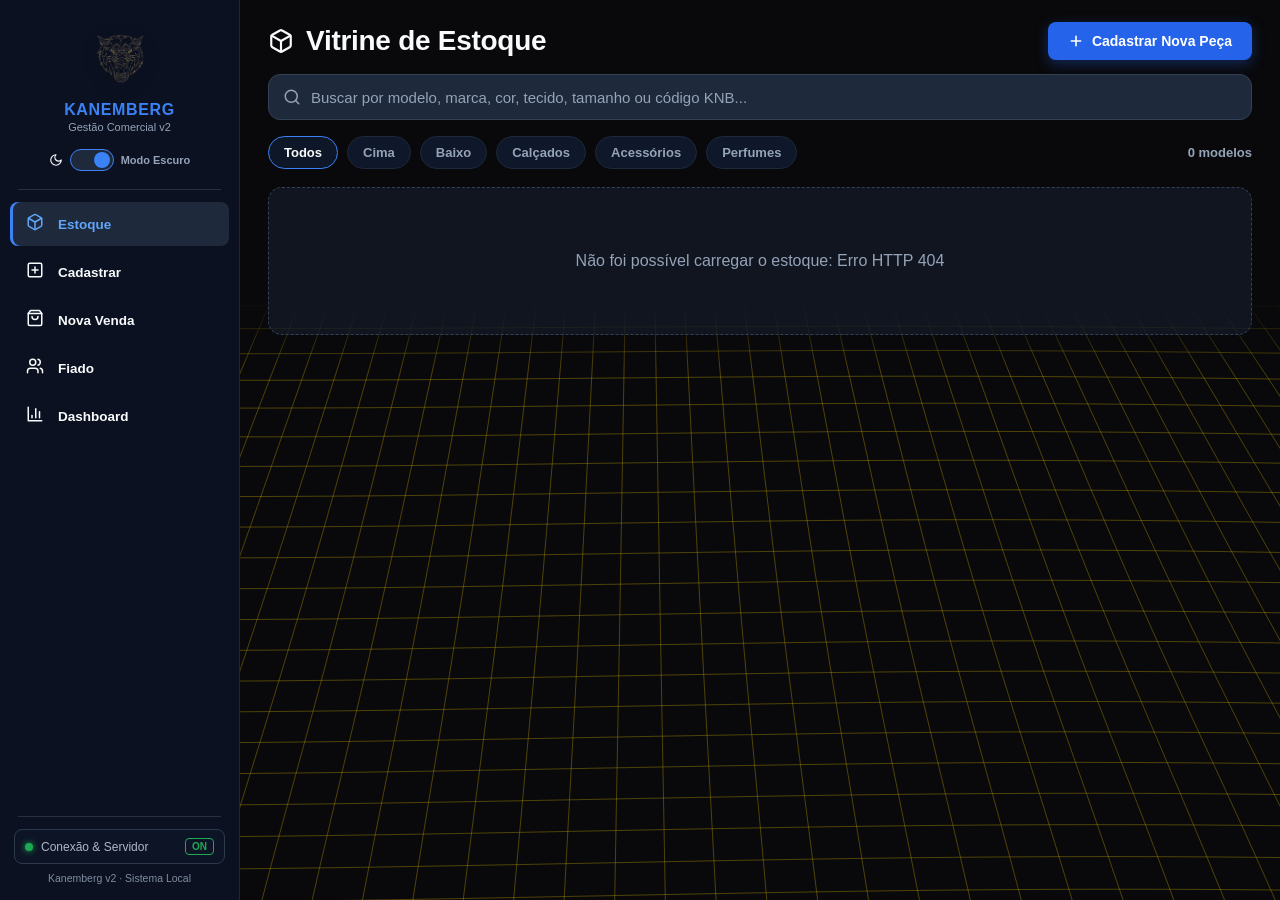
==== static_sistema/sistema.html @ 334105d4 "chore: checkpoint completo sistema desktop Kanemberg v2 (Silk UI + 5 abas + QR Code + Estorno)" ====
<!DOCTYPE html>
<html lang="pt-BR" data-theme="dark">
<head>
  <meta charset="UTF-8" />
  <meta name="viewport" content="width=device-width, initial-scale=1.0" />
  <title>Kanemberg — Sistema de Gestão v2</title>
  <link rel="icon" type="image/png" href="/logo_kanemberg.png" />
  <link rel="stylesheet" href="/static_sistema/sistema.css?v=12" />
</head>
<body>
  <!-- Background Hairline Isométrico em HTML5 Canvas -->
  <canvas id="kanemberg-hairline-canvas" aria-hidden="true"></canvas>

  <!-- Layout Widescreen: Sidebar Fixa (240px) + Área Principal Elástica -->
  <div class="sistema-layout">
    <!-- ===================================================================
         SIDEBAR FIXA À ESQUERDA
         =================================================================== -->
    <aside class="sidebar">
      <div class="sidebar-topo">
        <div class="logo-container">
          <img
            id="sidebar-logo-img"
            class="logo-img"
            src="/logo_kanemberg.png"
            alt="Kanemberg Multimarcas"
            onerror="this.classList.add('hidden'); document.getElementById('sidebar-logo-fallback').classList.remove('hidden');"
          />
          <span
            id="sidebar-logo-fallback"
            class="logo-fallback hidden"
            style="font-size: 24px; font-weight: 900; letter-spacing: 0.08em; color: #3b82f6;"
          >KNB</span>
        </div>
        <h1 class="brand-title">KANEMBERG</h1>
        <p class="brand-subtitle">Gestão Comercial v2</p>

        <div class="theme-switch-row">
          <svg width="14" height="14" viewBox="0 0 24 24" fill="none" stroke="currentColor" stroke-width="2" stroke-linecap="round" stroke-linejoin="round" aria-hidden="true">
            <path d="M12 3a6 6 0 0 0 9 9 9 9 0 1 1-9-9Z" />
          </svg>
          <label class="switch-control" for="toggle-modo-escuro" title="Alternar tema escuro/claro">
            <input type="checkbox" id="toggle-modo-escuro" checked />
            <span class="switch-slider"></span>
          </label>
          <span id="label-modo-tema" class="theme-label">Modo Escuro</span>
        </div>
      </div>

      <div class="sidebar-divider"></div>

      <nav class="sidebar-nav" aria-label="Menu Principal">
        <button type="button" class="nav-item ativo" data-view="estoque">
          <span class="nav-emoji" aria-hidden="true">
            <svg width="18" height="18" viewBox="0 0 24 24" fill="none" stroke="currentColor" stroke-width="2" stroke-linecap="round" stroke-linejoin="round">
              <path d="M21 8a2 2 0 0 0-1-1.73l-7-4a2 2 0 0 0-2 0l-7 4A2 2 0 0 0 3 8v8a2 2 0 0 0 1 1.73l7 4a2 2 0 0 0 2 0l7-4A2 2 0 0 0 21 16Z" />
              <path d="m3.3 7 8.7 5 8.7-5" />
              <path d="M12 22V12" />
            </svg>
          </span>
          <span class="nav-text">Estoque</span>
        </button>

        <button type="button" class="nav-item" data-view="cadastro">
          <span class="nav-emoji" aria-hidden="true">
            <svg width="18" height="18" viewBox="0 0 24 24" fill="none" stroke="currentColor" stroke-width="2" stroke-linecap="round" stroke-linejoin="round">
              <rect width="18" height="18" x="3" y="3" rx="2" />
              <path d="M8 12h8" />
              <path d="M12 8v8" />
            </svg>
          </span>
          <span class="nav-text">Cadastrar</span>
        </button>

        <button type="button" class="nav-item" data-view="venda">
          <span class="nav-emoji" aria-hidden="true">
            <svg width="18" height="18" viewBox="0 0 24 24" fill="none" stroke="currentColor" stroke-width="2" stroke-linecap="round" stroke-linejoin="round">
              <path d="M6 2 3 6v14a2 2 0 0 0 2 2h14a2 2 0 0 0 2-2V6l-3-4Z" />
              <path d="M3 6h18" />
              <path d="M16 10a4 4 0 0 1-8 0" />
            </svg>
          </span>
          <span class="nav-text">Nova Venda</span>
          <span id="badge-fila-venda" class="nav-badge hidden">0</span>
        </button>

        <button type="button" class="nav-item" data-view="fiado">
          <span class="nav-emoji" aria-hidden="true">
            <svg width="18" height="18" viewBox="0 0 24 24" fill="none" stroke="currentColor" stroke-width="2" stroke-linecap="round" stroke-linejoin="round">
              <path d="M16 21v-2a4 4 0 0 0-4-4H6a4 4 0 0 0-4 4v2" />
              <circle cx="9" cy="7" r="4" />
              <path d="M22 21v-2a4 4 0 0 0-3-3.87" />
              <path d="M16 3.13a4 4 0 0 1 0 7.75" />
            </svg>
          </span>
          <span class="nav-text">Fiado</span>
        </button>

        <button type="button" class="nav-item" data-view="dashboard">
          <span class="nav-emoji" aria-hidden="true">
            <svg width="18" height="18" viewBox="0 0 24 24" fill="none" stroke="currentColor" stroke-width="2" stroke-linecap="round" stroke-linejoin="round">
              <path d="M3 3v18h18" />
              <path d="M18 17V9" />
              <path d="M13 17V5" />
              <path d="M8 17v-3" />
            </svg>
          </span>
          <span class="nav-text">Dashboard</span>
        </button>
      </nav>

      <div class="sidebar-divider"></div>

      <footer class="sidebar-footer">
        <button type="button" id="btn-conexao-servidor" class="btn-conexao-servidor">
          <span id="conexao-dot" class="conexao-dot on" aria-hidden="true"></span>
          <span class="conexao-texto">Conexão &amp; Servidor</span>
          <span id="conexao-badge" class="conexao-badge on">ON</span>
        </button>
        <div>Kanemberg v2 · Sistema Local</div>
      </footer>
    </aside>

    <!-- ===================================================================
         ÁREA PRINCIPAL DE CONTEÚDO (5 VIEWS SPA)
         =================================================================== -->
    <main id="main-scroll-area" class="main-area">
      <!-- =================================================================
           VIEW 1: VITRINE DE ESTOQUE (#view-estoque)
           ================================================================= -->
      <section id="view-estoque" class="sistema-view ativa">
        <header class="vitrine-header">
          <div class="vitrine-titulo-wrap">
            <svg width="26" height="26" viewBox="0 0 24 24" fill="none" stroke="currentColor" stroke-width="2" stroke-linecap="round" stroke-linejoin="round" aria-hidden="true">
              <path d="M21 8a2 2 0 0 0-1-1.73l-7-4a2 2 0 0 0-2 0l-7 4A2 2 0 0 0 3 8v8a2 2 0 0 0 1 1.73l7 4a2 2 0 0 0 2 0l7-4A2 2 0 0 0 21 16Z" />
              <path d="m3.3 7 8.7 5 8.7-5" />
              <path d="M12 22V12" />
            </svg>
            <h1 class="vitrine-titulo">Vitrine de Estoque</h1>
          </div>

          <button type="button" id="btn-ir-cadastro-topo" class="btn-cadastrar-peca">
            <svg width="16" height="16" viewBox="0 0 24 24" fill="none" stroke="currentColor" stroke-width="2.4" stroke-linecap="round" stroke-linejoin="round" aria-hidden="true">
              <path d="M5 12h14" />
              <path d="M12 5v14" />
            </svg>
            <span>Cadastrar Nova Peça</span>
          </button>
        </header>

        <div class="vitrine-search-bar">
          <span class="search-icon" aria-hidden="true">
            <svg width="18" height="18" viewBox="0 0 24 24" fill="none" stroke="currentColor" stroke-width="2" stroke-linecap="round" stroke-linejoin="round">
              <circle cx="11" cy="11" r="8" />
              <path d="m21 21-4.3-4.3" />
            </svg>
          </span>
          <input
            type="search"
            id="input-busca-vitrine"
            placeholder="Buscar por modelo, marca, cor, tecido, tamanho ou código KNB..."
            autocomplete="off"
          />
          <button type="button" id="btn-limpar-busca" class="btn-clear-search hidden" title="Limpar busca" aria-label="Limpar busca">&times;</button>
        </div>

        <div class="vitrine-toolbar-grupos">
          <div id="barra-grupos" class="grupos-pills">
            <button type="button" class="pill-grupo ativo" data-grupo="todos">Todos</button>
            <button type="button" class="pill-grupo" data-grupo="cima">Cima</button>
            <button type="button" class="pill-grupo" data-grupo="baixo">Baixo</button>
            <button type="button" class="pill-grupo" data-grupo="calcados">Calçados</button>
            <button type="button" class="pill-grupo" data-grupo="acessorios">Acessórios</button>
            <button type="button" class="pill-grupo" data-grupo="perfumaria">Perfumes</button>
          </div>
          <span id="contador-modelos" class="contador-modelos">0 modelos</span>
        </div>

        <div id="grid-vitrine" class="grid-vitrine"></div>
      </section>

      <!-- =================================================================
           VIEW 2: CADASTRAR — CADASTRO CAMALEÃO v6.0 (#view-cadastro)
           ================================================================= -->
      <section id="view-cadastro" class="sistema-view hidden">
        <header class="vitrine-header">
          <div>
            <div class="vitrine-titulo-wrap">
              <svg width="26" height="26" viewBox="0 0 24 24" fill="none" stroke="currentColor" stroke-width="2" stroke-linecap="round" stroke-linejoin="round" aria-hidden="true">
                <rect width="18" height="18" x="3" y="3" rx="2" />
                <path d="M8 12h8" />
                <path d="M12 8v8" />
              </svg>
              <h1 class="vitrine-titulo">Cadastrar Produto</h1>
            </div>
            <p class="camaleao-subtitulo-header">
              Formulário adaptativo por Grande Grupo com cálculo de margem ao vivo e geração de códigos QR exclusivos
            </p>
          </div>

          <div class="camaleao-header-actions">
            <button type="button" id="btn-resetar-camaleao" class="btn-secundario-sistema">
              Limpar Formulário
            </button>
            <button type="button" class="btn-secundario-sistema" data-ir-view="estoque">
              Voltar ao Estoque
            </button>
          </div>
        </header>

        <!-- Banner de confirmação pós-salvamento -->
        <div id="banner-sucesso-cadastro" class="banner-sucesso-cadastro hidden">
          <div class="banner-sucesso-info">
            <svg width="24" height="24" viewBox="0 0 24 24" fill="none" stroke="#4ade80" stroke-width="2.2" stroke-linecap="round" stroke-linejoin="round" aria-hidden="true">
              <path d="M22 11.08V12a10 10 0 1 1-5.93-9.14" />
              <path d="m9 11 3 3L22 4" />
            </svg>
            <div>
              <strong id="titulo-sucesso-cadastro">Produto cadastrado com sucesso!</strong>
              <p id="detalhe-sucesso-cadastro"></p>
            </div>
          </div>
          <div class="banner-sucesso-acoes">
            <button type="button" id="btn-sucesso-ver-vitrine" class="btn-ver-na-vitrine">
              Ver na Vitrine
            </button>
            <button type="button" id="btn-fechar-banner-sucesso" class="btn-fechar-banner" title="Fechar">&times;</button>
          </div>
        </div>

        <!-- Etapa 1: Seletor dos 5 Grandes Grupos -->
        <div class="camaleao-grupos-box">
          <div class="camaleao-grupos-label-row">
            <span class="camaleao-step-badge">ETAPA 1</span>
            <h2>Selecione o Grande Grupo do Produto</h2>
          </div>

          <div id="seletor-grupos-camaleao" class="camaleao-grupos-grid">
            <button type="button" class="card-grupo-camaleao" data-camaleao-grupo="cima" style="--cor-camaleao: #3b82f6;">
              <svg width="24" height="24" viewBox="0 0 24 24" fill="none" stroke="currentColor" stroke-width="1.9" stroke-linecap="round" stroke-linejoin="round" aria-hidden="true">
                <path d="M20.38 3.46 16 2a4 4 0 0 1-8 0L3.62 3.46a2 2 0 0 0-1.34 2.23l.58 3.47a1 1 0 0 0 .99.84H6v10c0 1.1.9 2 2 2h8a2 2 0 0 0 2-2V10h2.15a1 1 0 0 0 .99-.84l.58-3.47a2 2 0 0 0-1.34-2.23Z" />
              </svg>
              <div class="cg-textos">
                <strong>Parte de Cima</strong>
                <small>Camisetas, camisas, polos, casacos</small>
              </div>
              <span class="cg-indicador"></span>
            </button>

            <button type="button" class="card-grupo-camaleao" data-camaleao-grupo="baixo" style="--cor-camaleao: #3b82f6;">
              <svg width="24" height="24" viewBox="0 0 24 24" fill="none" stroke="currentColor" stroke-width="1.9" stroke-linecap="round" stroke-linejoin="round" aria-hidden="true">
                <path d="M6 3h12l1 18h-5l-2-10-2 10H5L6 3Z" />
              </svg>
              <div class="cg-textos">
                <strong>Parte de Baixo / Praia</strong>
                <small>Calças, bermudas, shorts, sungas</small>
              </div>
              <span class="cg-indicador"></span>
            </button>

            <button type="button" class="card-grupo-camaleao" data-camaleao-grupo="calcados" style="--cor-camaleao: #3b82f6;">
              <svg width="24" height="24" viewBox="0 0 24 24" fill="none" stroke="currentColor" stroke-width="1.9" stroke-linecap="round" stroke-linejoin="round" aria-hidden="true">
                <path d="M3 16v2a2 2 0 0 0 2 2h14a2 2 0 0 0 2-2v-2c0-2-2-3-5-4l-4-5H8L5 12c-1.5.7-2 2-2 4Z" />
              </svg>
              <div class="cg-textos">
                <strong>Calçados / Meias</strong>
                <small>Chinelos, tênis, meias, sandálias</small>
              </div>
              <span class="cg-indicador"></span>
            </button>

            <button type="button" class="card-grupo-camaleao" data-camaleao-grupo="acessorios" style="--cor-camaleao: #3b82f6;">
              <svg width="24" height="24" viewBox="0 0 24 24" fill="none" stroke="currentColor" stroke-width="1.9" stroke-linecap="round" stroke-linejoin="round" aria-hidden="true">
                <circle cx="12" cy="12" r="6" />
                <polyline points="12 10 12 12 13 13" />
                <path d="m16.13 7.66-.81-4.05a2 2 0 0 0-2-1.61h-2.68a2 2 0 0 0-2 1.61l-.78 4.05" />
                <path d="m7.88 16.36.8 4a2 2 0 0 0 2 1.61h2.72a2 2 0 0 0 2-1.61l.81-4.05" />
              </svg>
              <div class="cg-textos">
                <strong>Acessórios</strong>
                <small>Bonés, óculos, relógios, cintos</small>
              </div>
              <span class="cg-indicador"></span>
            </button>

            <button type="button" class="card-grupo-camaleao" data-camaleao-grupo="perfumaria" style="--cor-camaleao: #3b82f6;">
              <svg width="24" height="24" viewBox="0 0 24 24" fill="none" stroke="currentColor" stroke-width="1.9" stroke-linecap="round" stroke-linejoin="round" aria-hidden="true">
                <path d="M9 3h6v3H9z" />
                <path d="M10 6h4v2h-4z" />
                <rect x="6" y="8" width="12" height="13" rx="3" />
                <path d="M10 14h4" />
              </svg>
              <div class="cg-textos">
                <strong>Perfumaria</strong>
                <small>Perfumes árabes, importados e nacionais</small>
              </div>
              <span class="cg-indicador"></span>
            </button>
          </div>
        </div>

        <!-- Estado inicial ocultando o formulário até selecionar o Grande Grupo -->
        <div id="banner-aguardando-grupo" class="camaleao-aguardando-card">
          <div style="margin-bottom: 12px; color: #64748b;">
            <svg width="42" height="42" viewBox="0 0 24 24" fill="none" stroke="currentColor" stroke-width="1.6" stroke-linecap="round" stroke-linejoin="round" aria-hidden="true">
              <path d="m12 3-1.9 5.8a2 2 0 0 1-1.3 1.3L3 12l5.8 1.9a2 2 0 0 1 1.3 1.3L12 21l1.9-5.8a2 2 0 0 1 1.3-1.3L21 12l-5.8-1.9a2 2 0 0 1-1.3-1.3Z" />
            </svg>
          </div>
          <h3>Selecione um Grande Grupo acima para iniciar</h3>
          <p>
            Os campos de tipo de peça, marcas sugeridas, corte, tecido, paleta de cores e grade de numeração se ajustam automaticamente à categoria escolhida.
          </p>
        </div>

        <!-- Formulário Camaleão Principal -->
        <form id="form-camaleao-container" class="form-camaleao-wrapper hidden" autocomplete="off">
          <div class="camaleao-top-banner">
            <div class="camaleao-top-left">
              <span id="camaleao-badge-ativo">CATEGORIA</span>
              <span id="camaleao-regra-ativa" class="camaleao-regra-hint">Preencha os atributos da peça abaixo</span>
            </div>
            <div class="camaleao-preview-pill">
              <small>Prévia do Modelo:</small>
              <strong id="camaleao-preview-modelo">Selecione o tipo de peça</strong>
            </div>
          </div>

          <div class="camaleao-grid-2col">
            <!-- Coluna Esquerda: Identificação, Marca, Corte e Tecido -->
            <div class="camaleao-coluna">
              <!-- 1. Tipo de Peça & Complemento -->
              <div class="camaleao-card-secao">
                <div class="camaleao-secao-header">
                  <span class="camaleao-secao-titulo">1. Tipo de Peça &amp; Identificação</span>
                  <span class="camaleao-tag-info">Obrigatório</span>
                </div>
                <div id="chips-tipo-peca" class="camaleao-chips-grid"></div>
                <div class="camaleao-field-complemento">
                  <label id="label-detalhe-modelo" for="input-detalhe-modelo">Complemento do Modelo / Linha (opcional)</label>
                  <input
                    type="text"
                    id="input-detalhe-modelo"
                    placeholder="Ex: Básica Pima, Gola Polo Clássica, Sauvage..."
                  />
                </div>
              </div>

              <!-- 2. Marca -->
              <div id="bloco-camaleao-marca" class="camaleao-card-secao">
                <div class="camaleao-secao-header">
                  <span class="camaleao-secao-titulo">2. Marca</span>
                  <span id="marca-selecionada-label" class="camaleao-valor-atual">Sem Marca</span>
                </div>
                <div id="chips-marca" class="camaleao-chips-grid"></div>
                <div id="box-outra-marca" class="camaleao-outro-input-row hidden">
                  <input type="text" id="input-outra-marca" placeholder="Digite o nome da nova marca..." />
                  <button type="button" id="btn-confirmar-outra-marca" class="btn-confirmar-outro">Adicionar</button>
                </div>
              </div>

              <!-- 3. Corte / Caimento / Estilo -->
              <div id="bloco-camaleao-corte" class="camaleao-card-secao">
                <div class="camaleao-secao-header">
                  <span id="label-camaleao-corte" class="camaleao-secao-titulo">3. Corte / Caimento</span>
                  <span id="corte-selecionado-label" class="camaleao-valor-atual">N/A</span>
                </div>
                <div id="chips-corte" class="camaleao-chips-grid"></div>
                <div id="box-outro-corte" class="camaleao-outro-input-row hidden">
                  <input type="text" id="input-outro-corte" placeholder="Digite o novo corte / estilo..." />
                  <button type="button" id="btn-confirmar-outro-corte" class="btn-confirmar-outro">Adicionar</button>
                </div>
              </div>

              <!-- 4. Tecido / Material -->
              <div id="bloco-camaleao-tecido" class="camaleao-card-secao">
                <div class="camaleao-secao-header">
                  <span id="label-camaleao-tecido" class="camaleao-secao-titulo">4. Tecido / Material</span>
                  <span id="tecido-selecionado-label" class="camaleao-valor-atual">N/A</span>
                </div>
                <div id="chips-tecido" class="camaleao-chips-grid"></div>
                <div id="box-outro-tecido" class="camaleao-outro-input-row hidden">
                  <input type="text" id="input-outro-tecido" placeholder="Digite o novo tecido / material..." />
                  <button type="button" id="btn-confirmar-outro-tecido" class="btn-confirmar-outro">Adicionar</button>
                </div>
              </div>
            </div>

            <!-- Coluna Direita: Precificação, Cores, Grade e Salvamento -->
            <div class="camaleao-coluna">
              <!-- 5. Precificação & Lucro ao Vivo -->
              <div class="camaleao-card-secao">
                <div class="camaleao-secao-header">
                  <span class="camaleao-secao-titulo">5. Precificação &amp; Margem ao Vivo</span>
                  <span id="vivo-status-badge" class="badge-margem-status neutro">Informe os preços</span>
                </div>

                <div class="camaleao-precos-grid">
                  <label class="form-field">
                    <span>Preço de Custo (R$)</span>
                    <input type="number" id="camaleao-preco-custo" step="0.01" min="0" placeholder="0,00" />
                  </label>
                  <label class="form-field">
                    <span>Preço de Venda (R$) *</span>
                    <input type="number" id="camaleao-preco-venda" step="0.01" min="0.01" placeholder="0,00" required />
                  </label>
                </div>

                <div id="card-lucro-vivo" class="card-lucro-vivo">
                  <div class="lucro-vivo-item">
                    <small>Lucro / Peça</small>
                    <strong id="vivo-lucro-rs">R$ 0,00</strong>
                  </div>
                  <div class="lucro-vivo-sep"></div>
                  <div class="lucro-vivo-item">
                    <small>Margem Líquida</small>
                    <strong id="vivo-margem-pct">0,0%</strong>
                  </div>
                  <div class="lucro-vivo-sep"></div>
                  <div class="lucro-vivo-item">
                    <small>Markup</small>
                    <strong id="vivo-markup-pct">0%</strong>
                  </div>
                </div>
              </div>

              <!-- 6. Cores Disponíveis -->
              <div id="bloco-camaleao-cores" class="camaleao-card-secao">
                <div class="camaleao-secao-header">
                  <span class="camaleao-secao-titulo">6. Cores Disponíveis</span>
                  <div class="camaleao-header-inline-btns">
                    <span id="resumo-cores-selecionadas" class="camaleao-valor-atual">Padrão</span>
                    <button type="button" id="btn-limpar-cores-camaleao" class="btn-mini-acao perigo hidden">Limpar</button>
                  </div>
                </div>

                <div id="aviso-cor-perfumaria" class="camaleao-lock-banner dourado hidden">
                  <svg width="20" height="20" viewBox="0 0 24 24" fill="none" stroke="currentColor" stroke-width="2" stroke-linecap="round" stroke-linejoin="round" aria-hidden="true">
                    <rect width="18" height="11" x="3" y="11" rx="2" ry="2" />
                    <path d="M7 11V7a5 5 0 0 1 10 0v4" />
                  </svg>
                  <div>
                    <strong>Perfumaria — Classificação por Volume</strong>
                    <p>Fragrâncias são controladas diretamente por mililitros (ml), sem variação de cor de tecido.</p>
                  </div>
                </div>

                <div id="conteudo-paleta-cores">
                  <p class="camaleao-instrucao-curta">Selecione as cores presentes no lote (opcional):</p>
                  <div id="paleta-cores-camaleao" class="paleta-cores-grid"></div>
                  <div class="camaleao-nova-cor-bar">
                    <input type="color" id="input-nova-cor-hex" value="#3b82f6" title="Selecionar cor" />
                    <input type="text" id="input-nova-cor-nome" placeholder="Nova cor personalizada..." />
                    <button type="button" id="btn-add-nova-cor-camaleao" class="btn-mini-acao">+ Adicionar Cor</button>
                  </div>
                </div>
              </div>

              <!-- 7. Grade de Tamanhos & Quantidades -->
              <div id="bloco-camaleao-grade" class="camaleao-card-secao">
                <div class="camaleao-secao-header">
                  <span id="label-camaleao-grade" class="camaleao-secao-titulo">7. Grade de Tamanhos &amp; Quantidades</span>
                  <div class="camaleao-header-inline-btns">
                    <button type="button" id="btn-grade-mais-um" class="btn-mini-acao">+1 em Todos</button>
                    <button type="button" id="btn-grade-zerar" class="btn-mini-acao perigo">Zerar</button>
                  </div>
                </div>

                <div id="aviso-tamanho-unico" class="camaleao-lock-banner carmesim hidden">
                  <svg width="20" height="20" viewBox="0 0 24 24" fill="none" stroke="currentColor" stroke-width="2" stroke-linecap="round" stroke-linejoin="round" aria-hidden="true">
                    <path d="M12 2H2v10l9.29 9.29c.94.94 2.48.94 3.42 0l6.58-6.58c.94-.94.94-2.48 0-3.42L12 2Z" />
                    <path d="M7 7h.01" />
                  </svg>
                  <div>
                    <strong>Tamanho ÚNICO Automático</strong>
                    <p>Informe abaixo a quantidade total de peças disponíveis em estoque.</p>
                  </div>
                </div>

                <div id="grid-tamanhos-camaleao" class="grid-tamanhos-camaleao"></div>
              </div>

              <!-- 8. Resumo Pré-Salvamento e Botão Principal -->
              <div class="camaleao-card-secao camaleao-resumo-final-card">
                <div class="resumo-pre-salvamento-grid">
                  <div class="resumo-pre-item">
                    <small>Tamanhos Ativos</small>
                    <strong id="resumo-qtd-tamanhos">0</strong>
                  </div>
                  <div class="resumo-pre-item destaque">
                    <small>Total de Peças</small>
                    <strong id="resumo-total-pecas">0 un.</strong>
                  </div>
                  <div class="resumo-pre-item">
                    <small>Custo do Lote</small>
                    <strong id="resumo-custo-total">R$ 0,00</strong>
                  </div>
                  <div class="resumo-pre-item destaque">
                    <small>Valor Potencial</small>
                    <strong id="resumo-venda-total">R$ 0,00</strong>
                  </div>
                </div>

                <div class="camaleao-nota-qrcode">
                  <svg width="16" height="16" viewBox="0 0 24 24" fill="none" stroke="currentColor" stroke-width="2" stroke-linecap="round" stroke-linejoin="round" aria-hidden="true">
                    <rect width="5" height="5" x="3" y="3" rx="1" />
                    <rect width="5" height="5" x="16" y="3" rx="1" />
                    <rect width="5" height="5" x="3" y="16" rx="1" />
                    <path d="M21 16h-3a2 2 0 0 0-2 2v3" />
                    <path d="M21 21v.01" />
                    <path d="M12 7v3a2 2 0 0 1-2 2H7" />
                  </svg>
                  <span>Códigos exclusivos <code>KNB...</code> gerados automaticamente para cada tamanho com estoque.</span>
                </div>

                <button type="submit" id="btn-salvar-camaleao" class="btn-salvar-camaleao">
                  <svg width="18" height="18" viewBox="0 0 24 24" fill="none" stroke="currentColor" stroke-width="2.4" stroke-linecap="round" stroke-linejoin="round" aria-hidden="true">
                    <path d="M20 6 9 17l-5-5" />
                  </svg>
                  <span>Salvar Produto no Estoque</span>
                </button>
              </div>
            </div>
          </div>
        </form>
      </section>

      <!-- =================================================================
           VIEW 3: NOVA VENDA — PDV DE BALCÃO WIDESCREEN (#view-venda)
           ================================================================= -->
      <section id="view-venda" class="sistema-view hidden">
        <header class="vitrine-header pdv-header-bar">
          <div>
            <div class="vitrine-titulo-wrap">
              <svg width="26" height="26" viewBox="0 0 24 24" fill="none" stroke="currentColor" stroke-width="2" stroke-linecap="round" stroke-linejoin="round" aria-hidden="true">
                <path d="M6 2 3 6v14a2 2 0 0 0 2 2h14a2 2 0 0 0 2-2V6l-3-4Z" />
                <path d="M3 6h18" />
                <path d="M16 10a4 4 0 0 1-8 0" />
              </svg>
              <h1 class="vitrine-titulo">PDV — Nova Venda</h1>
            </div>
            <p class="camaleao-subtitulo-header">
              Atalhos de balcão: <kbd>F2</kbd> foca no leitor QR / busca · <kbd>F12</kbd> finaliza a venda
            </p>
          </div>

          <div class="pdv-header-kpis">
            <div class="pdv-mini-kpi">
              <small>Vendido Hoje</small>
              <strong id="pdv-kpi-vendas-hoje">R$ 0,00</strong>
            </div>
            <div class="pdv-mini-kpi">
              <small>Saídas Hoje</small>
              <strong id="pdv-kpi-pecas-hoje">0 vendas</strong>
            </div>
            <button type="button" id="btn-abrir-historico-vendas" class="btn-secundario-sistema btn-historico-vendas">
              <svg width="15" height="15" viewBox="0 0 24 24" fill="none" stroke="currentColor" stroke-width="2" stroke-linecap="round" stroke-linejoin="round" aria-hidden="true">
                <path d="M3 12a9 9 0 1 0 9-9 9.75 9.75 0 0 0-6.74 2.74L3 8" />
                <path d="M3 3v5h5" />
                <path d="M12 7v5l4 2" />
              </svg>
              <span>Histórico / Estorno</span>
            </button>
          </div>
        </header>

        <div class="pdv-widescreen-grid">
          <!-- Coluna Esquerda (60%): Leitor QR USB, Busca e Catálogo Rápido -->
          <div class="pdv-col-catalogo">
            <div class="pdv-bipe-search-box">
              <div class="pdv-bipe-input-wrap">
                <span class="pdv-bipe-icon" aria-hidden="true">
                  <svg width="18" height="18" viewBox="0 0 24 24" fill="none" stroke="currentColor" stroke-width="2" stroke-linecap="round" stroke-linejoin="round">
                    <path d="M3 7V5a2 2 0 0 1 2-2h2" />
                    <path d="M17 3h2a2 2 0 0 1 2 2v2" />
                    <path d="M21 17v2a2 2 0 0 1-2 2h-2" />
                    <path d="M7 21H5a2 2 0 0 1-2-2v-2" />
                    <path d="M7 12h10" />
                  </svg>
                </span>
                <input
                  type="search"
                  id="input-bipe-pdv"
                  placeholder="Bipe o código QR (KNB...) ou busque por modelo, marca ou tamanho..."
                  autocomplete="off"
                />
                <span class="pdv-kbd-hint">F2</span>
                <button type="button" id="btn-limpar-busca-pdv" class="btn-clear-search hidden" style="position: absolute; right: 8px;" title="Limpar">&times;</button>
              </div>
              <button type="button" id="btn-bipar-manual-pdv" class="btn-bipar-action">Adicionar</button>
            </div>

            <div class="pdv-toolbar-grupos">
              <div id="pdv-barra-grupos" class="grupos-pills pdv-grupos-pills">
                <button type="button" class="pill-grupo ativo" data-pdv-grupo="todos">Todos</button>
                <button type="button" class="pill-grupo" data-pdv-grupo="cima">Cima</button>
                <button type="button" class="pill-grupo" data-pdv-grupo="baixo">Baixo</button>
                <button type="button" class="pill-grupo" data-pdv-grupo="calcados">Calçados</button>
                <button type="button" class="pill-grupo" data-pdv-grupo="acessorios">Acessórios</button>
                <button type="button" class="pill-grupo" data-pdv-grupo="perfumaria">Perfumes</button>
              </div>
              <span id="pdv-contador-catalogo" class="pdv-contador-catalogo">0 disponíveis</span>
            </div>

            <div id="grid-catalogo-pdv" class="grid-catalogo-pdv"></div>
          </div>

          <!-- Coluna Direita (40%): Cupom / Carrinho, Desconto e Pagamento -->
          <div class="pdv-col-carrinho">
            <div class="pdv-cart-header">
              <div class="pdv-cart-title-row">
                <svg width="18" height="18" viewBox="0 0 24 24" fill="none" stroke="currentColor" stroke-width="2" stroke-linecap="round" stroke-linejoin="round" aria-hidden="true">
                  <circle cx="8" cy="21" r="1" />
                  <circle cx="19" cy="21" r="1" />
                  <path d="M2.05 2.05h2l2.66 12.42a2 2 0 0 0 2 1.58h9.78a2 2 0 0 0 1.95-1.57l1.65-7.43H5.12" />
                </svg>
                <h2>Cupom Atual</h2>
                <span id="pdv-badge-qtd-carrinho" class="pdv-cart-badge">0 itens</span>
              </div>
              <button type="button" id="btn-pdv-limpar-carrinho" class="btn-limpar-carrinho-pdv">Limpar</button>
            </div>

            <div id="lista-itens-carrinho-pdv" class="pdv-cart-items-scroll">
              <div class="pdv-cart-vazio">
                <strong>Cupom vazio</strong>
                <p>Bipe uma etiqueta <code>KNB...</code> ou clique em um tamanho disponível no catálogo ao lado.</p>
              </div>
            </div>

            <div class="pdv-checkout-panel">
              <div class="pdv-resumo-linhas">
                <div class="pdv-linha-valor">
                  <span>Subtotal Bruto</span>
                  <strong id="pdv-subtotal-bruto">R$ 0,00</strong>
                </div>
              </div>

              <div class="pdv-desconto-box">
                <div class="pdv-desconto-top">
                  <span class="pdv-desconto-label">Desconto</span>
                  <div class="pdv-desconto-atalhos">
                    <button type="button" class="btn-desc-rapido" data-desc-pct="5">5%</button>
                    <button type="button" class="btn-desc-rapido" data-desc-pct="10">10%</button>
                    <button type="button" class="btn-desc-rapido" data-desc-pct="15">15%</button>
                    <button type="button" class="btn-desc-rapido" data-desc-pct="0">Zerar</button>
                  </div>
                </div>
                <div class="pdv-desconto-input-row">
                  <div class="pdv-toggle-tipo-desc">
                    <button type="button" id="btn-desc-modo-rs" class="btn-modo-desc ativo">R$</button>
                    <button type="button" id="btn-desc-modo-pct" class="btn-modo-desc">%</button>
                  </div>
                  <input type="number" id="input-pdv-desconto" step="0.01" min="0" value="0" />
                  <span id="pdv-resumo-desconto" class="pdv-resumo-desconto-tag">- R$ 0,00</span>
                </div>
              </div>

              <div class="pdv-total-final-row">
                <div class="pdv-total-labels">
                  <span>TOTAL LÍQUIDO</span>
                  <small id="pdv-total-subinfo">0 peças no cupom</small>
                </div>
                <strong id="pdv-total-liquido" class="pdv-total-neon">R$ 0,00</strong>
              </div>

              <div class="pdv-pagamento-section">
                <span class="pdv-section-mini-title">Forma de Pagamento</span>
                <div id="pdv-seletor-pagamento" class="pdv-pgto-grid">
                  <button type="button" class="btn-pgto-pdv ativo" data-pgto="PIX">PIX</button>
                  <button type="button" class="btn-pgto-pdv" data-pgto="CARTAO">Cartão</button>
                  <button type="button" class="btn-pgto-pdv" data-pgto="DINHEIRO">Dinheiro</button>
                  <button type="button" class="btn-pgto-pdv" data-pgto="FIADO">Fiado</button>
                </div>

                <!-- Painel Condicional: DINHEIRO -->
                <div id="painel-pgto-dinheiro" class="pdv-painel-condicional hidden">
                  <div class="pdv-dinheiro-grid">
                    <label class="pdv-cond-field">
                      <span>Valor Recebido (R$)</span>
                      <input type="number" id="input-pdv-valor-recebido" step="0.01" min="0" placeholder="0,00" />
                    </label>
                    <div class="pdv-troco-display">
                      <small>Troco</small>
                      <strong id="pdv-valor-troco">R$ 0,00</strong>
                    </div>
                  </div>
                  <div class="pdv-cedulas-rapidas">
                    <button type="button" class="btn-cedula-rapida" data-cedula="EXATO">Exato</button>
                    <button type="button" class="btn-cedula-rapida" data-cedula="50">R$ 50</button>
                    <button type="button" class="btn-cedula-rapida" data-cedula="100">R$ 100</button>
                    <button type="button" class="btn-cedula-rapida" data-cedula="200">R$ 200</button>
                  </div>
                </div>

                <!-- Painel Condicional: FIADO -->
                <div id="painel-pgto-fiado" class="pdv-painel-condicional fiado hidden">
                  <div class="pdv-fiado-header-row">
                    <span>Venda na Conta Fiado</span>
                    <button type="button" id="btn-abrir-modal-cliente-rapido" class="btn-novo-cliente-rapido">+ Novo Cliente</button>
                  </div>
                  <div class="pdv-fiado-controls-grid">
                    <div class="pdv-fiado-select-wrap">
                      <input type="search" id="input-busca-cliente-pdv" placeholder="Filtrar cliente..." autocomplete="off" />
                      <select id="select-cliente-fiado-pdv">
                        <option value="">Selecione o cliente...</option>
                      </select>
                    </div>
                    <label class="pdv-cond-field">
                      <span>Vencimento</span>
                      <input type="date" id="input-data-vencimento-pdv" />
                    </label>
                  </div>
                  <div id="card-info-cliente-pdv" class="pdv-cliente-status-bar hidden">
                    <div>
                      <small>Dívida Atual</small>
                      <strong id="pdv-cli-saldo">R$ 0,00</strong>
                    </div>
                    <div>
                      <small>Limite</small>
                      <strong id="pdv-cli-limite">R$ 0,00</strong>
                    </div>
                    <div>
                      <small>Disponível</small>
                      <strong id="pdv-cli-disponivel">R$ 0,00</strong>
                    </div>
                  </div>
                </div>
              </div>

              <button type="button" id="btn-pdv-finalizar-venda" class="btn-finalizar-venda-pdv" disabled>
                <span>Finalizar Venda</span>
                <kbd>F12</kbd>
              </button>
            </div>
          </div>
        </div>
      </section>

      <!-- =================================================================
           VIEW 4: GESTÃO DE FIADO & CRÉDITO (#view-fiado)
           ================================================================= -->
      <section id="view-fiado" class="sistema-view hidden">
        <header class="vitrine-header">
          <div>
            <div class="vitrine-titulo-wrap">
              <svg width="26" height="26" viewBox="0 0 24 24" fill="none" stroke="currentColor" stroke-width="2" stroke-linecap="round" stroke-linejoin="round" aria-hidden="true">
                <path d="M16 21v-2a4 4 0 0 0-4-4H6a4 4 0 0 0-4 4v2" />
                <circle cx="9" cy="7" r="4" />
                <path d="M22 21v-2a4 4 0 0 0-3-3.87" />
                <path d="M16 3.13a4 4 0 0 1 0 7.75" />
              </svg>
              <h1 class="vitrine-titulo">Gestão de Fiado &amp; Crédito</h1>
            </div>
            <p class="camaleao-subtitulo-header">
              Controle de limites, vencimentos, abatimentos parciais e extrato detalhado por cliente
            </p>
          </div>

          <button type="button" id="fi-btn-novo-cliente" class="btn-cadastrar-peca">
            <svg width="16" height="16" viewBox="0 0 24 24" fill="none" stroke="currentColor" stroke-width="2.4" stroke-linecap="round" stroke-linejoin="round" aria-hidden="true">
              <path d="M5 12h14" />
              <path d="M12 5v14" />
            </svg>
            <span>Novo Cliente</span>
          </button>
        </header>

        <div class="fi-kpis-grid">
          <div class="fi-kpi fi-kpi-amarelo">
            <small>Total a Receber</small>
            <strong id="fi-kpi-receber">R$ 0,00</strong>
          </div>
          <div class="fi-kpi">
            <small>Clientes com Saldo</small>
            <strong id="fi-kpi-devedores">0</strong>
          </div>
          <div class="fi-kpi fi-kpi-vermelho">
            <small>Limites Estourados</small>
            <strong id="fi-kpi-estourados">0</strong>
          </div>
          <div class="fi-kpi fi-kpi-verde">
            <small>Recebido Hoje</small>
            <strong id="fi-kpi-recebido">R$ 0,00</strong>
          </div>
        </div>

        <div class="fi-layout-colunas">
          <!-- Coluna Esquerda: Lista de Clientes -->
          <div class="fi-col-lista">
            <div class="fi-busca-wrap vitrine-search-bar">
              <span class="search-icon" aria-hidden="true">
                <svg width="16" height="16" viewBox="0 0 24 24" fill="none" stroke="currentColor" stroke-width="2" stroke-linecap="round" stroke-linejoin="round">
                  <circle cx="11" cy="11" r="8" />
                  <path d="m21 21-4.3-4.3" />
                </svg>
              </span>
              <input
                type="search"
                id="fi-busca"
                placeholder="Buscar cliente por nome ou telefone..."
                autocomplete="off"
              />
              <button type="button" id="fi-btn-limpar-busca" class="btn-clear-search hidden" title="Limpar">&times;</button>
            </div>

            <div id="fi-pills" class="fi-pills">
              <button type="button" class="fi-pill ativo" data-fi-filtro="todos">Todos</button>
              <button type="button" class="fi-pill" data-fi-filtro="divida">Com Dívida</button>
              <button type="button" class="fi-pill" data-fi-filtro="estourado">Estourados</button>
              <button type="button" class="fi-pill" data-fi-filtro="quitado">Em Dia</button>
            </div>

            <div id="fi-lista" class="fi-lista"></div>
          </div>

          <!-- Coluna Direita: Ficha Completa e Extrato -->
          <div class="fi-col-ficha">
            <div id="fi-ficha-vazia" class="fi-ficha-vazia">
              <svg width="42" height="42" viewBox="0 0 24 24" fill="none" stroke="currentColor" stroke-width="1.6" stroke-linecap="round" stroke-linejoin="round" aria-hidden="true">
                <rect width="18" height="14" x="3" y="5" rx="2" />
                <line x1="3" x2="21" y1="10" y2="10" />
              </svg>
              <strong>Selecione um cliente na lista</strong>
              <p>Clique em um cliente à esquerda para consultar limite disponível, registrar pagamento ou copiar o resumo para WhatsApp.</p>
            </div>

            <div id="fi-ficha" class="fi-ficha hidden">
              <div class="fi-ficha-topo">
                <div class="fi-ficha-id">
                  <h2 id="fi-nome">—</h2>
                  <p id="fi-tel">—</p>
                  <p id="fi-info-extra" class="fi-info-extra"></p>
                </div>
                <button type="button" id="fi-btn-editar" class="btn-secundario-sistema btn-sm">Editar Cliente</button>
              </div>

              <div class="fi-saldos">
                <div class="fi-saldo-box">
                  <small>Saldo Devedor</small>
                  <strong id="fi-saldo">R$ 0,00</strong>
                </div>
                <div class="fi-saldo-box">
                  <small>Limite Disponível</small>
                  <strong id="fi-disponivel">R$ 0,00</strong>
                </div>
                <div class="fi-saldo-box">
                  <small>Limite Total</small>
                  <strong id="fi-limite-total">R$ 0,00</strong>
                </div>
              </div>

              <div class="fi-barra">
                <div id="fi-barra-fill" class="fi-barra-fill"></div>
              </div>

              <div class="fi-acoes">
                <button type="button" id="fi-btn-receber" class="fi-btn-acao verde">Receber Pagamento</button>
                <button type="button" id="fi-btn-debito" class="fi-btn-acao laranja">Lançar Débito Avulso</button>
                <button type="button" id="fi-btn-whats" class="fi-btn-acao azul">Copiar Resumo WhatsApp</button>
              </div>

              <h3 class="fi-extrato-titulo">Extrato de Movimentações</h3>
              <div id="fi-extrato" class="fi-extrato"></div>
            </div>
          </div>
        </div>
      </section>

      <!-- =================================================================
           VIEW 5: DASHBOARD EXECUTIVO & SAÚDE DAS MARGENS (#view-dashboard)
           ================================================================= -->
      <section id="view-dashboard" class="sistema-view hidden">
        <header class="dash-header">
          <div>
            <div class="vitrine-titulo-wrap">
              <svg width="26" height="26" viewBox="0 0 24 24" fill="none" stroke="currentColor" stroke-width="2" stroke-linecap="round" stroke-linejoin="round" aria-hidden="true">
                <path d="M3 3v18h18" />
                <path d="M18 17V9" />
                <path d="M13 17V5" />
                <path d="M8 17v-3" />
              </svg>
              <h1 class="vitrine-titulo">Dashboard Executivo</h1>
            </div>
            <p class="dash-subtitulo">
              Indicadores consolidados de faturamento, entrada em caixa, lucro bruto realizado e giro de estoque
            </p>
          </div>

          <div class="dash-header-direita">
            <div class="dash-relogio-card">
              <strong id="dash-relogio-hora">--:--:--</strong>
              <small id="dash-relogio-data">--</small>
            </div>
            <button type="button" id="dash-btn-atualizar" class="btn-secundario-sistema">
              Atualizar
            </button>
          </div>
        </header>

        <div class="dash-toolbar-filtros">
          <div class="dash-filtro-bloco">
            <span class="dash-filtro-label">Período</span>
            <div id="dash-pills-periodo" class="dash-pills-row">
              <button type="button" class="dash-pill" data-dash-periodo="hoje">Hoje</button>
              <button type="button" class="dash-pill" data-dash-periodo="7d">7 Dias</button>
              <button type="button" class="dash-pill ativo" data-dash-periodo="30d">30 Dias</button>
              <button type="button" class="dash-pill" data-dash-periodo="mes">Este Mês</button>
              <button type="button" class="dash-pill" data-dash-periodo="tudo">Tudo</button>
            </div>
          </div>

          <div class="dash-filtro-divisor"></div>

          <div class="dash-filtro-bloco">
            <span class="dash-filtro-label">Grupo</span>
            <div id="dash-pills-grupo" class="dash-pills-row">
              <button type="button" class="pill-grupo ativo" data-dash-grupo="todos">Todos</button>
              <button type="button" class="pill-grupo" data-dash-grupo="cima">Cima</button>
              <button type="button" class="pill-grupo" data-dash-grupo="baixo">Baixo</button>
              <button type="button" class="pill-grupo" data-dash-grupo="calcados">Calçados</button>
              <button type="button" class="pill-grupo" data-dash-grupo="acessorios">Acessórios</button>
              <button type="button" class="pill-grupo" data-dash-grupo="perfumaria">Perfumes</button>
            </div>
          </div>
        </div>

        <div class="dash-kpis-grid">
          <div class="dash-kpi-card kpi-verde">
            <div class="dash-kpi-topo">
              <small>Faturamento Bruto</small>
              <span class="dash-kpi-dot verde"></span>
            </div>
            <strong id="dash-kpi-faturamento">R$ 0,00</strong>
            <span id="dash-kpi-faturamento-sub" class="dash-kpi-sub">0 vendas no período</span>
          </div>

          <div class="dash-kpi-card kpi-ciano">
            <div class="dash-kpi-topo">
              <small>Entrada Real em Caixa</small>
              <span class="dash-kpi-dot ciano"></span>
            </div>
            <strong id="dash-kpi-caixa">R$ 0,00</strong>
            <span id="dash-kpi-caixa-sub" class="dash-kpi-sub">À vista + recebimentos fiado</span>
          </div>

          <div class="dash-kpi-card kpi-azul">
            <div class="dash-kpi-topo">
              <small>Lucro Bruto Realizado</small>
              <span id="dash-kpi-margem-badge" class="dash-kpi-badge-inline">0%</span>
            </div>
            <strong id="dash-kpi-lucro">R$ 0,00</strong>
            <span id="dash-kpi-lucro-sub" class="dash-kpi-sub">Descontando custo das peças</span>
          </div>

          <div class="dash-kpi-card kpi-ambar">
            <div class="dash-kpi-topo">
              <small>Patrimônio em Estoque</small>
              <span class="dash-kpi-dot ambar"></span>
            </div>
            <strong id="dash-kpi-patrimonio">R$ 0,00</strong>
            <span id="dash-kpi-patrimonio-sub" class="dash-kpi-sub">0 peças ativas</span>
          </div>
        </div>

        <div class="dash-main-split">
          <aside class="dash-visoes-menu">
            <div class="dash-visoes-header">VISÕES ANALÍTICAS</div>

            <button type="button" class="dash-visao-btn ativo" data-dash-visao="LINHA">
              <span class="dash-visao-barra"></span>
              <div class="dash-visao-texto">
                <strong>Evolução Diária</strong>
                <small>Faturamento &amp; Pagamentos</small>
              </div>
            </button>

            <button type="button" class="dash-visao-btn" data-dash-visao="MARGENS">
              <span class="dash-visao-barra"></span>
              <div class="dash-visao-texto">
                <strong>Saúde das Margens</strong>
                <small>Simulador &amp; Reajuste</small>
              </div>
              <span id="dash-badge-criticas" class="dash-visao-badge vermelho hidden">0</span>
            </button>

            <button type="button" class="dash-visao-btn" data-dash-visao="ROSCA">
              <span class="dash-visao-barra"></span>
              <div class="dash-visao-texto">
                <strong>Mix por Grupo</strong>
                <small>Participação na Receita</small>
              </div>
            </button>

            <button type="button" class="dash-visao-btn" data-dash-visao="MARCA">
              <span class="dash-visao-barra"></span>
              <div class="dash-visao-texto">
                <strong>Ranking de Marcas</strong>
                <small>Receita &amp; Lucro Real</small>
              </div>
            </button>

            <button type="button" class="dash-visao-btn" data-dash-visao="TIPO">
              <span class="dash-visao-barra"></span>
              <div class="dash-visao-texto">
                <strong>Top Tipos de Peça</strong>
                <small>Volume &amp; Giro</small>
              </div>
            </button>

            <button type="button" class="dash-visao-btn" data-dash-visao="ATRIBUTOS">
              <span class="dash-visao-barra"></span>
              <div class="dash-visao-texto">
                <strong>Tamanhos &amp; Cores</strong>
                <small>Preferência de Compra</small>
              </div>
            </button>

            <button type="button" class="dash-visao-btn" data-dash-visao="ALERTAS">
              <span class="dash-visao-barra"></span>
              <div class="dash-visao-texto">
                <strong>Alertas de Estoque</strong>
                <small>Reposição &amp; Encalhados</small>
              </div>
              <span id="dash-badge-alertas" class="dash-visao-badge laranja hidden">0</span>
            </button>
          </aside>

          <div class="dash-stage-panel dash-stage-card">
            <div class="dash-stage-header">
              <div>
                <h2 id="dash-stage-titulo">Evolução de Vendas</h2>
                <p id="dash-stage-subtitulo">Desempenho consolidado no período selecionado</p>
              </div>
              <div id="dash-stage-controles"></div>
            </div>
            <div id="dash-stage-body" class="dash-stage-body"></div>
          </div>
        </div>
      </section>
    </main>
  </div>

  <!-- =====================================================================
       MODAIS DO SISTEMA DESKTOP (12 MODAIS)
       ===================================================================== -->

  <!-- 1. MODAL EDITAR PRODUTO (#modal-editar) -->
  <div id="modal-editar" class="modal-backdrop hidden">
    <div class="modal-window modal-lg">
      <div class="modal-header">
        <div class="modal-title-group">
          <span id="modal-editar-badge">CATEGORIA</span>
          <h2>Editar Produto e Grade</h2>
        </div>
        <button type="button" class="modal-close-btn" data-fechar-modal="modal-editar" aria-label="Fechar">&times;</button>
      </div>

      <form id="form-editar-produto" autocomplete="off">
        <input type="hidden" id="edit-produto-id" />
        <div class="modal-body">
          <div class="form-grid-2">
            <label class="form-field">
              <span>Modelo / Nome da Peça *</span>
              <input type="text" id="edit-modelo-nome" required />
            </label>
            <label class="form-field">
              <span>Marca</span>
              <input type="text" id="edit-marca" placeholder="Sem Marca" />
            </label>
          </div>

          <div class="form-grid-2">
            <label class="form-field">
              <span>Corte / Estilo</span>
              <input type="text" id="edit-corte" placeholder="N/A" />
            </label>
            <label class="form-field">
              <span>Tecido / Material</span>
              <input type="text" id="edit-tecido" placeholder="N/A" />
            </label>
          </div>

          <div class="preco-bar-box">
            <div class="form-grid-3">
              <label class="form-field">
                <span>Preço de Custo (R$)</span>
                <input type="number" id="edit-preco-custo" step="0.01" min="0" />
              </label>
              <label class="form-field">
                <span>Preço de Venda (R$) *</span>
                <input type="number" id="edit-preco-venda" step="0.01" min="0.01" required />
              </label>
              <div class="margem-live-box">
                <small>Margem Estimada</small>
                <strong id="edit-resumo-margem">R$ 0,00 (0%)</strong>
              </div>
            </div>
          </div>

          <div class="cores-editor-box">
            <div class="section-sub-header">
              <span>Cores do Modelo</span>
            </div>
            <div id="edit-lista-cores" class="chips-cores-wrap"></div>
            <div class="add-cor-row">
              <input type="color" id="edit-nova-cor-hex" value="#3b82f6" />
              <input type="text" id="edit-nova-cor-nome" placeholder="Adicionar cor (ex: Preto, Marinho)..." />
              <button type="button" id="btn-add-cor-edit" class="btn-secundario-sistema btn-sm">+ Adicionar</button>
            </div>
          </div>

          <div class="grade-editor-box">
            <div class="section-sub-header">
              <span>Grade de Tamanhos e Estoque</span>
              <button type="button" id="btn-add-tamanho-edit" class="btn-secundario-sistema btn-sm">+ Novo Tamanho</button>
            </div>
            <div class="tabela-variacoes-header">
              <span>Tamanho</span>
              <span>Estoque</span>
              <span>Custo (R$)</span>
              <span>Venda (R$)</span>
              <span>Código QR</span>
              <span></span>
            </div>
            <div id="edit-lista-variacoes" class="lista-variacoes-editor"></div>
          </div>
        </div>

        <div class="modal-footer">
          <button type="button" class="btn-secundario-sistema" data-fechar-modal="modal-editar">Cancelar</button>
          <button type="submit" id="btn-salvar-edicao" class="btn-salvar-sistema">Salvar Alterações</button>
        </div>
      </form>
    </div>
  </div>

  <!-- 2. MODAL EXCLUIR PRODUTO (#modal-excluir) -->
  <div id="modal-excluir" class="modal-backdrop hidden">
    <div class="modal-window modal-sm">
      <div class="modal-header">
        <h2>Confirmar Exclusão</h2>
        <button type="button" class="modal-close-btn" data-fechar-modal="modal-excluir" aria-label="Fechar">&times;</button>
      </div>
      <div class="modal-body modal-confirm-body">
        <div style="color: #ef4444; margin-bottom: 4px;">
          <svg width="38" height="38" viewBox="0 0 24 24" fill="none" stroke="currentColor" stroke-width="2" stroke-linecap="round" stroke-linejoin="round" aria-hidden="true">
            <path d="M3 6h18" />
            <path d="M19 6v14c0 1-1 2-2 2H7c-1 0-2-1-2-2V6" />
            <path d="M8 6V4c0-1 1-2 2-2h4c1 0 2 1 2 2v2" />
          </svg>
        </div>
        <p class="confirm-main-text">
          Deseja excluir permanentemente <strong id="excluir-nome-produto">este produto</strong>?
        </p>
        <p id="excluir-resumo-estoque" class="confirm-sub-text"></p>
      </div>
      <div class="modal-footer">
        <button type="button" class="btn-secundario-sistema" data-fechar-modal="modal-excluir">Cancelar</button>
        <button type="button" id="btn-confirmar-exclusao" class="btn-perigo-sistema">Excluir Produto</button>
      </div>
    </div>
  </div>

  <!-- 3. MODAL DETALHES & SIMULADOR DE MARGEM (#modal-detalhes) -->
  <div id="modal-detalhes" class="modal-backdrop hidden">
    <div class="modal-window modal-md">
      <div class="modal-header">
        <div class="modal-title-group">
          <span id="detalhes-badge-grupo">CATEGORIA</span>
          <h2>Detalhes Financeiros e Códigos QR</h2>
        </div>
        <button type="button" class="modal-close-btn" data-fechar-modal="modal-detalhes" aria-label="Fechar">&times;</button>
      </div>
      <div class="modal-body">
        <p id="detalhes-subtitulo" class="detalhes-subtitulo"></p>

        <div class="detalhes-kpis-grid">
          <div class="detalhe-kpi">
            <small>Custo Unitário</small>
            <strong id="det-custo">R$ 0,00</strong>
          </div>
          <div class="detalhe-kpi">
            <small>Preço de Venda</small>
            <strong id="det-venda" class="txt-verde">R$ 0,00</strong>
          </div>
          <div class="detalhe-kpi">
            <small>Lucro / Peça</small>
            <strong id="det-lucro-un" class="txt-azul">R$ 0,00</strong>
          </div>
          <div class="detalhe-kpi">
            <small>Margem Líquida</small>
            <strong id="det-margem">0%</strong>
          </div>
        </div>

        <div class="calc-simulador-box">
          <h3>Simulador Rápido de Desconto no Balcão</h3>
          <div class="form-grid-3">
            <label class="form-field">
              <span>Preço Simulado (R$)</span>
              <input type="number" id="sim-preco-venda" step="0.01" min="0" />
            </label>
            <label class="form-field">
              <span>Desconto (%)</span>
              <input type="number" id="sim-desconto" step="1" min="0" max="90" value="0" />
            </label>
            <div class="margem-live-box">
              <small>Lucro Após Desconto</small>
              <strong id="sim-resultado-lucro">R$ 0,00</strong>
            </div>
          </div>
        </div>

        <div class="detalhes-grade-wrap">
          <h3>Variações e Códigos QR (KNB)</h3>
          <div id="detalhes-lista-variacoes" class="detalhes-lista-variacoes"></div>
        </div>
      </div>
      <div class="modal-footer">
        <button type="button" class="btn-secundario-sistema" data-fechar-modal="modal-detalhes">Fechar</button>
        <button type="button" id="btn-detalhes-abrir-editar" class="btn-salvar-sistema">Editar Produto</button>
      </div>
    </div>
  </div>

  <!-- 4. MODAL VENDER RÁPIDO — ESCOLHER TAMANHO (#modal-vender) -->
  <div id="modal-vender" class="modal-backdrop hidden">
    <div class="modal-window modal-sm">
      <div class="modal-header">
        <h2>Selecionar Tamanho para Venda</h2>
        <button type="button" class="modal-close-btn" data-fechar-modal="modal-vender" aria-label="Fechar">&times;</button>
      </div>
      <div class="modal-body">
        <p id="vender-nome-produto" class="vender-subtitulo"></p>
        <div id="vender-opcoes-tamanhos" class="vender-opcoes-grid"></div>
      </div>
      <div class="modal-footer">
        <button type="button" class="btn-secundario-sistema" data-fechar-modal="modal-vender">Cancelar</button>
      </div>
    </div>
  </div>

  <!-- 5. MODAL GERADOR DE ETIQUETAS QR CODE (#modal-qrcode) -->
  <div id="modal-qrcode" class="modal-backdrop hidden">
    <div class="modal-window qr-modal-window">
      <div class="modal-header">
        <div>
          <div class="modal-title-group">
            <span id="qr-modal-badge">ETIQUETAS QR</span>
            <h2>Gerador de Etiquetas QR Code</h2>
          </div>
          <p id="qr-modal-subtitulo" class="qr-modal-subtitulo"></p>
        </div>
        <button type="button" class="modal-close-btn" data-fechar-modal="modal-qrcode" aria-label="Fechar">&times;</button>
      </div>

      <div class="modal-body qr-modal-body">
        <div class="qr-layout-colunas">
          <div class="qr-col-config">
            <div class="qr-config-card">
              <div class="qr-control-group">
                <span class="qr-field-label">Orientação da Etiqueta</span>
                <div id="qr-segmented-orientacao" class="qr-segmented-control">
                  <button type="button" class="qr-seg-btn ativo" data-qr-orientacao="vertical">
                    <svg width="14" height="14" viewBox="0 0 24 24" fill="none" stroke="currentColor" stroke-width="2" stroke-linecap="round" stroke-linejoin="round" aria-hidden="true">
                      <rect x="6" y="3" width="12" height="18" rx="2" />
                    </svg>
                    <span>Vertical (Tag)</span>
                  </button>
                  <button type="button" class="qr-seg-btn" data-qr-orientacao="horizontal">
                    <svg width="14" height="14" viewBox="0 0 24 24" fill="none" stroke="currentColor" stroke-width="2" stroke-linecap="round" stroke-linejoin="round" aria-hidden="true">
                      <rect x="3" y="6" width="18" height="12" rx="2" />
                    </svg>
                    <span>Horizontal (Caixa)</span>
                  </button>
                </div>
              </div>

              <div class="qr-control-group">
                <label class="qr-field-label" for="qr-select-formato">Formato de Papel / Impressora</label>
                <select id="qr-select-formato" class="qr-select-formato">
                  <option value="a4_3col">Folha A4 — 3 Colunas (Padrão)</option>
                  <option value="a4_4col">Folha A4 — 4 Colunas Compactas</option>
                  <option value="termica_1col">Rolo Térmico — 1 Coluna (50x30mm)</option>
                  <option value="termica_2col">Rolo Térmico — 2 Colunas (Dupla)</option>
                </select>
              </div>
            </div>

            <div class="qr-config-card qr-grade-card">
              <div class="qr-grade-topo">
                <span class="qr-field-label">Quantidade por Tamanho</span>
                <div class="qr-atalhos-lote">
                  <button type="button" id="qr-btn-igualar-estoque" class="qr-btn-ghost">Igualar Estoque</button>
                  <button type="button" id="qr-btn-um-cada" class="qr-btn-ghost">1 de Cada</button>
                  <button type="button" id="qr-btn-zerar-tudo" class="qr-btn-ghost qr-btn-ghost-danger">Zerar</button>
                </div>
              </div>
              <div id="qr-lista-tamanhos" class="qr-lista-tamanhos"></div>
            </div>
          </div>

          <div class="qr-col-preview">
            <div class="qr-preview-topo">
              <span class="qr-preview-titulo">
                <svg width="15" height="15" viewBox="0 0 24 24" fill="none" stroke="currentColor" stroke-width="2" stroke-linecap="round" stroke-linejoin="round" aria-hidden="true">
                  <path d="M2 12s3-7 10-7 10 7 10 7-3 7-10 7-10-7-10-7Z" />
                  <circle cx="12" cy="12" r="3" />
                </svg>
                <span>Pré-Visualização de Impressão</span>
              </span>
              <span id="qr-preview-info-papel">Folha A4 · 3 Colunas</span>
            </div>
            <div id="qr-preview-palco" class="qr-preview-palco orientacao-vertical formato-a4_3col"></div>
          </div>
        </div>
      </div>

      <div class="modal-footer qr-modal-footer">
        <div class="qr-footer-resumo">
          <strong id="qr-contador-total">0 etiquetas selecionadas</strong>
          <small>Impressão em alto contraste P&amp;B otimizada para leitura instantânea</small>
        </div>
        <div class="qr-footer-acoes">
          <button type="button" class="btn-secundario-sistema" data-fechar-modal="modal-qrcode">Fechar</button>
          <button type="button" id="qr-btn-imprimir-agora" class="btn-salvar-sistema qr-btn-print">
            <svg width="16" height="16" viewBox="0 0 24 24" fill="none" stroke="currentColor" stroke-width="2" stroke-linecap="round" stroke-linejoin="round" aria-hidden="true">
              <polyline points="6 9 6 2 18 2 18 9" />
              <path d="M6 18H4a2 2 0 0 1-2-2v-5a2 2 0 0 1 2-2h16a2 2 0 0 1 2 2v5a2 2 0 0 1-2 2h-2" />
              <rect width="12" height="8" x="6" y="14" />
            </svg>
            <span>Imprimir Etiquetas</span>
          </button>
        </div>
      </div>
    </div>
  </div>

  <!-- 6. MODAL CLIENTE RÁPIDO NO PDV (#modal-cliente-rapido) -->
  <div id="modal-cliente-rapido" class="modal-backdrop hidden">
    <div class="modal-window modal-sm">
      <div class="modal-header">
        <h2>Novo Cliente Fiado</h2>
        <button type="button" class="modal-close-btn" data-fechar-modal="modal-cliente-rapido" aria-label="Fechar">&times;</button>
      </div>
      <form id="form-cliente-rapido" autocomplete="off">
        <div class="modal-body">
          <label class="form-field">
            <span>Nome Completo *</span>
            <input type="text" id="rapido-cli-nome" placeholder="Ex: João Silva" required />
          </label>
          <label class="form-field">
            <span>Telefone / WhatsApp</span>
            <input type="text" id="rapido-cli-telefone" placeholder="(00) 90000-0000" />
          </label>
          <div class="form-grid-2">
            <label class="form-field">
              <span>Limite de Crédito (R$)</span>
              <input type="number" id="rapido-cli-limite" step="10" min="0" value="300" />
            </label>
            <label class="form-field">
              <span>Dia de Vencimento</span>
              <input type="number" id="rapido-cli-dia" min="1" max="31" value="10" />
            </label>
          </div>
        </div>
        <div class="modal-footer">
          <button type="button" class="btn-secundario-sistema" data-fechar-modal="modal-cliente-rapido">Cancelar</button>
          <button type="submit" id="btn-salvar-cliente-rapido" class="btn-salvar-sistema">Cadastrar e Selecionar</button>
        </div>
      </form>
    </div>
  </div>

  <!-- 7. MODAL RECIBO RESUMIDO DA VENDA (#modal-recibo-venda) -->
  <div id="modal-recibo-venda" class="modal-backdrop hidden">
    <div class="modal-window modal-sm">
      <div class="modal-header">
        <div class="modal-title-group">
          <svg width="20" height="20" viewBox="0 0 24 24" fill="none" stroke="#22c55e" stroke-width="2.4" stroke-linecap="round" stroke-linejoin="round" aria-hidden="true">
            <path d="M22 11.08V12a10 10 0 1 1-5.93-9.14" />
            <path d="m9 11 3 3L22 4" />
          </svg>
          <h2>Venda Concluída</h2>
        </div>
        <button type="button" class="modal-close-btn" data-fechar-modal="modal-recibo-venda" aria-label="Fechar">&times;</button>
      </div>
      <div class="modal-body">
        <div class="recibo-cupom-card">
          <div class="recibo-topo">
            <strong>KANEMBERG MULTIMARCAS</strong>
            <small id="recibo-data-hora">--</small>
          </div>
          <div class="recibo-divisor"></div>
          <ul id="recibo-lista-itens" class="recibo-lista-itens"></ul>
          <div class="recibo-divisor"></div>
          <div class="recibo-totais">
            <div class="recibo-linha">
              <span>Subtotal</span>
              <strong id="recibo-subtotal">R$ 0,00</strong>
            </div>
            <div id="recibo-linha-desconto" class="recibo-linha hidden">
              <span>Desconto</span>
              <strong id="recibo-desconto">- R$ 0,00</strong>
            </div>
            <div class="recibo-linha total">
              <span>Total Pago</span>
              <strong id="recibo-total-final">R$ 0,00</strong>
            </div>
            <div class="recibo-linha">
              <span>Pagamento</span>
              <strong id="recibo-forma-pgto">PIX</strong>
            </div>
            <div id="recibo-linha-extra" class="recibo-linha hidden">
              <span id="recibo-extra-label">Info</span>
              <strong id="recibo-extra-valor">—</strong>
            </div>
          </div>
        </div>
      </div>
      <div class="modal-footer">
        <button type="button" id="btn-recibo-nova-venda" class="btn-salvar-sistema" style="width: 100%;">
          Iniciar Próxima Venda
        </button>
      </div>
    </div>
  </div>

  <!-- 8. MODAL HISTÓRICO & ESTORNO DE VENDAS RECENTES (#modal-historico-vendas) -->
  <div id="modal-historico-vendas" class="modal-backdrop hidden">
    <div class="modal-window modal-md">
      <div class="modal-header">
        <div class="modal-title-group">
          <svg width="18" height="18" viewBox="0 0 24 24" fill="none" stroke="currentColor" stroke-width="2" stroke-linecap="round" stroke-linejoin="round" aria-hidden="true">
            <path d="M3 12a9 9 0 1 0 9-9 9.75 9.75 0 0 0-6.74 2.74L3 8" />
            <path d="M3 3v5h5" />
            <path d="M12 7v5l4 2" />
          </svg>
          <h2>Histórico &amp; Estorno de Vendas Recentes</h2>
        </div>
        <button type="button" class="modal-close-btn" data-fechar-modal="modal-historico-vendas" aria-label="Fechar">&times;</button>
      </div>
      <div class="modal-body">
        <p style="font-size: 12.5px; color: var(--fg-muted);">
          Exibindo as últimas 15 vendas registradas. Ao estornar uma venda, as peças retornam automaticamente ao estoque e o lançamento de fiado (se houver) é revertido.
        </p>
        <div id="lista-historico-vendas" class="hv-lista">
          <p class="hv-vazio">Carregando vendas recentes...</p>
        </div>
      </div>
      <div class="modal-footer">
        <button type="button" class="btn-secundario-sistema" data-fechar-modal="modal-historico-vendas">Fechar</button>
      </div>
    </div>
  </div>

  <!-- 9. MODAL CLIENTE FIADO — NOVO / EDITAR (#modal-fiado-cliente) -->
  <div id="modal-fiado-cliente" class="modal-backdrop hidden">
    <div class="modal-window modal-sm">
      <div class="modal-header">
        <h2 id="fi-cli-titulo">Novo Cliente</h2>
        <button type="button" class="modal-close-btn" data-fechar-modal="modal-fiado-cliente" aria-label="Fechar">&times;</button>
      </div>
      <form id="fi-form-cliente" autocomplete="off">
        <input type="hidden" id="fi-cli-id" />
        <div class="modal-body">
          <label class="form-field">
            <span>Nome Completo *</span>
            <input type="text" id="fi-cli-nome" required placeholder="Nome do cliente" />
          </label>
          <label class="form-field">
            <span>Telefone / WhatsApp</span>
            <input type="text" id="fi-cli-telefone" placeholder="(00) 90000-0000" />
          </label>
          <div class="form-grid-2">
            <label class="form-field">
              <span>Limite de Crédito (R$)</span>
              <input type="number" id="fi-cli-limite" step="10" min="0" value="300" />
            </label>
            <label class="form-field">
              <span>Dia de Vencimento</span>
              <input type="number" id="fi-cli-dia" min="1" max="31" value="10" />
            </label>
          </div>
        </div>
        <div class="modal-footer">
          <button type="button" class="btn-secundario-sistema" data-fechar-modal="modal-fiado-cliente">Cancelar</button>
          <button type="submit" id="fi-btn-salvar-cliente" class="btn-salvar-sistema">Salvar Cliente</button>
        </div>
      </form>
    </div>
  </div>

  <!-- 10. MODAL RECEBER PAGAMENTO FIADO (#modal-fiado-pagamento) -->
  <div id="modal-fiado-pagamento" class="modal-backdrop hidden">
    <div class="modal-window modal-sm">
      <div class="modal-header">
        <h2>Receber Pagamento Fiado</h2>
        <button type="button" class="modal-close-btn" data-fechar-modal="modal-fiado-pagamento" aria-label="Fechar">&times;</button>
      </div>
      <form id="fi-form-pagamento" autocomplete="off">
        <div class="modal-body">
          <p id="fi-pgto-resumo" class="fi-modal-resumo"></p>

          <label class="form-field">
            <span>Valor do Abatimento (R$) *</span>
            <input type="number" id="fi-pgto-valor" step="0.01" min="0.01" required />
          </label>

          <div class="fi-atalhos-valor">
            <button type="button" class="btn-secundario-sistema btn-sm" data-fi-pgto-atalho="metade">50% do Saldo</button>
            <button type="button" class="btn-secundario-sistema btn-sm" data-fi-pgto-atalho="total">Quitar Total</button>
          </div>

          <div class="form-field">
            <span>Meio de Recebimento</span>
            <div id="fi-pgto-formas" class="fi-formas">
              <button type="button" class="fi-forma ativo" data-fi-forma="PIX">PIX</button>
              <button type="button" class="fi-forma" data-fi-forma="DINHEIRO">Dinheiro</button>
              <button type="button" class="fi-forma" data-fi-forma="CARTAO">Cartão</button>
            </div>
          </div>

          <label class="form-field">
            <span>Observação (opcional)</span>
            <input type="text" id="fi-pgto-obs" placeholder="Ex: Comprovante enviado..." />
          </label>
        </div>
        <div class="modal-footer">
          <button type="button" class="btn-secundario-sistema" data-fechar-modal="modal-fiado-pagamento">Cancelar</button>
          <button type="submit" id="fi-btn-confirmar-pgto" class="btn-salvar-sistema">Confirmar Recebimento</button>
        </div>
      </form>
    </div>
  </div>

  <!-- 11. MODAL LANÇAR DÉBITO AVULSO FIADO (#modal-fiado-debito) -->
  <div id="modal-fiado-debito" class="modal-backdrop hidden">
    <div class="modal-window modal-sm">
      <div class="modal-header">
        <h2>Lançar Débito Avulso</h2>
        <button type="button" class="modal-close-btn" data-fechar-modal="modal-fiado-debito" aria-label="Fechar">&times;</button>
      </div>
      <form id="fi-form-debito" autocomplete="off">
        <div class="modal-body">
          <p id="fi-deb-resumo" class="fi-modal-resumo"></p>

          <label class="form-field">
            <span>Valor do Débito (R$) *</span>
            <input type="number" id="fi-deb-valor" step="0.01" min="0.01" required placeholder="0,00" />
          </label>

          <label class="form-field">
            <span>Descrição do Lançamento *</span>
            <input type="text" id="fi-deb-desc" required placeholder="Ex: Ajuste / Peça sob encomenda" />
          </label>

          <label class="form-field">
            <span>Data de Vencimento</span>
            <input type="date" id="fi-deb-venc" />
          </label>
        </div>
        <div class="modal-footer">
          <button type="button" class="btn-secundario-sistema" data-fechar-modal="modal-fiado-debito">Cancelar</button>
          <button type="submit" id="fi-btn-confirmar-deb" class="btn-salvar-sistema">Confirmar Débito</button>
        </div>
      </form>
    </div>
  </div>

  <!-- 12. MODAL CONEXÃO MOBILE (ON/OFF + QR WI-FI), BACKUP & SERVIDOR (#modal-conexao-servidor) -->
  <div id="modal-conexao-servidor" class="modal-backdrop hidden">
    <div class="modal-window modal-sm">
      <div class="modal-header">
        <div class="modal-title-group">
          <svg width="18" height="18" viewBox="0 0 24 24" fill="none" stroke="currentColor" stroke-width="2" stroke-linecap="round" stroke-linejoin="round" aria-hidden="true">
            <path d="M12 20h.01" />
            <path d="M2 8.82a15 15 0 0 1 20 0" />
            <path d="M5 12.859a10 10 0 0 1 14 0" />
            <path d="M8.5 16.429a5 5 0 0 1 7 0" />
          </svg>
          <h2>Conexão &amp; Servidor</h2>
        </div>
        <button type="button" class="modal-close-btn" data-fechar-modal="modal-conexao-servidor" aria-label="Fechar">&times;</button>
      </div>

      <div id="conexao-modal-conteudo" class="modal-body conexao-body">
        <div class="conexao-bloco">
          <div class="conexao-bloco-head">
            <h3>Acesso Mobile via Rede Wi-Fi</h3>
            <label class="switch-control" for="toggle-acesso-mobile" title="Ativar ou bloquear acesso de celulares na rede">
              <input type="checkbox" id="toggle-acesso-mobile" checked />
              <span class="switch-slider"></span>
            </label>
          </div>

          <div id="conexao-bloco-qr">
            <div class="conexao-qr-box">
              <img
                id="conexao-qr-img"
                src="/api/sistema/qrcode-acesso"
                width="168"
                height="168"
                alt="QR Code de Acesso ao App Mobile"
              />
            </div>
            <div class="conexao-link-row">
              <input type="text" id="conexao-url-mobile" readonly value="http://127.0.0.1:8000/" />
              <button type="button" id="btn-copiar-url-mobile" class="btn-secundario-sistema btn-sm">Copiar</button>
            </div>
            <p class="conexao-dica">
              Aponte a câmera do celular conectado ao mesmo Wi-Fi (<strong id="conexao-ip-porta">127.0.0.1:8000</strong>) para abrir o App Mobile.
            </p>
          </div>

          <p id="conexao-aviso-off" class="conexao-aviso hidden">
            Acesso externo desativado. Apenas este computador do caixa pode acessar o sistema no momento.
          </p>
        </div>

        <div class="conexao-bloco">
          <div class="conexao-bloco-head">
            <h3>Backup &amp; Desligamento Seguro</h3>
          </div>
          <p id="conexao-info-banco" class="conexao-dica" style="margin-top: 0;">
            Banco local: verificando status...
          </p>
          <div class="conexao-acoes">
            <button type="button" id="btn-baixar-backup" class="btn-salvar-sistema">
              Baixar Backup (.db)
            </button>
            <button type="button" id="btn-encerrar-servidor" class="btn-conexao-encerrar">
              Backup + Encerrar Servidor
            </button>
          </div>
        </div>
      </div>

      <div class="modal-footer">
        <button type="button" class="btn-secundario-sistema" data-fechar-modal="modal-conexao-servidor">Fechar</button>
      </div>
    </div>
  </div>

  <!-- Container de Notificações Toast -->
  <div id="toast-container" class="toast-container"></div>

  <!-- Área Isolada para Impressão Nativa de Etiquetas QR Code (@media print) -->
  <div id="area-impressao-qrcode" class="area-impressao-qrcode"></div>

  <!-- Scripts Modulares do Sistema Desktop (Cache-Busting v=12) -->
  <script src="/static_sistema/js/kanemberg-hairline.js?v=12"></script>
  <script src="/static_sistema/js/core.js?v=12"></script>
  <script src="/static_sistema/js/aba_estoque.js?v=12"></script>
  <script src="/static_sistema/js/aba_cadastro.js?v=12"></script>
  <script src="/static_sistema/js/aba_venda.js?v=12"></script>
  <script src="/static_sistema/js/aba_fiado.js?v=12"></script>
  <script src="/static_sistema/js/aba_dashboard.js?v=12"></script>
</body>
</html>
---- static_sistema/sistema.css ----
/* ==========================================================================
   sistema.css — Folha de Estilo Oficial do Sistema Desktop Kanemberg v2
   Reprodução fiel Widescreen acelerada por GPU (60fps)
   ========================================================================== */

:root,
html[data-theme="dark"] {
  --bg-sidebar: #0b1120;
  --bg-main: transparent;
  --bg-card: rgba(17, 24, 39, 0.75);
  --bg-card-inner: rgba(15, 23, 42, 0.75);
  --bg-input: #1e293b;
  --bg-hover: #1e293b;
  --bg-nav-active: #1e293b;
  --fg-primary: #f8fafc;
  --fg-secondary: #cbd5e1;
  --fg-muted: #94a3b8;
  --fg-subtle: #64748b;
  --border-color: #334155;
  --border-subtle: #243247;
  --accent-blue: #3b82f6;
  --accent-blue-vivid: #2563eb;
  --accent-green: #22c55e;
  --accent-red: #ef4444;
  --accent-amber: #f59e0b;
  --shadow-card: 0 8px 24px rgba(2, 6, 23, 0.42);
  --shadow-card-hover: 0 14px 32px rgba(2, 6, 23, 0.62);
}

html[data-theme="light"] {
  --bg-sidebar: #ffffff;
  --bg-main: #f0f2f8;
  --bg-card: #ffffff;
  --bg-card-inner: #f1f5f9;
  --bg-input: #ffffff;
  --bg-hover: #e2e8f0;
  --bg-nav-active: #1b365d;
  --fg-primary: #0f172a;
  --fg-secondary: #334155;
  --fg-muted: #64748b;
  --fg-subtle: #94a3b8;
  --border-color: #cbd5e1;
  --border-subtle: #e2e8f0;
  --accent-blue: #2563eb;
  --accent-blue-vivid: #2563eb;
  --accent-green: #16a34a;
  --accent-red: #dc2626;
  --accent-amber: #d97706;
  --shadow-card: 0 4px 16px rgba(15, 23, 42, 0.08);
  --shadow-card-hover: 0 10px 26px rgba(15, 23, 42, 0.14);
}

/* ==========================================================================
   Background Hairline Wireframe Isométrico (HTML5 Canvas Puro)
   ========================================================================== */
#kanemberg-hairline-canvas {
  position: fixed;
  inset: 0;
  width: 100vw;
  height: 100vh;
  z-index: 0;
  pointer-events: none;
  background-color: #09090b;
  display: block;
}

*,
*::before,
*::after {
  box-sizing: border-box;
  margin: 0;
  padding: 0;
}

html,
body {
  width: 100%;
  height: 100%;
  overflow: hidden;
  background-color: #09090b;
  color: var(--fg-primary);
  font-family: "Segoe UI", -apple-system, BlinkMacSystemFont, Roboto, Helvetica, Arial, sans-serif;
  -webkit-font-smoothing: antialiased;
  -moz-osx-font-smoothing: grayscale;
  user-select: none;
}

button,
input,
select,
textarea {
  font-family: inherit;
  color: inherit;
}

button {
  cursor: pointer;
  border: none;
  background: none;
}

.hidden {
  display: none !important;
}

/* ==========================================================================
   ESTRUTURA WIDESCREEN: SIDEBAR FIXA (240px) + ÁREA PRINCIPAL ELÁSTICA
   ========================================================================== */
.sistema-layout {
  position: relative;
  z-index: 1;
  background: transparent !important;
  display: grid;
  grid-template-columns: 240px 1fr;
  width: 100vw;
  height: 100vh;
  overflow: hidden;
}

/* ==========================================================================
   A. SIDEBAR FIXA À ESQUERDA (240px, #0b1120)
   ========================================================================== */
.sidebar {
  width: 240px;
  min-width: 240px;
  max-width: 240px;
  height: 100vh;
  background-color: var(--bg-sidebar);
  border-right: 1px solid rgba(51, 65, 85, 0.45);
  display: flex;
  flex-direction: column;
  padding: 20px 0 12px;
  z-index: 20;
}

.sidebar-topo {
  display: flex;
  flex-direction: column;
  align-items: center;
  padding: 0 16px 6px;
}

.logo-container {
  width: 74px;
  height: 74px;
  display: flex;
  align-items: center;
  justify-content: center;
  margin-bottom: 6px;
}

.logo-img {
  width: 70px;
  height: 70px;
  object-fit: contain;
  filter: drop-shadow(0 4px 10px rgba(0, 0, 0, 0.45));
}

.logo-fallback {
  font-size: 42px;
  line-height: 1;
}

.brand-title {
  font-size: 16px;
  font-weight: 800;
  letter-spacing: 0.04em;
  color: #3b82f6;
  text-align: center;
  line-height: 1.2;
}

.brand-subtitle {
  font-size: 11px;
  font-weight: 500;
  color: var(--fg-muted);
  text-align: center;
  margin-top: 2px;
}

/* Switch Modo Escuro */
.theme-switch-row {
  display: flex;
  align-items: center;
  justify-content: center;
  gap: 7px;
  width: 100%;
  margin-top: 12px;
  padding: 4px 4px;
}

.theme-icon {
  font-size: 13px;
  line-height: 1;
  opacity: 0.85;
}

.switch-control {
  position: relative;
  display: inline-block;
  width: 44px;
  height: 22px;
  cursor: pointer;
}

.switch-control input {
  opacity: 0;
  width: 0;
  height: 0;
}

.switch-slider {
  position: absolute;
  inset: 0;
  background-color: #1e293b;
  border: 1px solid #334155;
  border-radius: 999px;
  transition: background-color 0.2s ease, border-color 0.2s ease;
}

.switch-slider::before {
  content: "";
  position: absolute;
  width: 16px;
  height: 16px;
  left: 3px;
  top: 2px;
  border-radius: 50%;
  background-color: #94a3b8;
  transition: transform 0.2s cubic-bezier(0.4, 0, 0.2, 1), background-color 0.2s ease;
}

.switch-control input:checked + .switch-slider {
  background-color: #1e293b;
  border-color: #3b82f6;
}

.switch-control input:checked + .switch-slider::before {
  transform: translateX(20px);
  background-color: #3b82f6;
}

.switch-control:hover .switch-slider::before {
  background-color: #f5c842;
}

.theme-label {
  font-size: 11px;
  font-weight: 600;
  color: var(--fg-muted);
  white-space: nowrap;
}

.sidebar-divider {
  height: 1px;
  background-color: var(--border-color);
  margin: 8px 18px;
  opacity: 0.65;
}

/* Menu de Navegação Vertical (7 Itens) */
.sidebar-nav {
  flex: 1;
  display: flex;
  flex-direction: column;
  gap: 4px;
  padding: 4px 10px;
  overflow-y: auto;
}

.nav-item {
  display: flex;
  align-items: center;
  gap: 12px;
  width: 100%;
  height: 44px;
  padding: 0 14px;
  border-radius: 8px;
  font-size: 13.5px;
  font-weight: 700;
  color: var(--fg-primary);
  background-color: transparent;
  text-align: left;
  transition: background-color 0.16s ease, color 0.16s ease, transform 0.12s ease;
}

.nav-item:hover {
  background-color: var(--bg-hover);
}

.nav-item:active {
  transform: scale(0.985);
}

.nav-item.ativo {
  background-color: var(--bg-nav-active);
  color: #60a5fa;
  box-shadow: inset 3px 0 0 #3b82f6;
}

html[data-theme="light"] .nav-item.ativo {
  color: #ffffff;
}

.nav-emoji {
  font-size: 16px;
  width: 22px;
  text-align: center;
  flex-shrink: 0;
}

.nav-text {
  flex: 1;
  white-space: nowrap;
  overflow: hidden;
  text-overflow: ellipsis;
}

.nav-badge {
  background-color: #22c55e;
  color: #052e16;
  font-size: 11px;
  font-weight: 800;
  padding: 2px 7px;
  border-radius: 999px;
  line-height: 1.2;
}

.sidebar-footer {
  padding: 4px 14px 4px;
  font-size: 10.5px;
  color: var(--fg-muted);
  text-align: center;
  opacity: 0.85;
}

/* ==========================================================================
   B. ÁREA PRINCIPAL — CABEÇALHO E FILTROS DA VITRINE DE ESTOQUE
   ========================================================================== */
.main-area {
  position: relative;
  height: 100vh;
  overflow-y: auto;
  overflow-x: hidden;
  background: transparent !important;
  padding: 22px 28px 40px;
  scroll-behavior: smooth;
  will-change: scroll-position;
}

/* Scrollbar elegante estilo CustomTkinter */
.main-area::-webkit-scrollbar {
  width: 10px;
}

.main-area::-webkit-scrollbar-track {
  background: rgba(15, 23, 42, 0.4);
}

.main-area::-webkit-scrollbar-thumb {
  background: #3b82f6;
  border-radius: 999px;
  border: 2px solid var(--bg-main);
}

.main-area::-webkit-scrollbar-thumb:hover {
  background: #f59e0b;
}

.sistema-view {
  display: flex;
  flex-direction: column;
  gap: 14px;
  max-width: 1920px;
  margin: 0 auto;
}

/* Linha de Título */
.vitrine-header {
  display: flex;
  align-items: center;
  justify-content: space-between;
  gap: 16px;
  flex-wrap: wrap;
}

.vitrine-titulo-wrap {
  display: flex;
  align-items: center;
  gap: 12px;
}

.vitrine-icone {
  font-size: 28px;
  line-height: 1;
}

.vitrine-titulo {
  font-size: 28px;
  font-weight: 800;
  color: var(--fg-primary);
  letter-spacing: -0.01em;
}

.btn-cadastrar-peca {
  display: inline-flex;
  align-items: center;
  justify-content: center;
  gap: 8px;
  height: 38px;
  padding: 0 20px;
  background-color: #2563eb;
  color: #ffffff;
  font-size: 14px;
  font-weight: 700;
  border-radius: 8px;
  box-shadow: 0 4px 14px rgba(37, 99, 235, 0.35);
  transition: background-color 0.18s ease, transform 0.14s ease, box-shadow 0.18s ease;
}

.btn-cadastrar-peca:hover {
  background-color: #1d4ed8;
  transform: translateY(-1px);
  box-shadow: 0 6px 20px rgba(37, 99, 235, 0.5);
}

.btn-cadastrar-peca:active {
  transform: translateY(0) scale(0.98);
}

/* Barra de Busca */
.vitrine-search-bar {
  position: relative;
  display: flex;
  align-items: center;
  width: 100%;
  height: 46px;
  background-color: var(--bg-input);
  border: 1px solid var(--border-color);
  border-radius: 12px;
  padding: 0 14px;
  transition: border-color 0.18s ease, box-shadow 0.18s ease;
}

.vitrine-search-bar:focus-within {
  border-color: #3b82f6;
  box-shadow: 0 0 0 3px rgba(59, 130, 246, 0.18);
}

.search-icon {
  display: flex;
  align-items: center;
  justify-content: center;
  color: var(--fg-muted);
  margin-right: 10px;
  flex-shrink: 0;
}

.vitrine-search-bar input {
  flex: 1;
  height: 100%;
  background: transparent;
  border: none;
  outline: none;
  font-size: 15px;
  color: var(--fg-primary);
}

.vitrine-search-bar input::placeholder {
  color: var(--fg-muted);
}

.btn-clear-search {
  width: 26px;
  height: 26px;
  border-radius: 50%;
  display: inline-flex;
  align-items: center;
  justify-content: center;
  color: var(--fg-muted);
  font-size: 13px;
  transition: background-color 0.15s ease, color 0.15s ease;
}

.btn-clear-search:hover {
  background-color: rgba(148, 163, 184, 0.18);
  color: var(--fg-primary);
}

/* Barra dos 5 Grandes Grupos + Contador à Direita */
.vitrine-toolbar-grupos {
  display: flex;
  align-items: center;
  justify-content: space-between;
  gap: 16px;
  flex-wrap: wrap;
  padding-top: 2px;
}

.grupos-pills {
  display: flex;
  align-items: center;
  gap: 9px;
  flex-wrap: wrap;
}

.pill-grupo {
  --cor-pill: #2563eb;
  display: inline-flex;
  align-items: center;
  justify-content: center;
  gap: 6px;
  height: 33px;
  padding: 0 15px;
  border-radius: 999px;
  background-color: #1e293b;
  border: 1.5px solid var(--cor-pill);
  color: var(--cor-pill);
  font-size: 13px;
  font-weight: 700;
  transition: background-color 0.16s ease, color 0.16s ease, box-shadow 0.16s ease, transform 0.12s ease;
}

html[data-theme="light"] .pill-grupo {
  background-color: #ffffff;
}

.pill-grupo:hover {
  background-color: rgba(51, 65, 85, 0.75);
  transform: translateY(-1px);
  box-shadow: 0 0 12px color-mix(in srgb, var(--cor-pill) 35%, transparent);
}

.pill-grupo.ativo {
  background-color: var(--cor-pill);
  color: #ffffff;
  box-shadow: 0 0 16px color-mix(in srgb, var(--cor-pill) 45%, transparent);
}

/* Contraste escuro quando Cima (#00d2ff), Baixo (#4ade80) ou Perfumes (#ffd700) está ativo */
.pill-grupo[data-grupo="cima"].ativo,
.pill-grupo[data-grupo="baixo"].ativo,
.pill-grupo[data-grupo="perfumaria"].ativo {
  color: #0b1120;
}

.contador-modelos {
  font-size: 13px;
  font-weight: 600;
  color: var(--fg-muted);
  margin-left: auto;
  white-space: nowrap;
}

/* ==========================================================================
   C. GRID WIDESCREEN DE CARDS DE PRODUTOS
   ========================================================================== */
.grid-vitrine {
  display: grid;
  grid-template-columns: repeat(auto-fill, minmax(360px, 1fr));
  gap: 24px;
  padding-top: 4px;
  align-items: stretch;
}

.card-vitrine {
  --cor-grupo: #00d2ff;
  background-color: var(--bg-card);
  border: 2px solid var(--cor-grupo);
  border-radius: 14px;
  padding: 16px 18px 14px;
  display: flex;
  flex-direction: column;
  justify-content: space-between;
  box-shadow: var(--shadow-card);
  transition: transform 0.18s cubic-bezier(0.22, 1, 0.36, 1),
              box-shadow 0.18s ease,
              border-color 0.18s ease;
  will-change: transform;
  contain: layout;
}

.card-vitrine:hover {
  transform: translateY(-3px);
  box-shadow: var(--shadow-card-hover),
              0 0 18px color-mix(in srgb, var(--cor-grupo) 26%, transparent);
}

/* Topo do Card: Badge da Categoria à esquerda + Preço Verde Neon à direita */
.card-topo-row {
  display: flex;
  align-items: flex-start;
  justify-content: space-between;
  gap: 12px;
  margin-bottom: 6px;
}

.badge-categoria-card {
  --cor-grupo: #00d2ff;
  display: inline-flex;
  align-items: center;
  gap: 6px;
  padding: 3px 10px;
  border-radius: 999px;
  background-color: #0f172a;
  border: 1px solid var(--cor-grupo);
  color: var(--cor-grupo);
  font-size: 11px;
  font-weight: 700;
  line-height: 1.3;
  white-space: nowrap;
}

.card-preco-venda {
  font-size: 18px;
  font-weight: 800;
  color: #22c55e;
  white-space: nowrap;
  letter-spacing: -0.01em;
}

/* Corpo: Modelo + Marca e Corte | Tecido */
.card-corpo-info {
  margin-bottom: 10px;
}

.card-titulo-modelo {
  font-size: 17px;
  font-weight: 800;
  color: var(--fg-primary);
  line-height: 1.3;
  word-break: break-word;
}

.card-subtitulo-peca {
  font-size: 13px;
  font-weight: 500;
  color: var(--fg-muted);
  margin-top: 3px;
}

/* Linha de Status (Badge Quantidade Total) e Cores (Bolinhas) */
.card-status-cores-row {
  display: flex;
  align-items: center;
  justify-content: space-between;
  gap: 10px;
  margin-bottom: 12px;
}

.badge-qtd-estoque {
  display: inline-flex;
  align-items: center;
  padding: 3px 11px;
  border-radius: 999px;
  font-size: 12px;
  font-weight: 700;
  line-height: 1.35;
}

.badge-qtd-estoque.estoque-ok {
  background-color: #1e3a5f;
  color: #60a5fa;
}

.badge-qtd-estoque.estoque-baixo {
  background-color: #382814;
  color: #fbbf24;
}

.badge-qtd-estoque.estoque-esgotado {
  background-color: #3b1824;
  color: #f87171;
}

html[data-theme="light"] .badge-qtd-estoque.estoque-ok {
  background-color: #dbeafe;
  color: #2563eb;
}

html[data-theme="light"] .badge-qtd-estoque.estoque-baixo {
  background-color: #fef3c7;
  color: #d97706;
}

html[data-theme="light"] .badge-qtd-estoque.estoque-esgotado {
  background-color: #fee2e2;
  color: #dc2626;
}

.card-bolinhas-cores {
  display: flex;
  align-items: center;
  gap: 5px;
  flex-wrap: wrap;
  justify-content: flex-end;
}

.bolinha-cor-item {
  width: 16px;
  height: 16px;
  border-radius: 50%;
  border: 2px solid rgba(226, 232, 240, 0.85);
  box-shadow: 0 1px 4px rgba(0, 0, 0, 0.45);
  transition: transform 0.15s ease;
}

.bolinha-cor-item:hover {
  transform: scale(1.22);
}

/* Divisor interno do card */
.card-divisor {
  height: 1px;
  background-color: var(--border-color);
  opacity: 0.65;
  margin-bottom: 11px;
}

/* Grade de Tamanhos (Pills) */
.card-grade-tamanhos {
  display: flex;
  flex-wrap: wrap;
  gap: 7px;
  align-items: center;
  min-height: 36px;
  margin-bottom: 12px;
}

.pill-tamanho {
  display: inline-flex;
  align-items: center;
  gap: 4px;
  padding: 5px 11px;
  border-radius: 8px;
  background-color: var(--bg-card-inner);
  border: 1px solid var(--border-color);
  font-size: 13px;
  line-height: 1.2;
  transition: border-color 0.15s ease, background-color 0.15s ease, transform 0.12s ease;
}

.pill-tamanho.disponivel {
  cursor: pointer;
}

.pill-tamanho.disponivel:hover {
  border-color: #22c55e;
  background-color: rgba(34, 197, 94, 0.12);
  transform: translateY(-1px);
}

.pill-tamanho .tam-label {
  font-weight: 800;
  color: var(--fg-primary);
}

.pill-tamanho .tam-qtd {
  font-weight: 600;
  color: var(--fg-muted);
}

/* Tamanhos zerados (P x0) ficam riscados e opacos */
.pill-tamanho.zerado {
  opacity: 0.45;
  border-color: #1e293b;
  cursor: default;
}

.pill-tamanho.zerado .tam-label,
.pill-tamanho.zerado .tam-qtd {
  text-decoration: line-through;
  color: #64748b;
}

/* Rodapé do Card: Custo discreto à esquerda + 5 Botões de Ação à direita */
.card-rodape-row {
  display: flex;
  align-items: center;
  justify-content: space-between;
  gap: 10px;
  padding-top: 2px;
}

.card-custo-label {
  font-size: 12px;
  font-weight: 600;
  color: var(--fg-muted);
  white-space: nowrap;
}

.card-acoes-grupo {
  display: flex;
  align-items: center;
  gap: 6px;
}

.btn-card-acao {
  width: 36px;
  height: 34px;
  border-radius: 8px;
  display: inline-flex;
  align-items: center;
  justify-content: center;
  font-size: 15px;
  background-color: var(--bg-card-inner);
  border: 1px solid var(--border-color);
  color: var(--fg-primary);
  transition: background-color 0.15s ease, border-color 0.15s ease, transform 0.12s ease, color 0.15s ease;
}

.btn-card-acao:hover {
  transform: translateY(-1px);
}

.btn-card-acao:active {
  transform: scale(0.95);
}

/* 1. Botão verde com ícone de carrinho (Enviar para Nova Venda) */
.btn-card-acao.acao-vender {
  background-color: #143325;
  border-color: #1e4d38;
  color: #4ade80;
}

.btn-card-acao.acao-vender:hover {
  background-color: #22c55e;
  border-color: #22c55e;
  color: #052e16;
}

/* 2, 3, 4. Botões escuros (Detalhes/Calculadora, Impressora/QR, Lápis Editar) */
.btn-card-acao.acao-escura:hover {
  background-color: #3b82f6;
  border-color: #3b82f6;
  color: #ffffff;
}

/* 5. Botão vermelho escuro com lixeira (Excluir produto) */
.btn-card-acao.acao-excluir {
  background-color: #2d161d;
  border-color: #5c1d24;
  color: #f87171;
}

.btn-card-acao.acao-excluir:hover {
  background-color: #ef4444;
  border-color: #ef4444;
  color: #ffffff;
}

/* ==========================================================================
   ESTADOS VAZIOS & PLACEHOLDERS DAS DEMAIS ABAS
   ========================================================================== */
.estado-vazio {
  grid-column: 1 / -1;
  display: flex;
  flex-direction: column;
  align-items: center;
  justify-content: center;
  gap: 12px;
  padding: 64px 24px;
  background-color: rgba(22, 32, 50, 0.55);
  border: 1px dashed var(--border-color);
  border-radius: 14px;
  color: var(--fg-muted);
  text-align: center;
  font-size: 16px;
}

.spinner-sistema {
  width: 38px;
  height: 38px;
  border-radius: 50%;
  border: 3px solid rgba(59, 130, 246, 0.2);
  border-top-color: #3b82f6;
  animation: girarSpinner 0.75s linear infinite;
}

@keyframes girarSpinner {
  to {
    transform: rotate(360deg);
  }
}

.placeholder-card {
  background-color: var(--bg-card);
  border: 1px solid var(--border-color);
  border-radius: 14px;
  padding: 48px 32px;
  text-align: center;
  max-width: 720px;
  margin: 28px auto;
  box-shadow: var(--shadow-card);
}

.placeholder-icon {
  font-size: 48px;
  margin-bottom: 14px;
}

.placeholder-card h2 {
  font-size: 22px;
  font-weight: 800;
  color: var(--fg-primary);
  margin-bottom: 10px;
}

.placeholder-card p {
  font-size: 15px;
  color: var(--fg-muted);
  line-height: 1.55;
  margin-bottom: 24px;
}

.placeholder-actions {
  display: flex;
  justify-content: center;
  gap: 12px;
}

.preview-fila-venda {
  background-color: var(--bg-card-inner);
  border: 1px solid var(--border-color);
  border-radius: 10px;
  padding: 16px;
  margin-bottom: 20px;
  text-align: left;
}

.preview-fila-venda h3 {
  font-size: 14px;
  color: #4ade80;
  margin-bottom: 10px;
}

.lista-fila-venda {
  list-style: none;
  display: flex;
  flex-direction: column;
  gap: 6px;
  margin-bottom: 12px;
  font-size: 13.5px;
  color: var(--fg-primary);
}

.lista-fila-venda li {
  display: flex;
  justify-content: space-between;
  padding: 6px 10px;
  background-color: var(--bg-card);
  border-radius: 6px;
  border: 1px solid var(--border-subtle);
}

/* ==========================================================================
   MODAIS ELEGANTES (EDITAR, EXCLUIR, DETALHES/CALCULADORA, VENDER)
   ========================================================================== */
.modal-backdrop {
  position: fixed;
  inset: 0;
  z-index: 100;
  background-color: rgba(2, 6, 23, 0.76);
  backdrop-filter: blur(6px);
  display: flex;
  align-items: center;
  justify-content: center;
  padding: 20px;
  animation: fadeInModal 0.16s ease-out;
}

@keyframes fadeInModal {
  from {
    opacity: 0;
  }
  to {
    opacity: 1;
  }
}

.modal-window {
  background-color: var(--bg-card);
  border: 1px solid var(--border-color);
  border-radius: 16px;
  width: 100%;
  max-height: 90vh;
  display: flex;
  flex-direction: column;
  box-shadow: 0 24px 60px rgba(0, 0, 0, 0.65);
  overflow: hidden;
}

.modal-sm {
  max-width: 460px;
}

.modal-md {
  max-width: 680px;
}

.modal-lg {
  max-width: 820px;
}

.modal-header {
  display: flex;
  align-items: center;
  justify-content: space-between;
  gap: 12px;
  padding: 16px 22px;
  background-color: var(--bg-sidebar);
  border-bottom: 1px solid var(--border-color);
}

.modal-title-group {
  display: flex;
  align-items: center;
  gap: 10px;
  flex-wrap: wrap;
}

.modal-header h2 {
  font-size: 18px;
  font-weight: 800;
  color: var(--fg-primary);
}

.modal-close-btn {
  width: 32px;
  height: 32px;
  border-radius: 8px;
  display: inline-flex;
  align-items: center;
  justify-content: center;
  color: var(--fg-muted);
  font-size: 16px;
  transition: background-color 0.15s ease, color 0.15s ease;
}

.modal-close-btn:hover {
  background-color: rgba(239, 68, 68, 0.18);
  color: #f87171;
}

.modal-body {
  padding: 20px 22px;
  overflow-y: auto;
  display: flex;
  flex-direction: column;
  gap: 16px;
}

.modal-footer {
  display: flex;
  align-items: center;
  justify-content: flex-end;
  gap: 10px;
  padding: 14px 22px;
  background-color: var(--bg-sidebar);
  border-top: 1px solid var(--border-color);
}

/* Campos de formulário nos Modais */
.form-grid-2 {
  display: grid;
  grid-template-columns: 1fr 1fr;
  gap: 14px;
}

.form-grid-3 {
  display: grid;
  grid-template-columns: 1fr 1fr 1.2fr;
  gap: 14px;
  align-items: end;
}

.form-field {
  display: flex;
  flex-direction: column;
  gap: 6px;
}

.form-field span {
  font-size: 12.5px;
  font-weight: 700;
  color: var(--fg-secondary);
}

.form-field input,
.form-field select {
  height: 40px;
  padding: 0 12px;
  border-radius: 8px;
  background-color: var(--bg-card-inner);
  border: 1px solid var(--border-color);
  color: var(--fg-primary);
  font-size: 14px;
  outline: none;
  transition: border-color 0.15s ease;
}

.form-field input:focus,
.form-field select:focus {
  border-color: #3b82f6;
}

.preco-bar-box {
  background-color: rgba(15, 23, 42, 0.55);
  border: 1px solid var(--border-subtle);
  border-radius: 10px;
  padding: 12px 14px;
}

.margem-live-box {
  display: flex;
  flex-direction: column;
  justify-content: center;
  padding: 6px 12px;
  border-radius: 8px;
  background-color: var(--bg-card);
  border: 1px solid var(--border-color);
  min-height: 40px;
}

.margem-live-box small {
  font-size: 11px;
  color: var(--fg-muted);
}

.margem-live-box strong {
  font-size: 14px;
  color: #4ade80;
}

/* Editor de Cores */
.cores-editor-box,
.grade-editor-box {
  background-color: rgba(15, 23, 42, 0.45);
  border: 1px solid var(--border-subtle);
  border-radius: 10px;
  padding: 12px 14px;
  display: flex;
  flex-direction: column;
  gap: 10px;
}

.section-sub-header {
  display: flex;
  align-items: center;
  justify-content: space-between;
  font-size: 13px;
  font-weight: 700;
  color: var(--fg-secondary);
}

.chips-cores-wrap {
  display: flex;
  flex-wrap: wrap;
  gap: 8px;
  min-height: 28px;
}

.chip-cor-edit {
  display: inline-flex;
  align-items: center;
  gap: 7px;
  padding: 4px 10px;
  border-radius: 999px;
  background-color: var(--bg-card);
  border: 1px solid var(--border-color);
  font-size: 12.5px;
  font-weight: 600;
}

.chip-cor-edit .dot-cor {
  width: 13px;
  height: 13px;
  border-radius: 50%;
  border: 1px solid rgba(255, 255, 255, 0.7);
}

.chip-cor-edit button {
  color: var(--fg-muted);
  font-size: 12px;
  margin-left: 2px;
}

.chip-cor-edit button:hover {
  color: #ef4444;
}

.add-cor-row {
  display: flex;
  align-items: center;
  gap: 8px;
}

.add-cor-row input[type="color"] {
  width: 38px;
  height: 34px;
  border: 1px solid var(--border-color);
  border-radius: 6px;
  background: var(--bg-card);
  cursor: pointer;
  padding: 2px;
}

.add-cor-row input[type="text"] {
  flex: 1;
  height: 34px;
  padding: 0 10px;
  border-radius: 6px;
  background-color: var(--bg-card);
  border: 1px solid var(--border-color);
  font-size: 13px;
}

/* Editor de Variações (Tamanhos / Quantidades) */
.tabela-variacoes-header {
  display: grid;
  grid-template-columns: 90px 150px 110px 110px 1fr 36px;
  gap: 8px;
  font-size: 11.5px;
  font-weight: 700;
  color: var(--fg-muted);
  padding: 0 6px;
}

.lista-variacoes-editor {
  display: flex;
  flex-direction: column;
  gap: 8px;
  max-height: 230px;
  overflow-y: auto;
  padding-right: 4px;
}

.linha-variacao-edit {
  display: grid;
  grid-template-columns: 90px 150px 110px 110px 1fr 36px;
  gap: 8px;
  align-items: center;
  background-color: var(--bg-card);
  border: 1px solid var(--border-subtle);
  border-radius: 8px;
  padding: 6px;
}

.linha-variacao-edit input {
  width: 100%;
  height: 32px;
  padding: 0 8px;
  border-radius: 6px;
  background-color: var(--bg-card-inner);
  border: 1px solid var(--border-color);
  font-size: 13px;
  font-weight: 600;
}

.stepper-estoque {
  display: flex;
  align-items: center;
  gap: 4px;
}

.stepper-estoque button {
  width: 28px;
  height: 32px;
  border-radius: 6px;
  background-color: var(--bg-card-inner);
  border: 1px solid var(--border-color);
  font-weight: 800;
  font-size: 14px;
}

.stepper-estoque button:hover {
  background-color: #3b82f6;
  color: #ffffff;
}

.stepper-estoque input {
  text-align: center;
}

.cod-readonly {
  font-family: Consolas, monospace;
  font-size: 12px !important;
  color: var(--fg-muted);
}

/* Botões padrão de Modais */
.btn-secundario-sistema {
  display: inline-flex;
  align-items: center;
  justify-content: center;
  gap: 6px;
  height: 36px;
  padding: 0 14px;
  border-radius: 8px;
  background-color: #1e293b;
  border: 1px solid var(--border-color);
  color: var(--fg-primary);
  font-size: 13px;
  font-weight: 700;
  transition: background-color 0.15s ease;
}

.btn-secundario-sistema:hover {
  background-color: #334155;
}

.btn-sm {
  height: 32px;
  padding: 0 12px;
  font-size: 12px;
}

.btn-salvar-sistema {
  display: inline-flex;
  align-items: center;
  justify-content: center;
  gap: 6px;
  height: 38px;
  padding: 0 18px;
  border-radius: 8px;
  background-color: #2563eb;
  color: #ffffff;
  font-size: 13.5px;
  font-weight: 700;
  transition: background-color 0.15s ease;
}

.btn-salvar-sistema:hover {
  background-color: #1d4ed8;
}

.btn-perigo-sistema {
  display: inline-flex;
  align-items: center;
  justify-content: center;
  gap: 6px;
  height: 38px;
  padding: 0 18px;
  border-radius: 8px;
  background-color: #ef4444;
  color: #ffffff;
  font-size: 13.5px;
  font-weight: 700;
  transition: background-color 0.15s ease;
}

.btn-perigo-sistema:hover {
  background-color: #dc2626;
}

/* Modal Confirmar Exclusão */
.modal-confirm-body {
  text-align: center;
  padding: 26px 22px;
}

.confirm-danger-icon {
  font-size: 40px;
}

.confirm-main-text {
  font-size: 16px;
  color: var(--fg-primary);
  line-height: 1.45;
}

.confirm-sub-text {
  font-size: 13px;
  color: var(--fg-muted);
  line-height: 1.45;
}

/* Modal Detalhes & Calculadora */
.detalhes-subtitulo {
  font-size: 15px;
  font-weight: 700;
  color: var(--fg-secondary);
}

.detalhes-kpis-grid {
  display: grid;
  grid-template-columns: repeat(4, 1fr);
  gap: 10px;
}

.detalhe-kpi {
  background-color: var(--bg-card-inner);
  border: 1px solid var(--border-color);
  border-radius: 10px;
  padding: 10px 12px;
  display: flex;
  flex-direction: column;
  gap: 4px;
}

.detalhe-kpi small {
  font-size: 11px;
  color: var(--fg-muted);
}

.detalhe-kpi strong {
  font-size: 16px;
  font-weight: 800;
}

.txt-verde {
  color: #22c55e;
}

.txt-azul {
  color: #60a5fa;
}

.calc-simulador-box,
.detalhes-grade-wrap {
  background-color: rgba(15, 23, 42, 0.5);
  border: 1px solid var(--border-subtle);
  border-radius: 10px;
  padding: 12px 14px;
  display: flex;
  flex-direction: column;
  gap: 10px;
}

.calc-simulador-box h3,
.detalhes-grade-wrap h3 {
  font-size: 13px;
  font-weight: 700;
  color: var(--fg-secondary);
}

.detalhes-lista-variacoes {
  display: grid;
  grid-template-columns: repeat(auto-fill, minmax(180px, 1fr));
  gap: 8px;
}

.item-detalhe-var {
  background-color: var(--bg-card);
  border: 1px solid var(--border-color);
  border-radius: 8px;
  padding: 8px 10px;
  display: flex;
  align-items: center;
  justify-content: space-between;
  font-size: 12.5px;
}

.item-detalhe-var code {
  font-family: Consolas, monospace;
  color: #60a5fa;
  font-size: 11.5px;
}

/* Modal Vender Rápido */
.vender-subtitulo {
  font-size: 14px;
  color: var(--fg-secondary);
}

.vender-opcoes-grid {
  display: grid;
  grid-template-columns: repeat(auto-fill, minmax(110px, 1fr));
  gap: 10px;
}

.btn-opcao-tam-vender {
  display: flex;
  flex-direction: column;
  align-items: center;
  justify-content: center;
  gap: 4px;
  padding: 12px 10px;
  border-radius: 10px;
  background-color: var(--bg-card-inner);
  border: 1.5px solid var(--border-color);
  transition: all 0.15s ease;
}

.btn-opcao-tam-vender:hover {
  border-color: #22c55e;
  background-color: rgba(34, 197, 94, 0.15);
  transform: translateY(-2px);
}

.btn-opcao-tam-vender strong {
  font-size: 16px;
  color: var(--fg-primary);
}

.btn-opcao-tam-vender small {
  font-size: 12px;
  color: #4ade80;
}

/* ==========================================================================
   TOAST NOTIFICATIONS
   ========================================================================== */
.toast-container {
  position: fixed;
  right: 24px;
  bottom: 24px;
  z-index: 200;
  display: flex;
  flex-direction: column;
  gap: 10px;
  pointer-events: none;
}

.sistema-toast {
  pointer-events: auto;
  display: flex;
  align-items: center;
  gap: 10px;
  min-width: 280px;
  max-width: 440px;
  padding: 13px 18px;
  border-radius: 10px;
  background-color: #1e293b;
  border: 1px solid #334155;
  border-left: 4px solid #3b82f6;
  color: #f8fafc;
  font-size: 13.5px;
  font-weight: 700;
  box-shadow: 0 12px 28px rgba(0, 0, 0, 0.5);
  animation: slideInToast 0.2s cubic-bezier(0.22, 1, 0.36, 1);
}

.sistema-toast.sucesso {
  border-left-color: #22c55e;
}

.sistema-toast.erro {
  border-left-color: #ef4444;
}

.sistema-toast.aviso {
  border-left-color: #f59e0b;
}

@keyframes slideInToast {
  from {
    transform: translateY(16px);
    opacity: 0;
  }
  to {
    transform: translateY(0);
    opacity: 1;
  }
}

/* ==========================================================================
   ABA 2: CADASTRAR — CADASTRO CAMALEÃO v6.0 (REVELAÇÃO PROGRESSIVA)
   ========================================================================== */
.camaleao-subtitulo-header {
  font-size: 13px;
  color: var(--fg-muted);
  margin-top: 2px;
}

.camaleao-header-actions {
  display: flex;
  align-items: center;
  gap: 10px;
}

/* Banner de confirmação pós-salvamento */
.banner-sucesso-cadastro {
  display: flex;
  align-items: center;
  justify-content: space-between;
  gap: 16px;
  padding: 14px 20px;
  margin-bottom: 18px;
  border-radius: 12px;
  background: linear-gradient(90deg, rgba(20, 83, 45, 0.72) 0%, rgba(15, 23, 42, 0.92) 100%);
  border: 1.5px solid #22c55e;
  box-shadow: 0 10px 28px rgba(34, 197, 94, 0.18);
  animation: fadeInModal 0.2s ease-out;
}

.banner-sucesso-info {
  display: flex;
  align-items: center;
  gap: 12px;
}

.banner-sucesso-icone {
  font-size: 24px;
}

.banner-sucesso-info strong {
  display: block;
  font-size: 15px;
  font-weight: 800;
  color: #4ade80;
}

.banner-sucesso-info p {
  font-size: 12.5px;
  color: #cbd5e1;
  margin-top: 2px;
}

.banner-sucesso-acoes {
  display: flex;
  align-items: center;
  gap: 10px;
}

.btn-ver-na-vitrine {
  display: inline-flex;
  align-items: center;
  gap: 6px;
  padding: 9px 16px;
  border-radius: 8px;
  background-color: #22c55e;
  color: #052e16;
  font-size: 13px;
  font-weight: 800;
  transition: transform 0.12s ease, background-color 0.15s ease;
}

.btn-ver-na-vitrine:hover {
  background-color: #4ade80;
  transform: translateY(-1px);
}

.btn-fechar-banner {
  width: 30px;
  height: 30px;
  border-radius: 8px;
  color: var(--fg-muted);
  font-size: 14px;
}

.btn-fechar-banner:hover {
  background-color: rgba(255, 255, 255, 0.1);
  color: #ffffff;
}

/* Seletor dos 5 Grandes Grupos no Topo */
.camaleao-grupos-box {
  background: transparent !important;
  border: none !important;
  box-shadow: none !important;
  padding: 0;
  margin-bottom: 20px;
}

.camaleao-grupos-label-row {
  display: flex;
  align-items: center;
  gap: 10px;
  margin-bottom: 14px;
}

.camaleao-step-badge {
  display: inline-flex;
  align-items: center;
  padding: 3px 9px;
  border-radius: 6px;
  background-color: rgba(59, 130, 246, 0.2);
  border: 1px solid rgba(59, 130, 246, 0.45);
  color: #60a5fa;
  font-size: 11px;
  font-weight: 800;
  letter-spacing: 0.5px;
}

.camaleao-grupos-label-row h2 {
  font-size: 14.5px;
  font-weight: 700;
  color: var(--fg-secondary);
}

.camaleao-grupos-grid {
  display: grid;
  grid-template-columns: repeat(5, 1fr);
  gap: 12px;
}

@media (max-width: 1220px) {
  .camaleao-grupos-grid {
    grid-template-columns: repeat(auto-fit, minmax(200px, 1fr));
  }
}

.card-grupo-camaleao {
  position: relative;
  display: flex;
  align-items: center;
  gap: 12px;
  padding: 14px 14px;
  border-radius: 12px;
  background-color: var(--bg-card-inner);
  border: 1.5px solid color-mix(in srgb, var(--cor-camaleao) 45%, transparent);
  text-align: left;
  transition: transform 0.14s ease, border-color 0.16s ease, background-color 0.16s ease, box-shadow 0.16s ease;
  overflow: hidden;
}

.card-grupo-camaleao:hover {
  transform: translateY(-2px);
  border-color: var(--cor-camaleao);
  background-color: color-mix(in srgb, var(--cor-camaleao) 12%, var(--bg-card-inner));
  box-shadow: 0 6px 20px color-mix(in srgb, var(--cor-camaleao) 22%, transparent);
}

.card-grupo-camaleao.ativo {
  border-width: 2px;
  border-color: var(--cor-camaleao);
  background-color: color-mix(in srgb, var(--cor-camaleao) 18%, var(--bg-card-inner));
  box-shadow: 0 0 22px color-mix(in srgb, var(--cor-camaleao) 32%, transparent);
}

.cg-emoji {
  font-size: 28px;
  line-height: 1;
  flex-shrink: 0;
}

.cg-textos {
  display: flex;
  flex-direction: column;
  gap: 3px;
  min-width: 0;
}

.cg-textos strong {
  font-size: 14px;
  font-weight: 800;
  color: var(--fg-primary);
  white-space: nowrap;
  overflow: hidden;
  text-overflow: ellipsis;
}

.card-grupo-camaleao.ativo .cg-textos strong {
  color: var(--cor-camaleao);
}

.cg-textos small {
  font-size: 11.5px;
  color: var(--fg-muted);
  line-height: 1.25;
}

.cg-indicador {
  position: absolute;
  bottom: 0;
  left: 0;
  right: 0;
  height: 3px;
  background-color: var(--cor-camaleao);
  opacity: 0.35;
  transition: opacity 0.15s ease, height 0.15s ease;
}

.card-grupo-camaleao.ativo .cg-indicador {
  opacity: 1;
  height: 4px;
}

/* Card de Estado Inicial Oculto (Aguardando Seleção do Grande Grupo) */
.camaleao-aguardando-card {
  background-color: rgba(22, 32, 50, 0.55);
  border: 1.5px dashed var(--border-color);
  border-radius: 14px;
  padding: 52px 28px;
  text-align: center;
  max-width: 760px;
  margin: 24px auto;
}

.aguardando-icone {
  font-size: 46px;
  margin-bottom: 12px;
}

.camaleao-aguardando-card h3 {
  font-size: 19px;
  font-weight: 800;
  color: var(--fg-primary);
  margin-bottom: 8px;
}

.camaleao-aguardando-card p {
  font-size: 14.5px;
  color: var(--fg-muted);
  line-height: 1.55;
}

/* Container Principal do Formulário Camaleão (Wrapper transparente) */
#form-camaleao-container,
.form-camaleao-wrapper {
  background: transparent !important;
  border: none !important;
  box-shadow: none !important;
  padding: 0;
  animation: fadeInModal 0.18s ease-out;
}

.camaleao-top-banner {
  display: flex;
  align-items: center;
  justify-content: space-between;
  flex-wrap: wrap;
  gap: 12px;
  padding: 12px 16px;
  margin-bottom: 18px;
  border-radius: 11px;
  background-color: var(--bg-card-inner);
  border: 1px solid color-mix(in srgb, var(--cor-camaleao, #00d2ff) 40%, var(--border-color));
}

.camaleao-top-left {
  display: flex;
  align-items: center;
  gap: 12px;
  flex-wrap: wrap;
}

.camaleao-regra-hint {
  font-size: 13px;
  font-weight: 600;
  color: var(--fg-secondary);
}

.camaleao-preview-pill {
  display: inline-flex;
  align-items: center;
  gap: 8px;
  padding: 6px 12px;
  border-radius: 8px;
  background-color: var(--bg-card);
  border: 1px solid var(--border-color);
}

.camaleao-preview-pill small {
  font-size: 11.5px;
  color: var(--fg-muted);
}

.camaleao-preview-pill strong {
  font-size: 13.5px;
  font-weight: 800;
  color: var(--cor-camaleao, #00d2ff);
}

/* Grid Widescreen em 2 Colunas */
.camaleao-grid-2col {
  display: grid;
  grid-template-columns: 1fr 1.08fr;
  gap: 20px;
  align-items: start;
}

@media (max-width: 1080px) {
  .camaleao-grid-2col {
    grid-template-columns: 1fr;
  }
}

.camaleao-coluna {
  display: flex;
  flex-direction: column;
  gap: 16px;
}

.camaleao-card-secao {
  background-color: var(--bg-card-inner);
  border: 1px solid var(--border-color);
  border-radius: 12px;
  padding: 16px 18px;
  display: flex;
  flex-direction: column;
  gap: 12px;
}

.camaleao-secao-header {
  display: flex;
  align-items: center;
  justify-content: space-between;
  gap: 10px;
}

.camaleao-secao-titulo {
  font-size: 13.5px;
  font-weight: 800;
  color: var(--fg-primary);
  letter-spacing: 0.2px;
}

.camaleao-tag-info {
  font-size: 11px;
  font-weight: 700;
  padding: 2px 8px;
  border-radius: 999px;
  background-color: color-mix(in srgb, var(--cor-camaleao, #00d2ff) 16%, transparent);
  color: var(--cor-camaleao, #00d2ff);
  border: 1px solid color-mix(in srgb, var(--cor-camaleao, #00d2ff) 45%, transparent);
}

.camaleao-valor-atual {
  font-size: 12px;
  font-weight: 700;
  color: var(--cor-camaleao, #00d2ff);
}

.camaleao-header-inline-btns {
  display: flex;
  align-items: center;
  gap: 8px;
}

.btn-mini-acao {
  padding: 4px 10px;
  border-radius: 6px;
  background-color: var(--bg-card);
  border: 1px solid var(--border-color);
  color: var(--fg-secondary);
  font-size: 11.5px;
  font-weight: 700;
  transition: all 0.14s ease;
}

.btn-mini-acao:hover {
  border-color: var(--cor-camaleao, #3b82f6);
  color: var(--fg-primary);
}

.btn-mini-acao.perigo:hover {
  border-color: #ef4444;
  color: #f87171;
}

/* Chips Clicáveis (Tipo de Peça, Marca, Corte, Tecido) */
.camaleao-chips-grid {
  display: flex;
  flex-wrap: wrap;
  gap: 8px;
}

.chip-camaleao {
  display: inline-flex;
  align-items: center;
  justify-content: center;
  gap: 6px;
  padding: 7px 14px;
  border-radius: 8px;
  background-color: var(--bg-card);
  border: 1.5px solid var(--border-color);
  color: var(--fg-secondary);
  font-size: 13px;
  font-weight: 700;
  transition: all 0.14s ease;
}

.chip-camaleao:hover {
  border-color: var(--cor-camaleao, #00d2ff);
  color: var(--fg-primary);
  transform: translateY(-1px);
}

.chip-camaleao.ativo {
  background-color: color-mix(in srgb, var(--cor-camaleao, #00d2ff) 20%, var(--bg-card));
  border-color: var(--cor-camaleao, #00d2ff);
  color: #ffffff;
  box-shadow: 0 0 12px color-mix(in srgb, var(--cor-camaleao, #00d2ff) 28%, transparent);
}

[data-theme="light"] .chip-camaleao.ativo {
  color: #0f172a;
}

.chip-camaleao.chip-outro {
  border-style: dashed;
  color: #60a5fa;
}

.chip-camaleao.chip-outro.ativo {
  border-style: solid;
}

/* Campo de Complemento do Modelo e "+ Outra" */
.camaleao-field-complemento {
  display: flex;
  flex-direction: column;
  gap: 6px;
  margin-top: 2px;
}

.camaleao-field-complemento label {
  font-size: 12px;
  font-weight: 700;
  color: var(--fg-secondary);
}

.camaleao-field-complemento input {
  height: 40px;
  padding: 0 12px;
  border-radius: 8px;
  background-color: var(--bg-card);
  border: 1px solid var(--border-color);
  color: var(--fg-primary);
  font-size: 13.5px;
  outline: none;
  transition: border-color 0.15s ease;
}

.camaleao-field-complemento input:focus {
  border-color: var(--cor-camaleao, #00d2ff);
}

.camaleao-outro-input-row {
  display: flex;
  align-items: center;
  gap: 8px;
  margin-top: 4px;
}

.camaleao-outro-input-row input {
  flex: 1;
  height: 36px;
  padding: 0 12px;
  border-radius: 8px;
  background-color: var(--bg-card);
  border: 1.5px solid var(--cor-camaleao, #3b82f6);
  color: var(--fg-primary);
  font-size: 13px;
  outline: none;
}

.btn-confirmar-outro {
  height: 36px;
  padding: 0 14px;
  border-radius: 8px;
  background-color: var(--cor-camaleao, #2563eb);
  color: #090d16;
  font-size: 12.5px;
  font-weight: 800;
  white-space: nowrap;
}

/* Precificação e Indicador de Lucro ao Vivo */
.camaleao-precos-grid {
  display: grid;
  grid-template-columns: 1fr 1fr;
  gap: 12px;
}

.badge-margem-status {
  font-size: 11px;
  font-weight: 800;
  padding: 3px 10px;
  border-radius: 999px;
}

.badge-margem-status.neutro {
  background-color: rgba(148, 163, 184, 0.15);
  color: #94a3b8;
}

.badge-margem-status.saudavel {
  background-color: rgba(34, 197, 94, 0.18);
  color: #4ade80;
  border: 1px solid rgba(34, 197, 94, 0.4);
}

.badge-margem-status.atencao {
  background-color: rgba(245, 158, 11, 0.18);
  color: #fbbf24;
  border: 1px solid rgba(245, 158, 11, 0.4);
}

.badge-margem-status.baixa {
  background-color: rgba(239, 68, 68, 0.18);
  color: #f87171;
  border: 1px solid rgba(239, 68, 68, 0.4);
}

.card-lucro-vivo {
  display: grid;
  grid-template-columns: 1fr auto 1fr auto 1fr;
  align-items: center;
  gap: 10px;
  padding: 12px 14px;
  border-radius: 10px;
  background-color: var(--bg-card);
  border: 1.5px solid var(--border-color);
  transition: border-color 0.15s ease, background-color 0.15s ease;
}

.card-lucro-vivo.saudavel {
  border-color: rgba(34, 197, 94, 0.55);
  background-color: rgba(20, 83, 45, 0.22);
}

.card-lucro-vivo.atencao {
  border-color: rgba(245, 158, 11, 0.55);
  background-color: rgba(120, 53, 15, 0.22);
}

.card-lucro-vivo.baixa {
  border-color: rgba(239, 68, 68, 0.55);
  background-color: rgba(127, 29, 29, 0.22);
}

.lucro-vivo-item {
  display: flex;
  flex-direction: column;
  gap: 2px;
}

.lucro-vivo-item small {
  font-size: 11px;
  color: var(--fg-muted);
}

.lucro-vivo-item strong {
  font-size: 16px;
  font-weight: 800;
  color: var(--fg-primary);
}

.card-lucro-vivo.saudavel .lucro-vivo-item strong {
  color: #4ade80;
}

.card-lucro-vivo.atencao .lucro-vivo-item strong {
  color: #fbbf24;
}

.card-lucro-vivo.baixa .lucro-vivo-item strong {
  color: #f87171;
}

.lucro-vivo-sep {
  width: 1px;
  height: 28px;
  background-color: var(--border-color);
}

/* Seletor de Cores Visual (Paleta de Círculos Coloridos cor_hex) */
.camaleao-instrucao-curta {
  font-size: 12px;
  color: var(--fg-muted);
  margin-bottom: 8px;
}

.paleta-cores-grid {
  display: flex;
  flex-wrap: wrap;
  gap: 7px;
  max-height: 195px;
  overflow-y: auto;
  padding: 4px 2px;
}

.chip-cor-camaleao {
  display: inline-flex;
  align-items: center;
  gap: 7px;
  padding: 5px 11px 5px 7px;
  border-radius: 999px;
  background-color: var(--bg-card);
  border: 1.5px solid var(--border-color);
  color: var(--fg-secondary);
  font-size: 12px;
  font-weight: 700;
  transition: all 0.14s ease;
}

.chip-cor-camaleao:hover {
  border-color: var(--cor-camaleao, #00d2ff);
  color: var(--fg-primary);
  transform: translateY(-1px);
}

.chip-cor-camaleao.ativo {
  border-color: var(--cor-camaleao, #00d2ff);
  background-color: color-mix(in srgb, var(--cor-camaleao, #00d2ff) 20%, var(--bg-card));
  color: #ffffff;
  box-shadow: 0 0 10px color-mix(in srgb, var(--cor-camaleao, #00d2ff) 28%, transparent);
}

[data-theme="light"] .chip-cor-camaleao.ativo {
  color: #0f172a;
}

.bolinha-paleta-cor {
  width: 15px;
  height: 15px;
  border-radius: 50%;
  border: 1.5px solid rgba(255, 255, 255, 0.8);
  box-shadow: 0 1px 3px rgba(0, 0, 0, 0.45);
  flex-shrink: 0;
}

.camaleao-nova-cor-bar {
  display: flex;
  align-items: center;
  gap: 8px;
  margin-top: 10px;
  padding-top: 10px;
  border-top: 1px dashed var(--border-subtle);
}

.camaleao-nova-cor-bar input[type="color"] {
  width: 36px;
  height: 32px;
  border-radius: 6px;
  border: 1px solid var(--border-color);
  background-color: var(--bg-card);
  cursor: pointer;
  padding: 2px;
}

.camaleao-nova-cor-bar input[type="text"] {
  flex: 1;
  height: 32px;
  padding: 0 10px;
  border-radius: 6px;
  background-color: var(--bg-card);
  border: 1px solid var(--border-color);
  color: var(--fg-primary);
  font-size: 12.5px;
  outline: none;
}

.camaleao-nova-cor-bar input[type="text"]:focus {
  border-color: var(--cor-camaleao, #00d2ff);
}

/* Avisos de Travamento Automático (Perfumaria Cor Padrão / Acessórios Tam. ÚNICO) */
.camaleao-lock-banner {
  display: flex;
  align-items: center;
  gap: 12px;
  padding: 11px 14px;
  border-radius: 10px;
  font-size: 12.5px;
}

.camaleao-lock-banner span {
  font-size: 22px;
}

.camaleao-lock-banner strong {
  display: block;
  font-size: 13px;
  font-weight: 800;
}

.camaleao-lock-banner p {
  color: var(--fg-secondary);
  font-size: 12px;
  margin-top: 2px;
}

.camaleao-lock-banner.dourado {
  background-color: rgba(255, 215, 0, 0.12);
  border: 1px solid rgba(255, 215, 0, 0.45);
  color: #ffd700;
}

.camaleao-lock-banner.carmesim {
  background-color: rgba(255, 23, 68, 0.12);
  border: 1px solid rgba(255, 23, 68, 0.45);
  color: #ff5252;
}

/* Grade de Tamanhos Interativa */
.grid-tamanhos-camaleao {
  display: grid;
  grid-template-columns: repeat(auto-fill, minmax(118px, 1fr));
  gap: 10px;
}

.celula-tamanho-camaleao {
  display: flex;
  flex-direction: column;
  align-items: center;
  gap: 7px;
  padding: 10px 8px;
  border-radius: 10px;
  background-color: var(--bg-card);
  border: 1.5px solid var(--border-color);
  transition: all 0.14s ease;
}

.celula-tamanho-camaleao.com-estoque {
  border-color: var(--cor-camaleao, #00d2ff);
  background-color: color-mix(in srgb, var(--cor-camaleao, #00d2ff) 14%, var(--bg-card));
  box-shadow: 0 4px 14px color-mix(in srgb, var(--cor-camaleao, #00d2ff) 20%, transparent);
}

.celula-tam-rotulo {
  font-size: 14px;
  font-weight: 800;
  color: var(--fg-primary);
}

.celula-tamanho-camaleao.com-estoque .celula-tam-rotulo {
  color: var(--cor-camaleao, #00d2ff);
}

.celula-tam-controles {
  display: flex;
  align-items: center;
  gap: 4px;
  width: 100%;
}

.btn-step-camaleao {
  width: 28px;
  height: 30px;
  border-radius: 6px;
  background-color: var(--bg-card-inner);
  border: 1px solid var(--border-color);
  color: var(--fg-primary);
  font-size: 15px;
  font-weight: 800;
  display: inline-flex;
  align-items: center;
  justify-content: center;
  transition: background-color 0.12s ease, color 0.12s ease;
}

.btn-step-camaleao:hover {
  background-color: var(--cor-camaleao, #3b82f6);
  color: #090d16;
  border-color: var(--cor-camaleao, #3b82f6);
}

.inp-qtd-camaleao {
  flex: 1;
  min-width: 0;
  height: 30px;
  text-align: center;
  border-radius: 6px;
  background-color: var(--bg-card-inner);
  border: 1px solid var(--border-color);
  color: var(--fg-primary);
  font-size: 13.5px;
  font-weight: 800;
  outline: none;
}

.inp-qtd-camaleao:focus {
  border-color: var(--cor-camaleao, #00d2ff);
}

/* Resumo Pré-Salvamento & Botão Grande Cadastrar */
.camaleao-resumo-final-card {
  background: linear-gradient(180deg, var(--bg-card-inner) 0%, rgba(15, 23, 42, 0.9) 100%);
  border-color: color-mix(in srgb, var(--cor-camaleao, #00d2ff) 45%, var(--border-color));
}

.resumo-pre-salvamento-grid {
  display: grid;
  grid-template-columns: repeat(4, 1fr);
  gap: 8px;
}

@media (max-width: 680px) {
  .resumo-pre-salvamento-grid {
    grid-template-columns: repeat(2, 1fr);
  }
}

.resumo-pre-item {
  background-color: var(--bg-card);
  border: 1px solid var(--border-color);
  border-radius: 8px;
  padding: 8px 10px;
  display: flex;
  flex-direction: column;
  gap: 2px;
}

.resumo-pre-item.destaque {
  border-color: color-mix(in srgb, var(--cor-camaleao, #00d2ff) 60%, var(--border-color));
}

.resumo-pre-item small {
  font-size: 11px;
  color: var(--fg-muted);
}

.resumo-pre-item strong {
  font-size: 15px;
  font-weight: 800;
  color: var(--fg-primary);
}

.resumo-pre-item.destaque strong {
  color: var(--cor-camaleao, #00d2ff);
}

.camaleao-nota-qrcode {
  display: flex;
  align-items: center;
  gap: 8px;
  font-size: 12px;
  color: var(--fg-muted);
  padding: 6px 10px;
  border-radius: 8px;
  background-color: rgba(15, 23, 42, 0.55);
  border: 1px solid var(--border-subtle);
}

.camaleao-nota-qrcode code {
  font-family: Consolas, monospace;
  color: #60a5fa;
  font-weight: 700;
}

.btn-salvar-camaleao {
  width: 100%;
  height: 50px;
  border-radius: 11px;
  background-color: #22c55e;
  color: #052e16;
  font-size: 16px;
  font-weight: 800;
  letter-spacing: 0.2px;
  display: inline-flex;
  align-items: center;
  justify-content: center;
  gap: 8px;
  box-shadow: 0 8px 22px rgba(34, 197, 94, 0.3);
  transition: transform 0.14s ease, background-color 0.15s ease, box-shadow 0.15s ease;
}

.btn-salvar-camaleao:hover {
  background-color: #4ade80;
  transform: translateY(-1px);
  box-shadow: 0 12px 26px rgba(34, 197, 94, 0.42);
}

.btn-salvar-camaleao:disabled {
  opacity: 0.6;
  cursor: not-allowed;
  transform: none;
}

/* ============================================================================
   11. VIEW 3: NOVA VENDA — PDV DE BALCÃO WIDESCREEN (60% CATÁLOGO / 40% CUPOM)
   ============================================================================ */

.pdv-header-bar {
  margin-bottom: 14px;
}

.pdv-header-bar kbd {
  display: inline-block;
  padding: 1px 6px;
  border-radius: 5px;
  font-family: Consolas, monospace;
  font-size: 11px;
  font-weight: 800;
  background-color: var(--bg-card);
  border: 1px solid var(--border-color);
  color: #60a5fa;
}

.pdv-header-kpis {
  display: flex;
  align-items: center;
  gap: 10px;
  flex-wrap: wrap;
}

.pdv-mini-kpi {
  display: flex;
  flex-direction: column;
  gap: 1px;
  padding: 6px 12px;
  border-radius: 9px;
  background-color: var(--bg-card);
  border: 1px solid var(--border-color);
  min-width: 112px;
}

.pdv-mini-kpi small {
  font-size: 10.5px;
  font-weight: 700;
  text-transform: uppercase;
  letter-spacing: 0.4px;
  color: var(--fg-muted);
}

.pdv-mini-kpi strong {
  font-size: 14.5px;
  font-weight: 800;
  color: var(--fg-primary);
}

/* Grid Principal de 2 Colunas Fixas (60% Esquerda / 40% Direita) */
.pdv-widescreen-grid {
  display: grid;
  grid-template-columns: 1.5fr 1fr;
  gap: 16px;
  align-items: start;
  min-height: calc(100vh - 118px);
}

@media (max-width: 1180px) {
  .pdv-widescreen-grid {
    grid-template-columns: 1fr;
    min-height: auto;
  }
}

/* ----------------------------------------------------------------------------
   COLUNA ESQUERDA (60%): LEITOR DE CÓDIGO USB, BUSCA E CATÁLOGO RÁPIDO
   ---------------------------------------------------------------------------- */
.pdv-col-catalogo {
  display: flex;
  flex-direction: column;
  gap: 12px;
  background: transparent !important;
  border: none !important;
  box-shadow: none !important;
  padding: 0 !important;
  height: calc(100vh - 118px);
  min-height: 580px;
  overflow: hidden;
}

@media (max-width: 1180px) {
  .pdv-col-catalogo {
    height: 620px;
  }
}

/* Barra de Bipe / Busca Rápida no Topo */
.pdv-bipe-search-box {
  display: flex;
  align-items: center;
  gap: 10px;
}

.pdv-bipe-input-wrap {
  position: relative;
  flex: 1;
  display: flex;
  align-items: center;
}

.pdv-bipe-icon {
  position: absolute;
  left: 13px;
  font-size: 17px;
  pointer-events: none;
}

.pdv-bipe-input-wrap input {
  width: 100%;
  height: 46px;
  padding: 0 76px 0 42px;
  border-radius: 10px;
  background-color: var(--bg-input);
  border: 2px solid #2563eb;
  color: var(--fg-primary);
  font-size: 14px;
  font-weight: 600;
  outline: none;
  box-shadow: 0 0 16px rgba(37, 99, 235, 0.18);
  transition: border-color 0.15s ease, box-shadow 0.15s ease;
}

.pdv-bipe-input-wrap input:focus {
  border-color: #38bdf8;
  box-shadow: 0 0 0 3px rgba(56, 189, 248, 0.24);
}

.pdv-bipe-input-wrap input.bipe-flash-ok {
  border-color: #22c55e;
  box-shadow: 0 0 0 4px rgba(34, 197, 94, 0.35);
}

.pdv-bipe-input-wrap input.bipe-flash-erro {
  border-color: #ef4444;
  box-shadow: 0 0 0 4px rgba(239, 68, 68, 0.35);
}

.pdv-kbd-hint {
  position: absolute;
  right: 36px;
  padding: 2px 7px;
  border-radius: 5px;
  background-color: rgba(37, 99, 235, 0.18);
  border: 1px solid rgba(59, 130, 246, 0.45);
  color: #60a5fa;
  font-family: Consolas, monospace;
  font-size: 11px;
  font-weight: 800;
  pointer-events: none;
}

.btn-bipar-action {
  height: 46px;
  padding: 0 18px;
  border-radius: 10px;
  background-color: #2563eb;
  color: #ffffff;
  font-size: 13.5px;
  font-weight: 800;
  white-space: nowrap;
  box-shadow: 0 4px 12px rgba(37, 99, 235, 0.3);
  transition: background-color 0.15s ease, transform 0.12s ease;
}

.btn-bipar-action:hover {
  background-color: #1d4ed8;
  transform: translateY(-1px);
}

/* Barra de Filtro dos 5 Grandes Grupos Luminescentes + Contador */
.pdv-toolbar-grupos {
  display: flex;
  align-items: center;
  justify-content: space-between;
  gap: 10px;
  flex-wrap: wrap;
  padding-bottom: 6px;
  border-bottom: 1px solid var(--border-subtle);
}

.pdv-grupos-pills .pill-grupo {
  height: 32px;
  padding: 0 11px;
  font-size: 12px;
}

.pdv-contador-catalogo {
  font-size: 12px;
  font-weight: 700;
  color: var(--fg-muted);
  white-space: nowrap;
}

/* Grade de Cards Compactos do Catálogo PDV */
.grid-catalogo-pdv {
  flex: 1;
  overflow-y: auto;
  display: grid;
  grid-template-columns: repeat(auto-fill, minmax(225px, 1fr));
  gap: 11px;
  align-content: start;
  padding-right: 4px;
}

.card-pdv-item {
  --cor-borda-pdv: #00d2ff;
  background-color: var(--bg-card-inner);
  border: 1.5px solid var(--cor-borda-pdv);
  border-radius: 11px;
  padding: 11px 12px;
  display: flex;
  flex-direction: column;
  justify-content: space-between;
  gap: 9px;
  box-shadow: 0 3px 10px rgba(0, 0, 0, 0.22);
  transition: transform 0.13s ease, box-shadow 0.15s ease;
}

.card-pdv-item:hover {
  transform: translateY(-2px);
  box-shadow: 0 6px 16px color-mix(in srgb, var(--cor-borda-pdv) 22%, rgba(0, 0, 0, 0.35));
}

.card-pdv-top {
  display: flex;
  align-items: flex-start;
  justify-content: space-between;
  gap: 8px;
}

.card-pdv-ident {
  min-width: 0;
  flex: 1;
}

.card-pdv-nome {
  font-size: 13.5px;
  font-weight: 800;
  color: var(--fg-primary);
  line-height: 1.25;
  display: -webkit-box;
  -webkit-line-clamp: 2;
  -webkit-box-orient: vertical;
  overflow: hidden;
}

.card-pdv-sub {
  display: flex;
  align-items: center;
  gap: 6px;
  flex-wrap: wrap;
  margin-top: 3px;
  font-size: 11.5px;
  color: var(--fg-muted);
  font-weight: 600;
}

.card-pdv-preco {
  font-size: 14.5px;
  font-weight: 800;
  color: var(--green-price);
  white-space: nowrap;
  background-color: rgba(34, 197, 94, 0.1);
  border: 1px solid rgba(34, 197, 94, 0.3);
  padding: 3px 8px;
  border-radius: 7px;
}

/* Botões de Tamanho / Cor para Adição com 1 Clique */
.card-pdv-variacoes {
  display: flex;
  flex-wrap: wrap;
  gap: 6px;
  padding-top: 6px;
  border-top: 1px solid var(--border-subtle);
}

.btn-tam-pdv {
  display: inline-flex;
  align-items: center;
  gap: 5px;
  padding: 5px 9px;
  border-radius: 7px;
  background-color: var(--bg-card);
  border: 1px solid var(--border-color);
  color: var(--fg-primary);
  font-size: 12px;
  font-weight: 800;
  transition: all 0.12s ease;
}

.btn-tam-pdv:hover:not(:disabled) {
  border-color: var(--cor-borda-pdv, #38bdf8);
  background-color: color-mix(in srgb, var(--cor-borda-pdv, #38bdf8) 20%, var(--bg-card));
  transform: translateY(-1px);
}

.btn-tam-pdv:active:not(:disabled) {
  transform: scale(0.96);
}

.btn-tam-pdv.no-carrinho {
  border-color: #22c55e;
  background-color: rgba(34, 197, 94, 0.16);
}

.btn-tam-pdv:disabled {
  opacity: 0.42;
  cursor: not-allowed;
}

.btn-tam-pdv .dot-cor-mini {
  width: 9px;
  height: 9px;
  border-radius: 50%;
  border: 1px solid rgba(255, 255, 255, 0.75);
  flex-shrink: 0;
}

.btn-tam-pdv .qtd-disp-mini {
  font-size: 11px;
  font-weight: 700;
  color: var(--fg-secondary);
}

.btn-tam-pdv.no-carrinho .qtd-disp-mini {
  color: #4ade80;
}

/* ----------------------------------------------------------------------------
   COLUNA DIREITA (40%): CUPOM / CARRINHO ATUAL, DESCONTO E FECHAMENTO
   ---------------------------------------------------------------------------- */
.pdv-col-carrinho {
  display: flex;
  flex-direction: column;
  background: rgba(13, 18, 30, 0.45) !important;
  backdrop-filter: blur(6px);
  -webkit-backdrop-filter: blur(6px);
  border: 1px solid rgba(255, 255, 255, 0.12) !important;
  border-radius: 14px;
  height: calc(100vh - 118px);
  min-height: 580px;
  overflow: hidden;
  box-shadow: 0 10px 28px rgba(0, 0, 0, 0.28);
}

@media (max-width: 1180px) {
  .pdv-col-carrinho {
    height: auto;
    min-height: 540px;
  }
}

.pdv-cart-header {
  display: flex;
  align-items: center;
  justify-content: space-between;
  gap: 10px;
  padding: 12px 15px;
  background-color: rgba(13, 18, 30, 0.45);
  border-bottom: 1px solid rgba(255, 255, 255, 0.08);
}

.pdv-cart-title-row {
  display: flex;
  align-items: center;
  gap: 8px;
}

.pdv-cart-icon {
  font-size: 18px;
}

.pdv-cart-title-row h2 {
  font-size: 15px;
  font-weight: 800;
  color: var(--fg-primary);
}

.pdv-cart-badge {
  padding: 2px 9px;
  border-radius: 999px;
  font-size: 11.5px;
  font-weight: 800;
  background-color: rgba(37, 99, 235, 0.2);
  color: #60a5fa;
  border: 1px solid rgba(59, 130, 246, 0.4);
}

.btn-limpar-carrinho-pdv {
  height: 30px;
  padding: 0 10px;
  border-radius: 7px;
  background-color: rgba(239, 68, 68, 0.12);
  border: 1px solid rgba(239, 68, 68, 0.35);
  color: #f87171;
  font-size: 11.5px;
  font-weight: 700;
  transition: background-color 0.14s ease, color 0.14s ease;
}

.btn-limpar-carrinho-pdv:hover {
  background-color: #ef4444;
  color: #ffffff;
}

/* Lista de Itens no Carrinho com Scroll Independente */
.pdv-cart-items-scroll {
  flex: 1;
  overflow-y: auto;
  padding: 10px 12px;
  display: flex;
  flex-direction: column;
  gap: 8px;
  min-height: 150px;
}

.pdv-cart-vazio {
  margin: auto 0;
  text-align: center;
  padding: 24px 16px;
  color: var(--fg-muted);
  display: flex;
  flex-direction: column;
  align-items: center;
  gap: 6px;
}

.pdv-cart-vazio-icon {
  font-size: 32px;
  opacity: 0.7;
}

.pdv-cart-vazio strong {
  font-size: 14px;
  color: var(--fg-secondary);
}

.pdv-cart-vazio p {
  font-size: 12px;
  max-width: 280px;
  line-height: 1.4;
}

.pdv-cart-vazio code {
  font-family: Consolas, monospace;
  color: #60a5fa;
}

/* Linha de Item Individual no Carrinho */
.item-carrinho-pdv {
  display: grid;
  grid-template-columns: 1fr auto auto;
  align-items: center;
  gap: 10px;
  padding: 9px 11px;
  border-radius: 10px;
  background-color: var(--bg-card-inner);
  border: 1px solid var(--border-color);
  transition: border-color 0.14s ease;
}

.item-carrinho-pdv:hover {
  border-color: #3b82f6;
}

.item-cart-info {
  min-width: 0;
  display: flex;
  flex-direction: column;
  gap: 3px;
}

.item-cart-titulo {
  font-size: 13px;
  font-weight: 800;
  color: var(--fg-primary);
  white-space: nowrap;
  overflow: hidden;
  text-overflow: ellipsis;
}

.item-cart-meta {
  display: flex;
  align-items: center;
  gap: 6px;
  flex-wrap: wrap;
  font-size: 11.5px;
  color: var(--fg-secondary);
}

.badge-tam-cor-cart {
  display: inline-flex;
  align-items: center;
  gap: 4px;
  padding: 1px 7px;
  border-radius: 5px;
  background-color: var(--bg-card);
  border: 1px solid var(--border-color);
  font-size: 11px;
  font-weight: 800;
  color: var(--fg-primary);
}

.badge-sku-cart {
  font-family: Consolas, monospace;
  font-size: 10.5px;
  color: #60a5fa;
}

/* Controles - / + de Quantidade no Carrinho */
.item-cart-qty-ctrl {
  display: inline-flex;
  align-items: center;
  gap: 4px;
  background-color: var(--bg-card);
  border: 1px solid var(--border-color);
  border-radius: 7px;
  padding: 2px;
}

.btn-cart-step {
  width: 24px;
  height: 24px;
  border-radius: 5px;
  background-color: var(--bg-card-inner);
  color: var(--fg-primary);
  font-size: 14px;
  font-weight: 800;
  display: inline-flex;
  align-items: center;
  justify-content: center;
  transition: background-color 0.12s ease;
}

.btn-cart-step:hover:not(:disabled) {
  background-color: #2563eb;
  color: #ffffff;
}

.btn-cart-step:disabled {
  opacity: 0.35;
  cursor: not-allowed;
}

.item-cart-qty-val {
  min-width: 22px;
  text-align: center;
  font-size: 12.5px;
  font-weight: 800;
  color: var(--fg-primary);
}

/* Subtotal do Item + Botão Remover (×) */
.item-cart-valores {
  display: flex;
  align-items: center;
  gap: 8px;
}

.item-cart-subtotal {
  display: flex;
  flex-direction: column;
  align-items: flex-end;
  min-width: 72px;
}

.item-cart-subtotal strong {
  font-size: 13.5px;
  font-weight: 800;
  color: var(--green-price);
}

.item-cart-subtotal small {
  font-size: 10.5px;
  color: var(--fg-muted);
}

.btn-remover-item-cart {
  width: 24px;
  height: 24px;
  border-radius: 6px;
  background-color: rgba(239, 68, 68, 0.12);
  color: #f87171;
  font-size: 13px;
  font-weight: 800;
  display: inline-flex;
  align-items: center;
  justify-content: center;
  transition: background-color 0.12s ease, color 0.12s ease;
}

.btn-remover-item-cart:hover {
  background-color: #ef4444;
  color: #ffffff;
}

/* ----------------------------------------------------------------------------
   PAINEL DE CHECKOUT (RESUMO FINANCEIRO, DESCONTO, PAGAMENTO E FINALIZAR)
   ---------------------------------------------------------------------------- */
.pdv-checkout-panel {
  padding: 11px 14px 13px;
  background-color: rgba(13, 18, 30, 0.55);
  border-top: 1.5px solid rgba(255, 255, 255, 0.08);
  display: flex;
  flex-direction: column;
  gap: 10px;
}

.pdv-resumo-linhas {
  display: flex;
  flex-direction: column;
  gap: 7px;
}

.pdv-linha-valor {
  display: flex;
  align-items: center;
  justify-content: space-between;
  font-size: 13px;
  color: var(--fg-secondary);
}

.pdv-linha-valor strong {
  font-size: 14px;
  font-weight: 800;
  color: var(--fg-primary);
}

/* Bloco de Desconto Flexível (R$ ou %) */
.pdv-desconto-box {
  background-color: var(--bg-card);
  border: 1px solid var(--border-color);
  border-radius: 9px;
  padding: 7px 10px;
  display: flex;
  flex-direction: column;
  gap: 6px;
}

.pdv-desconto-top {
  display: flex;
  align-items: center;
  justify-content: space-between;
  gap: 8px;
}

.pdv-desconto-label {
  font-size: 11.5px;
  font-weight: 700;
  color: var(--fg-secondary);
}

.pdv-desconto-atalhos {
  display: flex;
  align-items: center;
  gap: 4px;
}

.btn-desc-rapido {
  padding: 2px 8px;
  border-radius: 5px;
  background-color: var(--bg-card-inner);
  border: 1px solid var(--border-color);
  color: var(--fg-secondary);
  font-size: 11px;
  font-weight: 700;
  transition: all 0.12s ease;
}

.btn-desc-rapido:hover {
  border-color: #3b82f6;
  color: var(--fg-primary);
}

.pdv-desconto-input-row {
  display: flex;
  align-items: center;
  gap: 7px;
}

.pdv-toggle-tipo-desc {
  display: inline-flex;
  border-radius: 6px;
  overflow: hidden;
  border: 1px solid var(--border-color);
  flex-shrink: 0;
}

.btn-modo-desc {
  padding: 4px 9px;
  background-color: var(--bg-card-inner);
  color: var(--fg-muted);
  font-size: 11.5px;
  font-weight: 800;
}

.btn-modo-desc.ativo {
  background-color: #2563eb;
  color: #ffffff;
}

.pdv-desconto-input-row input {
  width: 92px;
  height: 28px;
  padding: 0 8px;
  border-radius: 6px;
  background-color: var(--bg-input);
  border: 1px solid var(--border-color);
  color: var(--fg-primary);
  font-size: 13px;
  font-weight: 700;
  outline: none;
}

.pdv-desconto-input-row input:focus {
  border-color: #3b82f6;
}

.pdv-resumo-desconto-tag {
  margin-left: auto;
  font-size: 11.5px;
  font-weight: 800;
  color: #f87171;
  white-space: nowrap;
}

/* Total Final a Pagar em Verde Neon */
.pdv-total-final-row {
  display: flex;
  align-items: center;
  justify-content: space-between;
  padding: 8px 12px;
  border-radius: 10px;
  background: linear-gradient(90deg, rgba(20, 83, 45, 0.35) 0%, rgba(15, 23, 42, 0.85) 100%);
  border: 1.5px solid rgba(34, 197, 94, 0.5);
}

.pdv-total-labels {
  display: flex;
  flex-direction: column;
}

.pdv-total-labels span {
  font-size: 11.5px;
  font-weight: 800;
  letter-spacing: 0.5px;
  color: #86efac;
}

.pdv-total-labels small {
  font-size: 10.5px;
  color: var(--fg-muted);
}

.pdv-total-neon {
  font-size: 22px;
  font-weight: 900;
  color: #4ade80;
  letter-spacing: -0.3px;
}

/* Seletor das 4 Formas de Pagamento */
.pdv-pagamento-section {
  display: flex;
  flex-direction: column;
  gap: 6px;
}

.pdv-section-mini-title {
  font-size: 11px;
  font-weight: 800;
  text-transform: uppercase;
  letter-spacing: 0.4px;
  color: var(--fg-muted);
}

.pdv-pgto-grid {
  display: grid;
  grid-template-columns: repeat(4, 1fr);
  gap: 6px;
}

.btn-pgto-pdv {
  height: 40px;
  border-radius: 8px;
  background-color: var(--bg-card);
  border: 1.5px solid var(--border-color);
  color: var(--fg-secondary);
  font-size: 12.5px;
  font-weight: 800;
  display: flex;
  align-items: center;
  justify-content: center;
  gap: 5px;
  transition: all 0.13s ease;
}

.btn-pgto-pdv:hover {
  border-color: #3b82f6;
  color: var(--fg-primary);
}

.btn-pgto-pdv.ativo {
  background-color: rgba(37, 99, 235, 0.22);
  border-color: #3b82f6;
  color: #ffffff;
  box-shadow: 0 0 12px rgba(37, 99, 235, 0.28);
}

[data-theme="light"] .btn-pgto-pdv.ativo {
  color: #1e3a8a;
}

/* Painéis Condicionais: DINHEIRO (Troco) e FIADO (Cliente) */
.pdv-painel-condicional {
  margin-top: 2px;
  padding: 9px 10px;
  border-radius: 9px;
  background-color: var(--bg-card);
  border: 1px solid var(--border-color);
  display: flex;
  flex-direction: column;
  gap: 7px;
}

.pdv-painel-condicional.fiado {
  border-color: rgba(245, 158, 11, 0.45);
}

.pdv-dinheiro-grid {
  display: grid;
  grid-template-columns: 1.2fr 1fr;
  gap: 8px;
  align-items: center;
}

.pdv-cond-field {
  display: flex;
  flex-direction: column;
  gap: 3px;
}

.pdv-cond-field span {
  font-size: 11px;
  font-weight: 700;
  color: var(--fg-secondary);
}

.pdv-cond-field input {
  height: 32px;
  padding: 0 9px;
  border-radius: 6px;
  background-color: var(--bg-input);
  border: 1px solid var(--border-color);
  color: var(--fg-primary);
  font-size: 13px;
  font-weight: 700;
  outline: none;
}

.pdv-cond-field input:focus {
  border-color: #3b82f6;
}

.pdv-troco-display {
  display: flex;
  flex-direction: column;
  align-items: flex-end;
  justify-content: center;
  padding: 5px 10px;
  border-radius: 7px;
  background-color: rgba(34, 197, 94, 0.12);
  border: 1px solid rgba(34, 197, 94, 0.35);
}

.pdv-troco-display small {
  font-size: 10.5px;
  color: var(--fg-muted);
}

.pdv-troco-display strong {
  font-size: 15px;
  font-weight: 800;
  color: #4ade80;
}

.pdv-troco-display.insuficiente {
  background-color: rgba(239, 68, 68, 0.12);
  border-color: rgba(239, 68, 68, 0.4);
}

.pdv-troco-display.insuficiente strong {
  color: #f87171;
}

.pdv-cedulas-rapidas {
  display: grid;
  grid-template-columns: repeat(4, 1fr);
  gap: 5px;
}

.btn-cedula-rapida {
  height: 26px;
  border-radius: 5px;
  background-color: var(--bg-card-inner);
  border: 1px solid var(--border-color);
  color: var(--fg-secondary);
  font-size: 11px;
  font-weight: 700;
}

.btn-cedula-rapida:hover {
  border-color: #22c55e;
  color: var(--fg-primary);
}

/* Controles do Modo FIADO */
.pdv-fiado-header-row {
  display: flex;
  align-items: center;
  justify-content: space-between;
  gap: 8px;
}

.pdv-fiado-header-row span {
  font-size: 11.5px;
  font-weight: 800;
  color: #fbbf24;
}

.btn-novo-cliente-rapido {
  padding: 3px 9px;
  border-radius: 6px;
  background-color: rgba(37, 99, 235, 0.18);
  border: 1px solid rgba(59, 130, 246, 0.45);
  color: #60a5fa;
  font-size: 11px;
  font-weight: 800;
}

.btn-novo-cliente-rapido:hover {
  background-color: #2563eb;
  color: #ffffff;
}

.pdv-fiado-controls-grid {
  display: grid;
  grid-template-columns: 1.35fr 0.9fr;
  gap: 8px;
  align-items: end;
}

.pdv-fiado-select-wrap {
  display: flex;
  flex-direction: column;
  gap: 4px;
}

.pdv-fiado-select-wrap input,
.pdv-fiado-select-wrap select {
  height: 30px;
  padding: 0 8px;
  border-radius: 6px;
  background-color: var(--bg-input);
  border: 1px solid var(--border-color);
  color: var(--fg-primary);
  font-size: 12px;
  outline: none;
}

.pdv-cliente-status-bar {
  display: grid;
  grid-template-columns: repeat(3, 1fr);
  gap: 6px;
  padding: 6px 8px;
  border-radius: 7px;
  background-color: var(--bg-card-inner);
  border: 1px solid var(--border-subtle);
  text-align: center;
}

.pdv-cliente-status-bar small {
  display: block;
  font-size: 10px;
  color: var(--fg-muted);
}

.pdv-cliente-status-bar strong {
  font-size: 12px;
  font-weight: 800;
}

/* Botão Principal: Finalizar Venda (F12) */
.btn-finalizar-venda-pdv {
  width: 100%;
  height: 46px;
  border-radius: 10px;
  background-color: #22c55e;
  color: #052e16;
  font-size: 15.5px;
  font-weight: 900;
  display: flex;
  align-items: center;
  justify-content: center;
  gap: 10px;
  box-shadow: 0 6px 18px rgba(34, 197, 94, 0.32);
  transition: background-color 0.14s ease, transform 0.12s ease;
}

.btn-finalizar-venda-pdv:hover:not(:disabled) {
  background-color: #4ade80;
  transform: translateY(-1px);
}

.btn-finalizar-venda-pdv:disabled {
  opacity: 0.55;
  cursor: not-allowed;
}

.btn-finalizar-venda-pdv kbd {
  padding: 2px 7px;
  border-radius: 5px;
  background-color: rgba(5, 46, 22, 0.22);
  border: 1px solid rgba(5, 46, 22, 0.35);
  color: #052e16;
  font-family: Consolas, monospace;
  font-size: 11.5px;
  font-weight: 800;
}

/* ----------------------------------------------------------------------------
   MODAL DE RECIBO / SUCESSO DA VENDA (CUPOM RESUMIDO)
   ---------------------------------------------------------------------------- */
.recibo-check-badge {
  font-size: 20px;
}

.recibo-cupom-card {
  background-color: var(--bg-card-inner);
  border: 1.5px dashed var(--border-color);
  border-radius: 12px;
  padding: 16px;
  display: flex;
  flex-direction: column;
  gap: 10px;
}

.recibo-topo {
  text-align: center;
  display: flex;
  flex-direction: column;
  gap: 2px;
}

.recibo-topo strong {
  font-size: 14px;
  letter-spacing: 0.6px;
  color: var(--fg-primary);
}

.recibo-topo small {
  font-size: 11.5px;
  color: var(--fg-muted);
}

.recibo-divisor {
  height: 1px;
  border-top: 1px dashed var(--border-color);
}

.recibo-lista-itens {
  list-style: none;
  display: flex;
  flex-direction: column;
  gap: 6px;
  max-height: 180px;
  overflow-y: auto;
}

.recibo-lista-itens li {
  display: flex;
  align-items: center;
  justify-content: space-between;
  gap: 8px;
  font-size: 12.5px;
  color: var(--fg-secondary);
}

.recibo-lista-itens li strong {
  color: var(--fg-primary);
  font-weight: 700;
}

.recibo-totais {
  display: flex;
  flex-direction: column;
  gap: 6px;
}

.recibo-linha {
  display: flex;
  align-items: center;
  justify-content: space-between;
  font-size: 12.5px;
  color: var(--fg-secondary);
}

.recibo-linha.total {
  font-size: 15px;
  font-weight: 800;
  color: var(--fg-primary);
  padding-top: 4px;
  border-top: 1px solid var(--border-subtle);
}



/* ============================================================================
   12. VIEW 4: FIADO — GESTÃO DE CRÉDITO E EXTRATO (prefixo .fi-)
   ============================================================================ */
.fi-kpis,
.fi-kpis-grid {
  display: grid;
  grid-template-columns: repeat(4, 1fr);
  gap: 16px;
  margin-bottom: 20px;
}

@media (max-width: 1100px) {
  .fi-kpis,
  .fi-kpis-grid {
    grid-template-columns: repeat(2, 1fr);
  }
}

@media (max-width: 640px) {
  .fi-kpis,
  .fi-kpis-grid {
    grid-template-columns: 1fr;
  }
}

.fi-kpi {
  background: #162032;
  background-color: #162032;
  border: 1px solid #1e293b;
  border-radius: 12px;
  padding: 16px;
  display: flex;
  flex-direction: column;
  gap: 6px;
}

.fi-kpi small {
  font-size: 11px;
  font-weight: 700;
  text-transform: uppercase;
  letter-spacing: 0.5px;
  color: var(--fg-muted, #94a3b8);
}

.fi-kpi strong {
  font-size: 24px;
  font-weight: 900;
  color: var(--fg-primary, #f8fafc);
}

.fi-kpi-amarelo { border-color: rgba(251, 191, 36, 0.45); }
.fi-kpi-amarelo strong { color: #fbbf24; text-shadow: 0 0 14px rgba(251, 191, 36, 0.35); }
.fi-kpi-vermelho { border-color: rgba(239, 68, 68, 0.45); }
.fi-kpi-vermelho strong { color: #ef4444; }
.fi-kpi-verde { border-color: rgba(34, 197, 94, 0.45); }
.fi-kpi-verde strong { color: #22c55e; }

.fi-grid,
.fi-layout-colunas {
  display: grid;
  grid-template-columns: 420px 1fr;
  gap: 24px;
  align-items: start;
}

@media (max-width: 1100px) {
  .fi-grid,
  .fi-layout-colunas {
    grid-template-columns: 1fr;
  }
}

.fi-col-lista,
.fi-col-ficha {
  background-color: var(--bg-card, #162032);
  border: 1px solid var(--border-color, #1e293b);
  border-radius: 14px;
  padding: 16px;
  height: calc(100vh - 240px);
  min-height: 480px;
  display: flex;
  flex-direction: column;
  gap: 12px;
  overflow: hidden;
}

.fi-busca-wrap {
  width: 100%;
}

.fi-busca-wrap input,
#fi-busca {
  width: 100%;
  height: 42px;
  padding: 0 14px;
  border-radius: 10px;
  background-color: #0f172a;
  border: 1.5px solid #334155;
  color: #f8fafc;
  font-size: 13.5px;
  outline: none;
  transition: border-color 0.15s ease, box-shadow 0.15s ease;
}

.fi-busca-wrap input:focus,
#fi-busca:focus {
  border-color: #3b82f6;
  box-shadow: 0 0 0 3px rgba(59, 130, 246, 0.2);
}

.fi-busca-wrap.vitrine-search-bar {
  background-color: #0f172a;
  border: 1.5px solid #334155;
  height: 44px;
  border-radius: 10px;
  padding: 0 12px;
}

.fi-busca-wrap.vitrine-search-bar input {
  background: transparent;
  border: none;
  height: 100%;
  color: #f8fafc;
  padding: 0;
  box-shadow: none;
}

.fi-busca-wrap.vitrine-search-bar:focus-within {
  border-color: #3b82f6;
  box-shadow: 0 0 0 3px rgba(59, 130, 246, 0.2);
}

#fi-pills,
.fi-pills {
  display: flex;
  flex-wrap: wrap;
  gap: 8px;
}

#fi-pills .fi-pill,
.fi-pill {
  padding: 6px 14px;
  border-radius: 999px;
  background-color: #0f172a;
  border: 1.5px solid #334155;
  color: #f8fafc;
  font-size: 12px;
  font-weight: 800;
  cursor: pointer;
  transition: background-color 0.16s ease, color 0.16s ease, border-color 0.16s ease, box-shadow 0.16s ease, transform 0.12s ease;
}

#fi-pills .fi-pill:hover,
.fi-pill:hover {
  border-color: #3b82f6;
  background-color: rgba(37, 99, 235, 0.14);
  transform: translateY(-1px);
}

#fi-pills .fi-pill.ativo,
.fi-pill.ativo {
  background-color: #2563eb;
  border-color: #2563eb;
  color: #ffffff;
  box-shadow: 0 0 14px rgba(37, 99, 235, 0.45);
}

.fi-lista {
  flex: 1;
  overflow-y: auto;
  display: flex;
  flex-direction: column;
  gap: 8px;
  padding-right: 4px;
  scroll-behavior: smooth;
}

.fi-card-cliente {
  background-color: var(--bg-card-inner);
  border: 1.5px solid var(--border-color);
  border-radius: 11px;
  padding: 10px 12px;
  display: flex;
  flex-direction: column;
  gap: 7px;
  cursor: pointer;
  text-align: left;
  width: 100%;
  transition: border-color 0.13s ease, transform 0.13s ease;
}

.fi-card-cliente:hover { border-color: #3b82f6; transform: translateY(-1px); }
.fi-card-cliente.selecionado {
  border-color: #3b82f6;
  background-color: rgba(37, 99, 235, 0.16);
  box-shadow: 0 0 14px rgba(37, 99, 235, 0.25);
}

.fi-card-topo { display: flex; align-items: center; justify-content: space-between; gap: 8px; }
.fi-card-nome { font-size: 14px; font-weight: 800; color: var(--fg-primary); }
.fi-card-tel { font-size: 11.5px; color: var(--fg-muted); }

.fi-badge {
  padding: 2px 9px;
  border-radius: 999px;
  font-size: 10.5px;
  font-weight: 800;
  white-space: nowrap;
}

.fi-badge.em-dia { background-color: rgba(34, 197, 94, 0.16); color: #4ade80; border: 1px solid rgba(34, 197, 94, 0.4); }
.fi-badge.devedor { background-color: rgba(251, 191, 36, 0.16); color: #fbbf24; border: 1px solid rgba(251, 191, 36, 0.45); }
.fi-badge.estourado { background-color: rgba(239, 68, 68, 0.16); color: #f87171; border: 1px solid rgba(239, 68, 68, 0.45); }

.fi-limite-texto { font-size: 11.5px; color: var(--fg-secondary); font-weight: 600; }

.fi-barra {
  height: 8px;
  border-radius: 999px;
  background-color: var(--bg-card);
  border: 1px solid var(--border-color);
  overflow: hidden;
}

.fi-barra-fill { height: 100%; width: 0; border-radius: 999px; background-color: #22c55e; transition: width 0.25s ease; }
.fi-barra-fill.amarela { background-color: #fbbf24; }
.fi-barra-fill.vermelha { background-color: #ef4444; }

/* Ficha */
.fi-ficha-vazia {
  margin: auto;
  text-align: center;
  color: var(--fg-muted);
  display: flex;
  flex-direction: column;
  align-items: center;
  gap: 6px;
}

.fi-ficha-vazia span { font-size: 40px; }
.fi-ficha-vazia strong { color: var(--fg-secondary); font-size: 15px; }
.fi-ficha-vazia p { font-size: 12.5px; max-width: 300px; }

.fi-ficha { display: flex; flex-direction: column; gap: 12px; min-height: 0; flex: 1; }
.fi-ficha.hidden, .fi-ficha-vazia.hidden { display: none; }

.fi-ficha-topo { display: flex; align-items: flex-start; justify-content: space-between; gap: 10px; }
.fi-ficha-id h2 { font-size: 22px; font-weight: 900; color: var(--fg-primary); }
.fi-ficha-id p { font-size: 12.5px; color: var(--fg-secondary); margin-top: 2px; }
.fi-info-extra { color: var(--fg-muted) !important; }

.fi-saldos { display: grid; grid-template-columns: repeat(3, 1fr); gap: 10px; }

.fi-saldo-box {
  background-color: var(--bg-card-inner);
  border: 1px solid var(--border-color);
  border-radius: 10px;
  padding: 10px 12px;
  display: flex;
  flex-direction: column;
  gap: 3px;
}

.fi-saldo-box small { font-size: 10.5px; font-weight: 700; text-transform: uppercase; color: var(--fg-muted); }
.fi-saldo-box strong { font-size: 20px; font-weight: 900; }

.fi-acoes { display: flex; flex-wrap: wrap; gap: 8px; }

.fi-btn-acao {
  flex: 1;
  min-width: 150px;
  height: 40px;
  padding: 0 12px;
  border-radius: 9px;
  font-size: 12.5px;
  font-weight: 800;
  transition: transform 0.12s ease, filter 0.12s ease;
}

.fi-btn-acao:hover { transform: translateY(-1px); filter: brightness(1.1); }
.fi-btn-acao.verde { background-color: #22c55e; color: #052e16; }
.fi-btn-acao.laranja { background-color: #f59e0b; color: #1c1100; }
.fi-btn-acao.azul { background-color: #2563eb; color: #ffffff; }

.fi-extrato-titulo { font-size: 13px; font-weight: 800; color: var(--fg-secondary); text-transform: uppercase; letter-spacing: 0.4px; }

.fi-extrato {
  flex: 1;
  min-height: 120px;
  overflow-y: auto;
  display: flex;
  flex-direction: column;
  gap: 7px;
  padding-right: 4px;
}

.fi-mov {
  display: flex;
  align-items: center;
  justify-content: space-between;
  gap: 10px;
  padding: 9px 12px;
  border-radius: 9px;
  background-color: var(--bg-card-inner);
  border: 1px solid var(--border-color);
  border-left-width: 4px;
}

.fi-mov.debito { border-left-color: #ef4444; }
.fi-mov.credito { border-left-color: #22c55e; }
.fi-mov-info { min-width: 0; display: flex; flex-direction: column; gap: 2px; }
.fi-mov-desc { font-size: 12.5px; font-weight: 700; color: var(--fg-primary); }
.fi-mov-data { font-size: 11px; color: var(--fg-muted); }
.fi-mov-valor { font-size: 14px; font-weight: 900; white-space: nowrap; }
.fi-mov.debito .fi-mov-valor { color: #f87171; }
.fi-mov.credito .fi-mov-valor { color: #4ade80; }

/* Modais do Fiado */
.fi-modal-resumo {
  font-size: 12.5px;
  color: var(--fg-secondary);
  background-color: var(--bg-card-inner);
  border: 1px solid var(--border-color);
  border-radius: 8px;
  padding: 8px 10px;
}

.fi-atalhos-valor { display: flex; gap: 8px; }
.fi-formas { display: grid; grid-template-columns: repeat(3, 1fr); gap: 6px; }

.fi-forma {
  height: 38px;
  border-radius: 8px;
  background-color: var(--bg-card);
  border: 1.5px solid var(--border-color);
  color: var(--fg-secondary);
  font-size: 12.5px;
  font-weight: 800;
}

.fi-forma.ativo { background-color: rgba(37, 99, 235, 0.22); border-color: #3b82f6; color: #60a5fa; }

/* ============================================================================
   13. VIEW 5: DASHBOARD EXECUTIVO & SAÚDE DAS MARGENS (prefixo .dash-)
   ============================================================================ */
.dash-header {
  display: flex;
  align-items: center;
  justify-content: space-between;
  gap: 16px;
  margin-bottom: 14px;
  flex-wrap: wrap;
}

.dash-subtitulo {
  font-size: 12.5px;
  color: var(--fg-muted, #94a3b8);
  margin-top: 2px;
}

.dash-header-direita {
  display: flex;
  align-items: center;
  gap: 10px;
}

.dash-relogio-card {
  background-color: var(--bg-card, #162032);
  border: 1px solid var(--border-color, #1e293b);
  border-radius: 10px;
  padding: 6px 14px;
  display: flex;
  flex-direction: column;
  align-items: flex-end;
}

.dash-relogio-card strong {
  font-size: 15px;
  font-weight: 900;
  color: #3b82f6;
  font-variant-numeric: tabular-nums;
}

.dash-relogio-card small {
  font-size: 11px;
  color: var(--fg-muted, #94a3b8);
}

/* Barra Rápida de Filtros */
.dash-toolbar-filtros {
  background-color: var(--bg-card, #162032);
  border: 1px solid var(--border-color, #1e293b);
  border-radius: 12px;
  padding: 10px 14px;
  display: flex;
  align-items: center;
  gap: 16px;
  margin-bottom: 16px;
  flex-wrap: wrap;
}

.dash-filtro-bloco {
  display: flex;
  align-items: center;
  gap: 8px;
  flex-wrap: wrap;
}

.dash-filtro-label {
  font-size: 11.5px;
  font-weight: 800;
  text-transform: uppercase;
  color: var(--fg-muted, #94a3b8);
  letter-spacing: 0.4px;
}

.dash-filtro-divisor {
  width: 1px;
  height: 24px;
  background-color: var(--border-color, #334155);
}

.dash-pills-row {
  display: flex;
  align-items: center;
  gap: 6px;
  flex-wrap: wrap;
}

.dash-pill {
  height: 32px;
  padding: 0 13px;
  border-radius: 999px;
  background-color: #0f172a;
  border: 1.5px solid #334155;
  color: #cbd5e1;
  font-size: 12px;
  font-weight: 800;
  cursor: pointer;
  transition: all 0.14s ease;
}

.dash-pill:hover {
  border-color: #3b82f6;
  color: #ffffff;
}

.dash-pill.ativo {
  background-color: #2563eb;
  border-color: #3b82f6;
  color: #ffffff;
  box-shadow: 0 0 12px rgba(37, 99, 235, 0.4);
}

/* 4 Cards KPI de Utilidade Real */
.dash-kpis-grid {
  display: grid;
  grid-template-columns: repeat(4, 1fr);
  gap: 14px;
  margin-bottom: 16px;
}

@media (max-width: 1200px) {
  .dash-kpis-grid {
    grid-template-columns: repeat(2, 1fr);
  }
}

.dash-kpi-card {
  background-color: var(--bg-card, #162032);
  border: 1px solid var(--border-color, #1e293b);
  border-top-width: 3px;
  border-radius: 12px;
  padding: 14px 16px;
  display: flex;
  flex-direction: column;
  gap: 5px;
}

.dash-kpi-card.kpi-verde { border-top-color: #22c55e; }
.dash-kpi-card.kpi-ciano { border-top-color: #00d2ff; }
.dash-kpi-card.kpi-azul { border-top-color: #3b82f6; }
.dash-kpi-card.kpi-ambar { border-top-color: #f59e0b; }

.dash-kpi-topo {
  display: flex;
  align-items: center;
  justify-content: space-between;
  gap: 8px;
}

.dash-kpi-topo small {
  font-size: 11px;
  font-weight: 800;
  text-transform: uppercase;
  letter-spacing: 0.4px;
  color: var(--fg-muted, #94a3b8);
}

.dash-kpi-dot {
  width: 9px;
  height: 9px;
  border-radius: 50%;
}
.dash-kpi-dot.verde { background-color: #22c55e; box-shadow: 0 0 8px #22c55e; }
.dash-kpi-dot.ciano { background-color: #00d2ff; box-shadow: 0 0 8px #00d2ff; }
.dash-kpi-dot.ambar { background-color: #f59e0b; box-shadow: 0 0 8px #f59e0b; }

.dash-kpi-card strong {
  font-size: 24px;
  font-weight: 900;
  color: var(--fg-primary, #f8fafc);
  font-variant-numeric: tabular-nums;
}

.dash-kpi-card.kpi-verde strong { color: #22c55e; }
.dash-kpi-card.kpi-ciano strong { color: #00d2ff; }
.dash-kpi-card.kpi-azul strong { color: #60a5fa; }
.dash-kpi-card.kpi-ambar strong { color: #fbbf24; }

.dash-kpi-sub {
  font-size: 11.5px;
  color: var(--fg-muted, #94a3b8);
  font-weight: 600;
}

.dash-kpi-badge-inline {
  padding: 2px 8px;
  border-radius: 999px;
  font-size: 10.5px;
  font-weight: 800;
  background-color: rgba(59, 130, 246, 0.2);
  color: #60a5fa;
}
.dash-kpi-badge-inline.critica { background-color: rgba(239, 68, 68, 0.2); color: #f87171; }
.dash-kpi-badge-inline.moderada { background-color: rgba(245, 158, 11, 0.2); color: #fbbf24; }
.dash-kpi-badge-inline.saudavel { background-color: rgba(34, 197, 94, 0.2); color: #4ade80; }

/* Área Principal Dividida: Menu 210px + Palco */
.dash-main-split {
  display: grid;
  grid-template-columns: 210px 1fr;
  gap: 16px;
  align-items: stretch;
  min-height: 470px;
}

@media (max-width: 1024px) {
  .dash-main-split {
    grid-template-columns: 1fr;
  }
}

.dash-visoes-menu {
  background-color: var(--bg-card, #162032);
  border: 1px solid var(--border-color, #1e293b);
  border-radius: 14px;
  padding: 12px 10px;
  display: flex;
  flex-direction: column;
  gap: 6px;
}

.dash-visoes-header {
  font-size: 10.5px;
  font-weight: 900;
  letter-spacing: 0.8px;
  color: var(--fg-muted, #94a3b8);
  padding: 4px 8px 6px;
}

.dash-visao-btn {
  position: relative;
  display: flex;
  align-items: center;
  gap: 9px;
  width: 100%;
  padding: 9px 10px;
  border-radius: 10px;
  background-color: transparent;
  border: 1px solid transparent;
  color: var(--fg-secondary, #cbd5e1);
  text-align: left;
  cursor: pointer;
  transition: all 0.14s ease;
}

.dash-visao-btn:hover {
  background-color: rgba(30, 41, 59, 0.8);
  border-color: #334155;
}

.dash-visao-barra {
  width: 4px;
  height: 26px;
  border-radius: 4px;
  background-color: transparent;
  transition: background-color 0.14s ease;
}

.dash-visao-btn.ativo {
  background-color: #0f172a;
  border-color: var(--cor-visao, #3b82f6);
  box-shadow: 0 0 14px color-mix(in srgb, var(--cor-visao, #3b82f6) 22%, transparent);
}

.dash-visao-btn.ativo .dash-visao-barra {
  background-color: var(--cor-visao, #3b82f6);
}

.dash-visao-icone {
  font-size: 17px;
  flex-shrink: 0;
}

.dash-visao-texto {
  display: flex;
  flex-direction: column;
  min-width: 0;
  flex: 1;
}

.dash-visao-texto strong {
  font-size: 12.5px;
  font-weight: 800;
  color: var(--fg-primary, #f8fafc);
}

.dash-visao-texto small {
  font-size: 10.5px;
  color: var(--fg-muted, #94a3b8);
  white-space: nowrap;
  overflow: hidden;
  text-overflow: ellipsis;
}

.dash-visao-badge {
  padding: 2px 7px;
  border-radius: 999px;
  font-size: 10.5px;
  font-weight: 900;
}
.dash-visao-badge.vermelho { background-color: #ef4444; color: #ffffff; }
.dash-visao-badge.laranja { background-color: #ff7b00; color: #0f172a; }

/* Palco Principal */
.dash-stage-panel {
  background-color: var(--bg-card, #162032);
  border: 1px solid var(--border-color, #1e293b);
  border-radius: 14px;
  padding: 16px 18px;
  display: flex;
  flex-direction: column;
  gap: 14px;
  min-width: 0;
}

.dash-stage-header {
  display: flex;
  align-items: center;
  justify-content: space-between;
  gap: 12px;
  padding-bottom: 10px;
  border-bottom: 1px solid var(--border-color, #1e293b);
  flex-wrap: wrap;
}

.dash-stage-header h2 {
  font-size: 17px;
  font-weight: 900;
  color: var(--fg-primary, #f8fafc);
}

.dash-stage-header p {
  font-size: 12px;
  color: var(--fg-muted, #94a3b8);
  margin-top: 2px;
}

.dash-stage-body {
  flex: 1;
  display: flex;
  flex-direction: column;
  gap: 14px;
  min-height: 380px;
}

/* Visão 1: Linha SVG + Meios de Pagamento */
.dash-linha-layout {
  display: grid;
  grid-template-columns: 1.75fr 1fr;
  gap: 16px;
  align-items: stretch;
}

@media (max-width: 1200px) {
  .dash-linha-layout {
    grid-template-columns: 1fr;
  }
}

.dash-card-interno {
  background-color: #0f172a;
  border: 1px solid #1e293b;
  border-radius: 12px;
  padding: 14px 16px;
  display: flex;
  flex-direction: column;
  gap: 12px;
}

.dash-card-interno h3 {
  font-size: 13px;
  font-weight: 800;
  text-transform: uppercase;
  letter-spacing: 0.4px;
  color: var(--fg-secondary, #cbd5e1);
}

.dash-svg-wrap {
  display: flex;
  flex-direction: column;
  gap: 8px;
}

.dash-chart-legenda {
  display: flex;
  gap: 16px;
  font-size: 12px;
  font-weight: 700;
  color: var(--fg-secondary, #cbd5e1);
}

.dash-chart-legenda span {
  display: inline-flex;
  align-items: center;
  gap: 6px;
}

.dash-chart-legenda i {
  width: 12px;
  height: 12px;
  border-radius: 3px;
  display: inline-block;
}

.dash-line-svg {
  width: 100%;
  height: auto;
  max-height: 290px;
  overflow: visible;
}

.dash-svg-point-group circle {
  cursor: pointer;
  transition: r 0.15s ease;
}

.dash-svg-point-group:hover circle {
  r: 6.5px;
}

.dash-pgto-lista {
  display: flex;
  flex-direction: column;
  gap: 12px;
}

.dash-pgto-item {
  display: flex;
  flex-direction: column;
  gap: 5px;
}

.dash-pgto-topo {
  display: flex;
  align-items: center;
  justify-content: space-between;
  font-size: 12.5px;
}

.dash-pgto-nome {
  font-weight: 700;
  color: var(--fg-primary, #f8fafc);
}

.dash-pgto-nome small,
.dash-pgto-val small {
  color: var(--fg-muted, #94a3b8);
  font-weight: 600;
  margin-left: 4px;
}

.dash-barra-trilha {
  width: 100%;
  height: 8px;
  background-color: #162032;
  border-radius: 999px;
  overflow: hidden;
  border: 1px solid #1e293b;
}

.dash-barra-fill {
  height: 100%;
  border-radius: 999px;
  transition: width 0.3s ease;
}

/* Visão 2: Saúde das Margens */
.dash-margens-toolbar {
  display: flex;
  align-items: center;
  gap: 8px;
  flex-wrap: wrap;
}

.dash-input-mini,
.dash-select-mini {
  height: 36px;
  padding: 0 12px;
  border-radius: 8px;
  background-color: #0f172a;
  border: 1.5px solid #334155;
  color: #f8fafc;
  font-size: 12.5px;
  outline: none;
}

.dash-input-mini:focus,
.dash-select-mini:focus {
  border-color: #3b82f6;
}

.dash-margens-kpis {
  display: grid;
  grid-template-columns: repeat(4, 1fr);
  gap: 10px;
}

@media (max-width: 1100px) {
  .dash-margens-kpis {
    grid-template-columns: repeat(2, 1fr);
  }
}

.dash-margem-mini-kpi {
  background-color: #0f172a;
  border: 1.5px solid #1e293b;
  border-radius: 10px;
  padding: 10px 12px;
  display: flex;
  flex-direction: column;
  gap: 3px;
  text-align: left;
  cursor: pointer;
  transition: all 0.14s ease;
}

.dash-margem-mini-kpi:hover {
  border-color: #3b82f6;
}

.dash-margem-mini-kpi.ativo {
  border-color: #3b82f6;
  background-color: rgba(37, 99, 235, 0.14);
}

.dash-margem-mini-kpi small {
  font-size: 11px;
  font-weight: 800;
  color: var(--fg-muted, #94a3b8);
}

.dash-margem-mini-kpi strong {
  font-size: 18px;
  font-weight: 900;
  color: var(--fg-primary, #f8fafc);
}

.dash-margem-mini-kpi.critica strong { color: #ef4444; }
.dash-margem-mini-kpi.moderada strong { color: #f59e0b; }
.dash-margem-mini-kpi.saudavel strong { color: #22c55e; }

.dash-margem-mini-kpi span {
  font-size: 11px;
  color: var(--fg-muted, #94a3b8);
}

.dash-tabela-margens-wrap {
  max-height: 360px;
  overflow-y: auto;
  border: 1px solid #1e293b;
  border-radius: 10px;
  background-color: #0f172a;
}

.dash-tabela-margens {
  width: 100%;
  border-collapse: collapse;
  font-size: 12.5px;
}

.dash-tabela-margens thead th {
  position: sticky;
  top: 0;
  background-color: #162032;
  color: var(--fg-muted, #94a3b8);
  font-size: 11px;
  font-weight: 800;
  text-transform: uppercase;
  text-align: left;
  padding: 10px 12px;
  border-bottom: 1px solid #1e293b;
  z-index: 2;
}

.dash-tabela-margens tbody td {
  padding: 9px 12px;
  border-bottom: 1px solid #1e293b;
  vertical-align: middle;
}

.dash-tabela-margens tbody tr:hover {
  background-color: rgba(30, 41, 59, 0.55);
}

.dash-td-produto {
  display: flex;
  align-items: center;
  gap: 8px;
}

.dash-td-produto div {
  display: flex;
  flex-direction: column;
}

.dash-td-produto small {
  font-size: 11px;
  color: var(--fg-muted, #94a3b8);
}

.dash-grupo-chip {
  padding: 2px 7px;
  border-radius: 999px;
  border: 1px solid currentColor;
  font-size: 10px;
  font-weight: 800;
  white-space: nowrap;
}

.dash-margem-cell {
  display: flex;
  flex-direction: column;
  gap: 4px;
  min-width: 150px;
}

.dash-margem-cell-topo {
  display: flex;
  align-items: center;
  justify-content: space-between;
  gap: 6px;
}

.dash-faixa-pill {
  font-size: 10px;
  font-weight: 800;
  padding: 1px 6px;
  border-radius: 999px;
}
.dash-faixa-pill.critica { background-color: rgba(239, 68, 68, 0.18); color: #f87171; }
.dash-faixa-pill.moderada { background-color: rgba(245, 158, 11, 0.18); color: #fbbf24; }
.dash-faixa-pill.saudavel { background-color: rgba(34, 197, 94, 0.18); color: #4ade80; }

/* Visão 3: Rosca do Estoque */
.dash-rosca-layout {
  display: grid;
  grid-template-columns: 280px 1fr;
  gap: 16px;
  align-items: center;
}

@media (max-width: 1100px) {
  .dash-rosca-layout {
    grid-template-columns: 1fr;
  }
}

.dash-rosca-box {
  align-items: center;
  text-align: center;
}

.dash-donut-svg {
  width: 210px;
  height: 210px;
}

.dash-rosca-resumo {
  width: 100%;
  display: grid;
  grid-template-columns: 1fr 1fr;
  gap: 8px;
  padding-top: 8px;
  border-top: 1px solid #1e293b;
}

.dash-rosca-resumo small {
  display: block;
  font-size: 10.5px;
  color: var(--fg-muted, #94a3b8);
}

.dash-rosca-resumo strong {
  font-size: 13.5px;
  font-weight: 900;
}

.dash-grupos-lista {
  display: grid;
  grid-template-columns: repeat(auto-fill, minmax(250px, 1fr));
  gap: 10px;
}

.dash-grupo-card {
  background-color: #0f172a;
  border: 1px solid #1e293b;
  border-radius: 10px;
  padding: 11px 13px;
  display: flex;
  flex-direction: column;
  gap: 8px;
}

.dash-grupo-card-topo {
  display: flex;
  align-items: flex-start;
  justify-content: space-between;
  gap: 8px;
}

.dash-grupo-card-topo div {
  display: flex;
  flex-direction: column;
}

.dash-grupo-card-topo small {
  font-size: 11px;
  color: var(--fg-muted, #94a3b8);
}

.dash-grupo-pecas-badge {
  background-color: #162032;
  border: 1px solid #334155;
  padding: 2px 8px;
  border-radius: 999px;
  font-size: 11px;
  font-weight: 800;
}

.dash-grupo-metricas {
  display: grid;
  grid-template-columns: repeat(3, 1fr);
  gap: 6px;
  padding-top: 6px;
  border-top: 1px solid #1e293b;
}

.dash-grupo-metricas small {
  display: block;
  font-size: 10px;
  color: var(--fg-muted, #94a3b8);
}

.dash-grupo-metricas strong {
  font-size: 12px;
  font-weight: 800;
}

/* Visões 4, 5 e 6: Rankings de Barras */
.dash-rank-lista {
  display: flex;
  flex-direction: column;
  gap: 10px;
  max-height: 410px;
  overflow-y: auto;
  padding-right: 4px;
}

.dash-rank-row {
  background-color: #0f172a;
  border: 1px solid #1e293b;
  border-radius: 10px;
  padding: 10px 14px;
  display: flex;
  flex-direction: column;
  gap: 6px;
}

.dash-rank-row.compacto {
  background-color: #162032;
  padding: 8px 11px;
}

.dash-rank-topo {
  display: flex;
  align-items: center;
  gap: 10px;
  font-size: 12.5px;
  flex-wrap: wrap;
}

.dash-rank-pos {
  background-color: #1e293b;
  color: #60a5fa;
  font-weight: 900;
  font-size: 11px;
  padding: 2px 7px;
  border-radius: 6px;
}

.dash-rank-nome {
  flex: 1;
  min-width: 120px;
  color: var(--fg-primary, #f8fafc);
}

.dash-rank-qtd {
  color: var(--fg-muted, #94a3b8);
  font-weight: 700;
  font-size: 12px;
}

.dash-rank-fat {
  color: #f8fafc;
  font-weight: 900;
}

.dash-rank-lucro {
  color: #4ade80;
  font-size: 11.5px;
  font-weight: 700;
}

.dash-duas-colunas {
  display: grid;
  grid-template-columns: 1fr 1fr;
  gap: 16px;
  align-items: start;
}

@media (max-width: 1100px) {
  .dash-duas-colunas {
    grid-template-columns: 1fr;
  }
}

/* Visão 7: Alertas de Reposição e Capital Parado */
.dash-alertas-lista {
  display: flex;
  flex-direction: column;
  gap: 8px;
  max-height: 370px;
  overflow-y: auto;
  padding-right: 4px;
}

.dash-alerta-card {
  display: flex;
  align-items: center;
  justify-content: space-between;
  gap: 10px;
  padding: 10px 12px;
  border-radius: 10px;
  background-color: #162032;
  border: 1px solid #1e293b;
  border-left-width: 4px;
}

.dash-alerta-card.urgente { border-left-color: #ef4444; }
.dash-alerta-card.parado { border-left-color: #f59e0b; }

.dash-alerta-info {
  display: flex;
  flex-direction: column;
  gap: 3px;
  min-width: 0;
  flex: 1;
}

.dash-alerta-topo {
  display: flex;
  align-items: center;
  justify-content: space-between;
  gap: 8px;
}

.dash-alerta-topo strong {
  font-size: 13px;
  color: var(--fg-primary, #f8fafc);
}

.dash-alerta-info small {
  font-size: 11.5px;
  color: var(--fg-muted, #94a3b8);
}

.dash-alerta-tag {
  padding: 2px 8px;
  border-radius: 999px;
  font-size: 10.5px;
  font-weight: 800;
  white-space: nowrap;
}
.dash-alerta-tag.vermelho { background-color: rgba(239, 68, 68, 0.2); color: #f87171; }
.dash-alerta-tag.ambar { background-color: rgba(245, 158, 11, 0.2); color: #fbbf24; }

.dash-empty-chart {
  margin: auto;
  padding: 36px 20px;
  text-align: center;
  display: flex;
  flex-direction: column;
  align-items: center;
  gap: 6px;
  color: var(--fg-muted, #94a3b8);
}

.dash-empty-chart span { font-size: 36px; }
.dash-empty-chart strong { color: var(--fg-secondary, #cbd5e1); font-size: 14px; }
.dash-empty-chart p { font-size: 12px; max-width: 380px; }

/* =========================================================================
   14. MODAL 10: GERADOR DE ETIQUETAS QR CODE + IMPRESSÃO NATIVA (@media print)
   ========================================================================= */
.qr-modal-window {
  max-width: 1140px;
  width: 95vw;
  max-height: 92vh;
  display: flex;
  flex-direction: column;
}

.qr-modal-subtitulo {
  margin: 2px 0 0 0;
  font-size: 12.5px;
  color: var(--fg-muted, #94a3b8);
}

.qr-modal-body {
  overflow-y: auto;
  padding: 18px 22px;
}

.qr-layout-colunas {
  display: grid;
  grid-template-columns: 430px 1fr;
  gap: 20px;
  align-items: start;
}

@media (max-width: 960px) {
  .qr-layout-colunas {
    grid-template-columns: 1fr;
  }
}

.qr-col-config,
.qr-col-preview {
  display: flex;
  flex-direction: column;
  gap: 14px;
}

.qr-config-card {
  background: var(--bg-surface, #141923);
  border: 1px solid var(--border-color, #263042);
  border-radius: 12px;
  padding: 16px;
  display: flex;
  flex-direction: column;
  gap: 16px;
}

.qr-control-group {
  display: flex;
  flex-direction: column;
  gap: 8px;
}

.qr-field-label {
  font-size: 11.5px;
  font-weight: 800;
  text-transform: uppercase;
  letter-spacing: 0.06em;
  color: var(--fg-secondary, #cbd5e1);
}

/* Segmented Control (Toggle Pill 2 Botões: Vertical | Horizontal) */
.qr-segmented-control {
  display: grid;
  grid-template-columns: 1fr 1fr;
  gap: 6px;
  background: #0b0f17;
  padding: 4px;
  border-radius: 10px;
  border: 1px solid #1e293b;
}

.qr-seg-btn {
  display: inline-flex;
  align-items: center;
  justify-content: center;
  gap: 7px;
  height: 36px;
  padding: 0 10px;
  border-radius: 7px;
  border: 1px solid transparent;
  background: transparent;
  color: #94a3b8;
  font-size: 12px;
  font-weight: 700;
  cursor: pointer;
  transition: all 0.16s ease;
  white-space: nowrap;
}

.qr-seg-btn:hover {
  color: #e2e8f0;
  background: rgba(255, 255, 255, 0.03);
}

.qr-seg-btn.ativo {
  background: #1e293b;
  color: #f8fafc;
  border-color: #38bdf8;
  box-shadow: 0 2px 8px rgba(0, 0, 0, 0.35);
}

.qr-seg-btn svg {
  flex-shrink: 0;
  opacity: 0.85;
}

.qr-seg-btn.ativo svg {
  color: #38bdf8;
  opacity: 1;
}

/* Select Corporativo Escuro */
#modal-qrcode select.qr-select-formato,
.qr-select-formato {
  width: 100%;
  height: 38px;
  padding: 0 12px;
  border-radius: 8px;
  background-color: #0f172a !important;
  color: #f8fafc !important;
  border: 1px solid #334155 !important;
  font-size: 12.5px;
  font-weight: 600;
  outline: none;
  cursor: pointer;
  transition: border-color 0.15s ease;
}

#modal-qrcode select.qr-select-formato:focus,
.qr-select-formato:focus {
  border-color: #38bdf8 !important;
}

/* Cabeçalho da Grade de Quantidades + Botões Ghost */
.qr-grade-card {
  gap: 12px;
}

.qr-grade-topo {
  display: flex;
  align-items: center;
  justify-content: space-between;
  gap: 8px;
  flex-wrap: wrap;
}

.qr-atalhos-lote {
  display: flex;
  align-items: center;
  gap: 6px;
}

.qr-btn-ghost {
  background: rgba(148, 163, 184, 0.08);
  color: #cbd5e1;
  border: 1px solid #334155;
  border-radius: 6px;
  padding: 4px 9px;
  font-size: 11px;
  font-weight: 700;
  cursor: pointer;
  transition: all 0.15s ease;
}

.qr-btn-ghost:hover {
  background: rgba(56, 189, 248, 0.14);
  color: #f8fafc;
  border-color: #38bdf8;
}

.qr-btn-ghost.qr-btn-ghost-danger:hover {
  background: rgba(239, 68, 68, 0.15);
  color: #fca5a5;
  border-color: rgba(239, 68, 68, 0.45);
}

/* Lista de Variações por Tamanho / Volume */
.qr-lista-tamanhos {
  display: flex;
  flex-direction: column;
  gap: 8px;
  max-height: 320px;
  overflow-y: auto;
  padding-right: 4px;
}

.qr-item-tamanho-row {
  display: flex;
  align-items: center;
  justify-content: space-between;
  gap: 10px;
  padding: 9px 12px;
  background: #182030;
  border: 1px solid #283449;
  border-radius: 9px;
  transition: border-color 0.15s ease, background 0.15s ease;
}

.qr-item-tamanho-row.ativo {
  border-color: rgba(16, 185, 129, 0.55);
  background: rgba(16, 185, 129, 0.06);
}

.qr-item-info {
  display: flex;
  align-items: center;
  gap: 11px;
  min-width: 0;
}

.qr-badge-tam {
  display: inline-flex;
  align-items: center;
  justify-content: center;
  min-width: 42px;
  height: 32px;
  padding: 0 9px;
  border-radius: 7px;
  background: #0f172a;
  color: #f8fafc;
  border: 1px solid #334155;
  font-size: 12.5px;
  font-weight: 800;
  letter-spacing: 0.02em;
}

.qr-item-meta {
  display: flex;
  flex-direction: column;
  gap: 2px;
  min-width: 0;
}

.qr-item-codigo {
  font-family: "Consolas", "Courier New", monospace;
  font-size: 12px;
  font-weight: 700;
  color: #38bdf8;
  letter-spacing: 0.02em;
}

.qr-item-estoque {
  font-size: 11px;
  color: #94a3b8;
}

.qr-item-stepper {
  display: flex;
  align-items: center;
  gap: 5px;
  flex-shrink: 0;
}

.qr-step-btn {
  width: 32px;
  height: 32px;
  border-radius: 6px;
  border: 1px solid #334155;
  background: #0f172a;
  color: #f8fafc;
  font-size: 15px;
  font-weight: 800;
  cursor: pointer;
  display: inline-flex;
  align-items: center;
  justify-content: center;
  transition: background 0.15s ease, border-color 0.15s ease;
}

.qr-step-btn:hover {
  background: #1e293b;
  border-color: #475569;
}

#modal-qrcode input.qr-input-qtd,
.qr-input-qtd {
  background: #0f172a !important;
  color: #f8fafc !important;
  border: 1px solid #334155 !important;
  border-radius: 6px !important;
  text-align: center !important;
  width: 52px !important;
  height: 32px !important;
  font-size: 13px !important;
  font-weight: 700 !important;
  padding: 0 4px !important;
  outline: none !important;
  -moz-appearance: textfield;
}

#modal-qrcode input.qr-input-qtd:focus,
.qr-input-qtd:focus {
  border-color: #38bdf8 !important;
}

#modal-qrcode input.qr-input-qtd::-webkit-outer-spin-button,
#modal-qrcode input.qr-input-qtd::-webkit-inner-spin-button {
  -webkit-appearance: none;
  margin: 0;
}

/* Coluna Direita: Topo e Palco de Pré-Visualização */
.qr-preview-topo {
  display: flex;
  align-items: center;
  justify-content: space-between;
  gap: 10px;
  flex-wrap: wrap;
  padding: 2px 2px 0 2px;
}

.qr-preview-titulo {
  display: inline-flex;
  align-items: center;
  gap: 7px;
  font-size: 12px;
  font-weight: 800;
  text-transform: uppercase;
  letter-spacing: 0.05em;
  color: #e2e8f0;
}

.qr-preview-titulo svg {
  color: #38bdf8;
}

#qr-preview-info-papel {
  font-size: 11.5px;
  font-weight: 600;
  color: #94a3b8;
}

.qr-preview-palco {
  background: #0b0f17;
  border: 1px dashed #334155;
  border-radius: 12px;
  padding: 18px;
  min-height: 390px;
  max-height: 460px;
  overflow-y: auto;
  display: grid;
  gap: 14px;
  align-content: start;
}

/* Colunas do Palco de acordo com Orientação e Formato */
.qr-preview-palco.orientacao-vertical {
  grid-template-columns: repeat(auto-fill, minmax(165px, 1fr));
}

.qr-preview-palco.orientacao-vertical.formato-a4_4col {
  grid-template-columns: repeat(auto-fill, minmax(148px, 1fr));
}

.qr-preview-palco.orientacao-vertical.formato-termica_1col {
  grid-template-columns: minmax(175px, 210px);
  justify-content: center;
}

.qr-preview-palco.orientacao-vertical.formato-termica_2col {
  grid-template-columns: repeat(2, minmax(160px, 195px));
  justify-content: center;
}

.qr-preview-palco.orientacao-horizontal {
  grid-template-columns: repeat(auto-fill, minmax(235px, 1fr));
}

.qr-preview-palco.orientacao-horizontal.formato-a4_4col {
  grid-template-columns: repeat(auto-fill, minmax(205px, 1fr));
}

.qr-preview-palco.orientacao-horizontal.formato-termica_1col {
  grid-template-columns: minmax(230px, 280px);
  justify-content: center;
}

.qr-preview-palco.orientacao-horizontal.formato-termica_2col {
  grid-template-columns: repeat(2, minmax(210px, 250px));
  justify-content: center;
}

.qr-preview-vazio {
  grid-column: 1 / -1;
  margin: auto;
  padding: 54px 20px;
  text-align: center;
  display: flex;
  flex-direction: column;
  align-items: center;
  gap: 8px;
  color: #94a3b8;
  font-size: 12.5px;
}

.qr-preview-vazio svg {
  color: #475569;
  margin-bottom: 2px;
}

.qr-preview-vazio strong {
  color: #e2e8f0;
  font-size: 13.5px;
}

/* Rodapé do Modal */
.qr-modal-footer {
  display: flex;
  align-items: center;
  justify-content: space-between;
  gap: 12px;
  flex-wrap: wrap;
}

.qr-footer-resumo {
  display: flex;
  flex-direction: column;
  gap: 2px;
}

.qr-footer-resumo strong {
  font-size: 13.5px;
  color: #f8fafc;
}

.qr-footer-resumo small {
  font-size: 11px;
  color: #94a3b8;
}

.qr-footer-acoes {
  display: flex;
  align-items: center;
  gap: 10px;
}

.qr-btn-print {
  display: inline-flex;
  align-items: center;
  gap: 8px;
}

/* =========================================================================
   DUPLO DESIGN OFICIAL DO CARD DE ETIQUETA QR CODE (VERTICAL & HORIZONTAL)
   ========================================================================= */
.etiqueta-qr-card {
  background: #ffffff !important;
  color: #000000 !important;
  border: 1.5px dashed #64748b;
  border-radius: 6px;
  box-sizing: border-box;
  font-family: "Inter", "Segoe UI", Arial, sans-serif;
  break-inside: avoid;
  page-break-inside: avoid;
  -webkit-print-color-adjust: exact;
  print-color-adjust: exact;
}

/* --- 1. LAYOUT VERTICAL (TAG / ROUPA) --- */
.etiqueta-qr-card.orientacao-vertical {
  padding: 9px 10px;
  display: flex;
  flex-direction: column;
  align-items: center;
  justify-content: space-between;
  text-align: center;
  gap: 6px;
}

.etq-v-topo {
  width: 100%;
  display: flex;
  flex-direction: column;
  align-items: center;
  border-bottom: 1px solid #cbd5e1;
  padding-bottom: 4px;
}

.etq-v-brand {
  font-size: 10.5px;
  font-weight: 900;
  letter-spacing: 0.14em;
  color: #000000 !important;
  line-height: 1.1;
}

.etq-v-sub {
  font-size: 7.5px;
  font-weight: 800;
  letter-spacing: 0.18em;
  color: #334155 !important;
  margin-top: 1px;
}

.etq-v-identificacao {
  width: 100%;
  display: flex;
  flex-direction: column;
  align-items: center;
  gap: 2px;
  min-height: 26px;
  justify-content: center;
}

.etq-v-modelo-marca {
  font-size: 9.5px;
  font-weight: 800;
  color: #000000 !important;
  line-height: 1.2;
  display: -webkit-box;
  -webkit-line-clamp: 2;
  -webkit-box-orient: vertical;
  overflow: hidden;
  word-break: break-word;
}

.etq-v-cor {
  font-size: 8px;
  font-weight: 700;
  color: #475569 !important;
  white-space: nowrap;
  overflow: hidden;
  text-overflow: ellipsis;
  max-width: 100%;
}

.etq-v-centro {
  display: flex;
  flex-direction: column;
  align-items: center;
  justify-content: center;
  gap: 3px;
  padding: 2px 0;
}

.etiqueta-qr-card.orientacao-vertical .etq-qr-img {
  width: 78px;
  height: 78px;
  object-fit: contain;
  display: block;
  background: #ffffff;
  image-rendering: pixelated;
}

.etq-v-rodape {
  width: 100%;
  display: flex;
  align-items: center;
  justify-content: space-between;
  gap: 6px;
  border-top: 1px solid #cbd5e1;
  padding-top: 5px;
  margin-top: 2px;
}

/* --- 2. LAYOUT HORIZONTAL (CALÇADO / CAIXA) --- */
.etiqueta-qr-card.orientacao-horizontal {
  padding: 7px 9px;
  display: flex;
  flex-direction: column;
  gap: 5px;
}

.etq-topo {
  text-align: center;
  font-size: 8.5px;
  font-weight: 900;
  letter-spacing: 0.12em;
  text-transform: uppercase;
  color: #000000 !important;
  border-bottom: 1px solid #cbd5e1;
  padding-bottom: 3px;
}

.etq-corpo {
  display: grid;
  grid-template-columns: 74px 1fr;
  gap: 8px;
  align-items: center;
}

.etq-col-qr {
  display: flex;
  flex-direction: column;
  align-items: center;
  justify-content: center;
  gap: 2px;
}

.etiqueta-qr-card.orientacao-horizontal .etq-qr-img {
  width: 66px;
  height: 66px;
  object-fit: contain;
  display: block;
  background: #ffffff;
  image-rendering: pixelated;
}

.etq-codigo-knb {
  font-family: "Consolas", "Courier New", monospace;
  font-size: 8.5px;
  font-weight: 900;
  color: #000000 !important;
  letter-spacing: 0.02em;
  text-align: center;
  line-height: 1.1;
}

.etq-col-dados {
  display: flex;
  flex-direction: column;
  justify-content: space-between;
  gap: 4px;
  min-width: 0;
}

.etq-modelo {
  font-size: 10px;
  font-weight: 900;
  color: #000000 !important;
  line-height: 1.2;
  display: -webkit-box;
  -webkit-line-clamp: 2;
  -webkit-box-orient: vertical;
  overflow: hidden;
  word-break: break-word;
}

.etq-marca-cor {
  font-size: 8.5px;
  font-weight: 700;
  color: #334155 !important;
  white-space: nowrap;
  overflow: hidden;
  text-overflow: ellipsis;
}

.etq-rodape-dados {
  display: flex;
  align-items: center;
  justify-content: space-between;
  gap: 4px;
  margin-top: 2px;
  flex-wrap: wrap;
}

.etq-box-tamanho {
  display: inline-block;
  background: #000000 !important;
  color: #ffffff !important;
  font-size: 9.5px;
  font-weight: 900;
  padding: 2px 6px;
  border-radius: 3px;
  letter-spacing: 0.03em;
  line-height: 1.2;
  -webkit-print-color-adjust: exact;
  print-color-adjust: exact;
}

.etq-preco {
  font-size: 11px;
  font-weight: 900;
  color: #000000 !important;
  white-space: nowrap;
}

/* Container dedicado de impressão fica oculto na tela normal */
.area-impressao-qrcode {
  display: none;
}

/* =========================================================================
   REGRAS DE IMPRESSÃO NATIVA ISOLADA (@media print)
   ========================================================================= */
@media print {
  @page {
    margin: 6mm;
  }

  html,
  body {
    background: #ffffff !important;
    color: #000000 !important;
    margin: 0 !important;
    padding: 0 !important;
    width: 100% !important;
    height: auto !important;
    overflow: visible !important;
    -webkit-print-color-adjust: exact !important;
    print-color-adjust: exact !important;
  }

  /* Oculta 100% da interface escura quando estiver imprimindo etiquetas QR */
  body.imprimindo-qrcode .sistema-layout,
  body.imprimindo-qrcode .sidebar,
  body.imprimindo-qrcode .main-content,
  body.imprimindo-qrcode .modal-backdrop,
  body.imprimindo-qrcode #toast-container,
  #kanemberg-hairline-canvas,
  .sistema-layout,
  .sidebar,
  .main-content,
  .modal-backdrop,
  #toast-container {
    display: none !important;
  }

  #area-impressao-qrcode {
    display: block !important;
    width: 100% !important;
    background: #ffffff !important;
    color: #000000 !important;
    margin: 0 !important;
    padding: 0 !important;
  }

  .folha-impressao-qr {
    display: grid !important;
    width: 100% !important;
    background: #ffffff !important;
    gap: 3.5mm !important;
    align-content: start !important;
  }

  /* Formato 1: Folha A4 — 3 Colunas (24 etiquetas/página) */
  .folha-impressao-qr.formato-a4_3col {
    grid-template-columns: repeat(3, 1fr) !important;
    gap: 3.5mm !important;
  }

  /* Formato 2: Folha A4 — 4 Colunas Compactas (32 etiquetas/página) */
  .folha-impressao-qr.formato-a4_4col {
    grid-template-columns: repeat(4, 1fr) !important;
    gap: 2.5mm !important;
  }

  .folha-impressao-qr.formato-a4_4col .etiqueta-qr-card.orientacao-horizontal .etq-corpo {
    grid-template-columns: 58px 1fr !important;
    gap: 5px !important;
  }

  .folha-impressao-qr.formato-a4_4col .etiqueta-qr-card.orientacao-horizontal .etq-qr-img {
    width: 54px !important;
    height: 54px !important;
  }

  .folha-impressao-qr.formato-a4_4col .etiqueta-qr-card.orientacao-vertical .etq-qr-img {
    width: 66px !important;
    height: 66px !important;
  }

  /* Formato 3: Rolo Térmico — 1 Coluna (50mm x 30mm / Zebra / Elgin) */
  .folha-impressao-qr.formato-termica_1col {
    grid-template-columns: 50mm !important;
    justify-content: start !important;
    gap: 2mm !important;
  }

  /* Formato 4: Rolo Térmico — 2 Colunas (Dupla 50mm x 30mm) */
  .folha-impressao-qr.formato-termica_2col {
    grid-template-columns: repeat(2, 50mm) !important;
    justify-content: start !important;
    gap: 2.5mm !important;
  }

  .etiqueta-qr-card {
    background: #ffffff !important;
    color: #000000 !important;
    border: 1px dashed #64748b !important;
    break-inside: avoid !important;
    page-break-inside: avoid !important;
    box-shadow: none !important;
  }
}

/* =========================================================================
   15. REDESIGN CORPORATIVO GLOBAL — TEMA SLATE NEUTRO (ZERO NEON / ZERO EMOJIS)
   ========================================================================= */

/* 15.1 Cards Internos com Efeito Vidro Leve e Sem Fundão Chapado */
.card-vitrine,
.card-pdv-item,
.camaleao-card-secao,
.card-grupo-camaleao,
.dash-kpi-card,
.dash-stage-card,
.fi-kpi,
.camaleao-top-banner,
.camaleao-aguardando-card {
  background: rgba(17, 24, 39, 0.75) !important;
  backdrop-filter: blur(8px) !important;
  -webkit-backdrop-filter: blur(8px) !important;
  border: 1px solid rgba(255, 255, 255, 0.08) !important;
  border-radius: 12px !important;
  box-shadow: 0 4px 16px rgba(0, 0, 0, 0.25) !important;
  transition: border-color 0.18s ease, background-color 0.18s ease, transform 0.18s ease !important;
}

.card-vitrine::before,
.card-vitrine::after,
.card-pdv-item::before,
.card-pdv-item::after,
.form-camaleao-wrapper::before {
  display: none !important;
}

.card-pdv-item:hover {
  border-color: #3b4c6b !important;
  box-shadow: none !important;
}

/* 15.2 Badges de Categoria (Vitrine, Cadastro, PDV e Modais) */
.badge-categoria-card,
#camaleao-badge-ativo,
#modal-editar-badge,
#detalhes-badge-grupo,
#qr-modal-badge,
.pdv-badge-grupo,
.dash-grupo-chip {
  background: #1e293b !important;
  color: #94a3b8 !important;
  border: 1px solid #334155 !important;
  font-size: 11px !important;
  font-weight: 600 !important;
  text-transform: uppercase !important;
  letter-spacing: 0.04em !important;
  padding: 4px 10px !important;
  border-radius: 6px !important;
  box-shadow: none !important;
}

/* 15.3 Pílulas de Filtro (.pill-grupo, .fi-pill, .pdv-pill-grupo) e Seletor Camaleão */
.pill-grupo,
.fi-pill,
.pdv-pill-grupo,
.card-grupo-camaleao {
  background: #0f172a !important;
  border: 1px solid #1e293b !important;
  color: #94a3b8 !important;
  box-shadow: none !important;
}

.pill-grupo:hover,
.fi-pill:hover,
.pdv-pill-grupo:hover,
.card-grupo-camaleao:hover {
  border-color: #334155 !important;
  color: #e2e8f0 !important;
  background: #162032 !important;
}

.pill-grupo.ativo,
.fi-pill.ativo,
.pdv-pill-grupo.ativo,
.card-grupo-camaleao.ativo {
  background: rgba(59, 130, 246, 0.12) !important;
  border-color: #3b82f6 !important;
  color: #f8fafc !important;
  box-shadow: none !important;
}

.card-grupo-camaleao .grupo-indicador-barra,
.card-grupo-camaleao::after {
  display: none !important;
}

/* 15.4 Grade de Tamanhos e Quantidades (Modal QR Code e Cadastro Camaleão) */
.qr-item-tamanho-row,
.qr-item-tamanho-row.ativo,
.celula-tamanho-camaleao,
.celula-tamanho-camaleao.com-estoque {
  background: #0f172a !important;
  border: 1px solid #334155 !important;
  box-shadow: none !important;
}

.qr-item-tamanho-row.ativo .qr-item-tam-badge,
.celula-tamanho-camaleao.com-estoque .label-tamanho-camaleao {
  background: #1e293b !important;
  color: #f8fafc !important;
  border-color: #475569 !important;
}

/* 15.5 Botões de Ação dos Cards da Vitrine com Ícones SVG Monocromáticos */
.btn-card-acao {
  display: inline-flex !important;
  align-items: center !important;
  justify-content: center !important;
  color: #cbd5e1;
}

.btn-card-acao svg {
  width: 15px;
  height: 15px;
  stroke: currentColor;
  flex-shrink: 0;
  pointer-events: none;
}

/* 15.6 Toasts Corporativos com Indicador Lateral (Sem Emojis) */
.sistema-toast .toast-indicador {
  width: 4px;
  height: 18px;
  border-radius: 99px;
  background: #3b82f6;
  flex-shrink: 0;
}

.sistema-toast.toast-sucesso .toast-indicador {
  background: #10b981;
}

.sistema-toast.toast-erro .toast-indicador {
  background: #ef4444;
}

.sistema-toast.toast-aviso .toast-indicador {
  background: #f59e0b;
}

.sistema-toast.toast-info .toast-indicador {
  background: #3b82f6;
}

/* ==========================================================================
   16. REORGANIZAÇÃO INTELIGENTE DO CADASTRO E MICRO-ANIMAÇÕES FLUIDAS (v2)
   ========================================================================== */

/* 16.1 Chips de "Mostrar mais" e Alternador de Grade (Parte de Baixo) */
.chip-camaleao.chip-mostrar-mais {
  background: rgba(30, 41, 59, 0.55);
  border: 1px solid #334155;
  color: #94a3b8;
  font-weight: 600;
  font-size: 0.78rem;
}

.chip-camaleao.chip-mostrar-mais:hover {
  background: #1e293b;
  border-color: #475569;
  color: #e2e8f0;
}

.btn-alternar-grade {
  font-size: 0.75rem;
  padding: 5px 10px;
  border-radius: 6px;
  border: 1px dashed #334155;
  background: rgba(15, 23, 42, 0.7);
  color: #94a3b8;
  font-weight: 600;
  cursor: pointer;
  transition: all 180ms cubic-bezier(0.22, 1, 0.36, 1);
}

.btn-alternar-grade:hover {
  border-color: #3b82f6;
  color: #f8fafc;
  background: rgba(59, 130, 246, 0.12);
}

.paleta-cores-grid {
  max-height: none;
  overflow: visible;
}

/* 16.2 Transição de Abas (section.sistema-view.ativa) */
@keyframes viewFadeSlideIn {
  from {
    opacity: 0;
    transform: translateY(6px);
  }
  to {
    opacity: 1;
    transform: translateY(0);
  }
}

section.sistema-view.ativa {
  animation: viewFadeSlideIn 200ms cubic-bezier(0.22, 1, 0.36, 1) both;
}

/* 16.3 Abertura de Modais (.modal-backdrop:not(.hidden)) */
@keyframes modalBackdropFadeIn {
  from {
    opacity: 0;
  }
  to {
    opacity: 1;
  }
}

@keyframes modalWindowScaleIn {
  from {
    opacity: 0;
    transform: scale(0.96) translateY(4px);
  }
  to {
    opacity: 1;
    transform: scale(1) translateY(0);
  }
}

.modal-backdrop:not(.hidden) {
  animation: modalBackdropFadeIn 150ms cubic-bezier(0.22, 1, 0.36, 1) both;
}

.modal-backdrop:not(.hidden) .modal-window {
  animation: modalWindowScaleIn 180ms cubic-bezier(0.22, 1, 0.36, 1) both;
}

/* 16.4 Micro-Animações do Dashboard (Barras, Gráficos SVG e Stagger Fade-in) */
.dash-barra-fill {
  transition: width 0.45s cubic-bezier(0.22, 1, 0.36, 1) !important;
  will-change: width;
}

.dash-donut-segment {
  transition:
    stroke-dasharray 0.45s cubic-bezier(0.22, 1, 0.36, 1),
    stroke-dashoffset 0.45s cubic-bezier(0.22, 1, 0.36, 1),
    opacity 0.3s cubic-bezier(0.22, 1, 0.36, 1);
}

@keyframes dashSvgFadeIn {
  from {
    opacity: 0;
  }
  to {
    opacity: 1;
  }
}

.dash-svg-area-anim,
.dash-svg-dashed-anim,
.dash-svg-point-group {
  animation: dashSvgFadeIn 380ms cubic-bezier(0.22, 1, 0.36, 1) both;
}

@keyframes dashStaggerFadeUp {
  from {
    opacity: 0;
    transform: translateY(8px);
  }
  to {
    opacity: 1;
    transform: translateY(0);
  }
}

.dash-stagger-in {
  animation: dashStaggerFadeUp 260ms cubic-bezier(0.22, 1, 0.36, 1) both;
  animation-delay: calc(var(--stagger-idx, 0) * 28ms);
}

/* 16.5 Cards e Botões Interativos (Hover Elevation e Active Tactile Feedback) */
.dash-kpi-card,
.fi-kpi {
  transition:
    transform 200ms cubic-bezier(0.22, 1, 0.36, 1),
    border-color 200ms cubic-bezier(0.22, 1, 0.36, 1),
    background-color 200ms cubic-bezier(0.22, 1, 0.36, 1) !important;
}

.dash-kpi-card:hover,
.fi-kpi:hover {
  transform: translateY(-2px) !important;
}

.chip-camaleao,
.pill-grupo,
.fi-pill,
.pdv-pill-grupo,
.card-grupo-camaleao,
.dash-periodo-btn,
.dash-grupo-chip,
.dash-menu-btn,
.btn,
.btn-card-acao,
.btn-step-qtd,
.btn-atalho-grade,
.btn-alternar-grade,
.view-tab {
  transition:
    transform 160ms cubic-bezier(0.22, 1, 0.36, 1),
    background-color 180ms cubic-bezier(0.22, 1, 0.36, 1),
    border-color 180ms cubic-bezier(0.22, 1, 0.36, 1),
    color 180ms cubic-bezier(0.22, 1, 0.36, 1) !important;
}

.chip-camaleao:active:not(:disabled),
.pill-grupo:active:not(:disabled),
.fi-pill:active:not(:disabled),
.pdv-pill-grupo:active:not(:disabled),
.card-grupo-camaleao:active:not(:disabled),
.dash-periodo-btn:active:not(:disabled),
.dash-grupo-chip:active:not(:disabled),
.dash-menu-btn:active:not(:disabled),
.btn:active:not(:disabled),
.btn-card-acao:active:not(:disabled),
.btn-step-qtd:active:not(:disabled),
.btn-atalho-grade:active:not(:disabled),
.btn-alternar-grade:active:not(:disabled),
.view-tab:active:not(:disabled) {
  transform: scale(0.97) !important;
}

/* =========================================================================
   17. VITRINE DE ESTOQUE — ANIMAÇÕES CINEMÁTICAS, HOVER 3D & MICRO-INTERAÇÕES
   ========================================================================= */

/* 17.1 Entrada em Cascata (Staggered Animation) */
@keyframes surgirCardVitrine {
  from {
    opacity: 0;
    transform: translateY(18px) scale(0.96);
  }
  to {
    opacity: 1;
    transform: translateY(0) scale(1);
  }
}

.card-vitrine {
  contain: layout;
  animation: surgirCardVitrine 0.4s cubic-bezier(0.22, 1, 0.36, 1) both;
  animation-delay: min(calc(var(--card-index, 0) * 45ms), 600ms);
  transition:
    transform 0.25s cubic-bezier(0.22, 1, 0.36, 1),
    box-shadow 0.25s cubic-bezier(0.22, 1, 0.36, 1),
    border-color 0.25s cubic-bezier(0.22, 1, 0.36, 1),
    background-color 0.25s cubic-bezier(0.22, 1, 0.36, 1) !important;
  will-change: transform, box-shadow, opacity;
}

/* 17.2 Card Hover 3D & Luminescência */
.card-vitrine:hover {
  transform: translateY(-6px) scale(1.015) !important;
  box-shadow: 0 14px 30px -8px rgba(0, 0, 0, 0.7), 0 0 18px rgba(255, 215, 0, 0.22) !important;
  border-color: rgba(255, 215, 0, 0.45) !important;
  z-index: 2;
}

/* 17.3 Micro-interações nos Componentes */

/* Badges de tamanho com estoque: expansão elástica rápida no hover */
.badge-tam,
.card-vitrine .badge-tam,
.pill-tamanho.disponivel,
.card-vitrine .pill-tamanho.disponivel,
.card-vitrine [data-acao="vender-tamanho"] {
  transition:
    transform 0.15s cubic-bezier(0.22, 1, 0.36, 1),
    border-color 0.15s ease,
    background-color 0.15s ease,
    box-shadow 0.15s ease !important;
}

.badge-tam:hover,
.card-vitrine .badge-tam:hover,
.pill-tamanho.disponivel:hover,
.card-vitrine .pill-tamanho.disponivel:hover,
.card-vitrine [data-acao="vender-tamanho"]:hover {
  transform: scale(1.08) !important;
}

/* Badge de alerta de estoque: leve pulso contínuo na borda âmbar */
@keyframes pulsoAlertaEstoque {
  0% {
    box-shadow: 0 0 0 0 rgba(245, 158, 11, 0.45);
    opacity: 1;
    border-color: rgba(245, 158, 11, 0.5);
  }
  50% {
    box-shadow: 0 0 12px 2px rgba(245, 158, 11, 0.75);
    opacity: 0.88;
    border-color: rgba(245, 158, 11, 0.95);
  }
  100% {
    box-shadow: 0 0 0 0 rgba(245, 158, 11, 0.45);
    opacity: 1;
    border-color: rgba(245, 158, 11, 0.5);
  }
}

.alerta-estoque-critico,
.badge-alerta-estoque,
.card-alerta-estoque,
.card-vitrine .alerta-estoque-critico,
.card-vitrine .badge-alerta-estoque,
.card-vitrine .card-alerta-estoque,
.card-vitrine .badge-qtd-estoque.estoque-baixo,
.badge-qtd-estoque.estoque-baixo {
  animation: pulsoAlertaEstoque 2s ease-in-out infinite !important;
  border: 1px solid rgba(245, 158, 11, 0.6) !important;
}

/* Botões de ação do rodapé do card: transições e hover 1.12 */
.card-vitrine .btn-card-acao,
.card-vitrine .btn-card-vitrine,
.btn-card-vitrine,
.card-vitrine .card-acoes-grupo button,
.card-vitrine [data-acao]:not(.pill-tamanho) {
  transition:
    transform 0.15s cubic-bezier(0.22, 1, 0.36, 1),
    box-shadow 0.18s ease,
    border-color 0.18s ease,
    background-color 0.18s ease,
    color 0.18s ease !important;
}

.card-vitrine .btn-card-acao:hover,
.card-vitrine .btn-card-vitrine:hover,
.btn-card-vitrine:hover,
.card-vitrine .card-acoes-grupo button:hover,
.card-vitrine [data-acao]:not(.pill-tamanho):hover {
  transform: scale(1.12) !important;
}

/* Glow verde neon no botão de vender/carrinho */
.card-vitrine .btn-card-acao.acao-vender:hover,
.card-vitrine [data-acao="vender"]:hover,
.btn-card-vitrine[data-acao="vender"]:hover {
  transform: scale(1.12) !important;
  box-shadow: 0 0 12px rgba(34, 197, 94, 0.5) !important;
  border-color: #22c55e !important;
  background-color: #22c55e !important;
  color: #052e16 !important;
}

/* Glow vermelho pulsante com shake sutil na lixeira */
@keyframes shakeExcluir {
  0%, 100% {
    transform: scale(1.12) rotate(0deg);
    box-shadow: 0 0 10px rgba(239, 68, 68, 0.45);
  }
  20% {
    transform: scale(1.12) rotate(-5deg);
    box-shadow: 0 0 16px rgba(239, 68, 68, 0.75);
  }
  40% {
    transform: scale(1.12) rotate(5deg);
    box-shadow: 0 0 18px rgba(239, 68, 68, 0.85);
  }
  60% {
    transform: scale(1.12) rotate(-3deg);
    box-shadow: 0 0 16px rgba(239, 68, 68, 0.75);
  }
  80% {
    transform: scale(1.12) rotate(3deg);
    box-shadow: 0 0 12px rgba(239, 68, 68, 0.6);
  }
}

.card-vitrine .btn-card-acao.acao-excluir:hover,
.card-vitrine [data-acao="excluir"]:hover,
.btn-card-vitrine[data-acao="excluir"]:hover {
  border-color: #ef4444 !important;
  background-color: #ef4444 !important;
  color: #ffffff !important;
  animation: shakeExcluir 0.45s ease-in-out infinite !important;
}

/* Glow ciano nos botões utilitários (editar/detalhes/qrcode) */
.card-vitrine .btn-card-acao.acao-escura:hover,
.card-vitrine [data-acao="detalhes"]:hover,
.card-vitrine [data-acao="qrcode"]:hover,
.card-vitrine [data-acao="editar"]:hover,
.btn-card-vitrine[data-acao="detalhes"]:hover,
.btn-card-vitrine[data-acao="qrcode"]:hover,
.btn-card-vitrine[data-acao="editar"]:hover {
  transform: scale(1.12) !important;
  box-shadow: 0 0 12px rgba(6, 182, 212, 0.55), 0 0 4px rgba(6, 182, 212, 0.3) !important;
  border-color: #06b6d4 !important;
  color: #22d3ee !important;
  background-color: rgba(6, 182, 212, 0.18) !important;
}

/* 17.4 Feedback visual de sucesso */
@keyframes pulsoCardVerde {
  0% {
    transform: scale(1);
    border-color: rgba(34, 197, 94, 0.3);
    box-shadow: 0 0 0 0 rgba(34, 197, 94, 0);
  }
  30% {
    transform: scale(1.025);
    border-color: #22c55e;
    box-shadow: 0 0 24px rgba(34, 197, 94, 0.65), 0 12px 28px -6px rgba(0, 0, 0, 0.7);
  }
  60% {
    transform: scale(0.995);
    border-color: #4ade80;
    box-shadow: 0 0 16px rgba(34, 197, 94, 0.45);
  }
  100% {
    transform: scale(1);
    border-color: rgba(34, 197, 94, 0.3);
    box-shadow: 0 0 0 0 rgba(34, 197, 94, 0);
  }
}

.card-vitrine.card-pulso-sucesso,
.card-pulso-sucesso {
  animation: pulsoCardVerde 0.6s cubic-bezier(0.22, 1, 0.36, 1) both !important;
}





/* ===== Conexão & Servidor ===== */
.btn-conexao-servidor{display:flex;align-items:center;gap:8px;width:100%;padding:8px 10px;margin-bottom:8px;background:var(--bg-card-inner);border:1px solid var(--border-color);border-radius:8px;color:var(--fg-secondary);font-size:12px;cursor:pointer}
.btn-conexao-servidor:hover{background:var(--bg-hover)}
.conexao-texto{flex:1;text-align:left}
.conexao-dot{width:8px;height:8px;border-radius:50%;background:var(--fg-subtle);flex:none}
.conexao-dot.on{background:var(--accent-green);box-shadow:0 0 6px var(--accent-green)}
.conexao-dot.local{background:var(--accent-blue)}
.conexao-badge{font-size:10px;font-weight:700;padding:2px 6px;border-radius:4px;border:1px solid var(--border-color);color:var(--fg-muted)}
.conexao-badge.on{color:var(--accent-green);border-color:var(--accent-green)}
.conexao-body{display:flex;flex-direction:column;gap:14px}
.conexao-bloco{background:var(--bg-card-inner);border:1px solid var(--border-color);border-radius:10px;padding:14px}
.conexao-bloco-head{display:flex;align-items:center;justify-content:space-between;margin-bottom:10px}
.conexao-bloco-head h3{margin:0;font-size:14px;color:var(--fg-primary)}
.conexao-qr-box{display:flex;justify-content:center;background:#fff;border-radius:8px;padding:12px;width:fit-content;margin:0 auto 10px}
.conexao-qr-box img{display:block;background:#fff}
.conexao-link-row{display:flex;gap:8px}
.conexao-link-row input{flex:1;padding:8px;background:var(--bg-input);border:1px solid var(--border-color);border-radius:6px;color:var(--fg-primary);font-size:12px}
.conexao-dica{font-size:12px;color:var(--fg-muted);margin:8px 0 0}
.conexao-aviso{font-size:13px;color:var(--fg-muted);margin:0;padding:10px;border:1px dashed var(--border-color);border-radius:8px}
.conexao-acoes{display:flex;gap:10px;flex-wrap:wrap;margin-top:12px}
.btn-conexao-encerrar{padding:9px 14px;background:transparent;border:1px solid var(--accent-red);color:var(--accent-red);border-radius:8px;font-size:13px;cursor:pointer}
.btn-conexao-encerrar:hover{background:var(--accent-red);color:#fff}
.conexao-desligado{padding:24px;text-align:center;color:var(--fg-primary);font-size:15px}

/* ===== SILK UI: Cadastrar, Nova Venda, Fiado ===== */
@keyframes silkReveal { from { opacity: 0; transform: translateY(10px); } to { opacity: 1; transform: translateY(0); } }
@keyframes silkSlideRight { from { opacity: 0; transform: translateX(-14px); } to { opacity: 1; transform: translateX(0); } }
@keyframes silkPanel { from { opacity: 0; transform: translateY(-4px); } to { opacity: 1; transform: translateY(0); } }
@keyframes silkFade { from { opacity: 0; } to { opacity: 1; } }
@keyframes silkHighlight { from { background-color: color-mix(in srgb, var(--accent-blue) 22%, var(--bg-card-inner)); } to { background-color: var(--bg-card-inner); } }
@keyframes silkPulse { 0% { transform: scale(1); } 40% { transform: scale(1.06); } 100% { transform: scale(1); } }

/* Cadastrar */
#form-camaleao-container:not(.hidden) { animation: silkReveal 260ms cubic-bezier(0.16, 1, 0.3, 1); }
body[data-chip-fade] .chip-camaleao,
body[data-chip-fade] .chip-cor-camaleao { animation: silkFade 180ms ease both; }
.celula-tamanho-camaleao { transition: border-color 220ms cubic-bezier(0.16, 1, 0.3, 1), background-color 220ms cubic-bezier(0.16, 1, 0.3, 1), box-shadow 220ms cubic-bezier(0.16, 1, 0.3, 1), transform 220ms cubic-bezier(0.16, 1, 0.3, 1); }
.celula-tamanho-camaleao.com-estoque { animation: silkPulse 320ms cubic-bezier(0.16, 1, 0.3, 1); }

/* Nova Venda */
.item-carrinho-pdv.item-novo { animation: silkSlideRight 220ms cubic-bezier(0.16, 1, 0.3, 1), silkHighlight 900ms ease-out; }
#painel-pgto-dinheiro:not(.hidden),
#painel-pgto-fiado:not(.hidden) { animation: silkPanel 180ms cubic-bezier(0.16, 1, 0.3, 1); }

/* Fiado */
.fi-barra-fill { transition: width 450ms cubic-bezier(0.16, 1, 0.3, 1), background-color 250ms ease; }
.fi-mov { animation: silkReveal 220ms cubic-bezier(0.16, 1, 0.3, 1) both; }
.fi-mov:nth-child(2) { animation-delay: 30ms; }
.fi-mov:nth-child(3) { animation-delay: 60ms; }
.fi-mov:nth-child(4) { animation-delay: 90ms; }
.fi-mov:nth-child(5) { animation-delay: 120ms; }
.fi-mov:nth-child(6) { animation-delay: 150ms; }
.fi-mov:nth-child(7) { animation-delay: 180ms; }
.fi-mov:nth-child(8) { animation-delay: 210ms; }

/* HistÃ³rico & Estorno */
.btn-historico-vendas { display: inline-flex; align-items: center; gap: 6px; }
.hv-lista { display: flex; flex-direction: column; gap: 8px; max-height: 60vh; overflow-y: auto; }
.hv-item { display: grid; grid-template-columns: 1fr auto auto; gap: 12px; align-items: center; padding: 10px 12px; background: var(--bg-card-inner); border: 1px solid var(--border-color); border-radius: 10px; }
.hv-info { display: flex; flex-direction: column; gap: 3px; min-width: 0; }
.hv-info strong { color: var(--fg-primary); font-size: 13px; }
.hv-itens { color: var(--fg-secondary); font-size: 12px; }
.hv-info small { color: var(--fg-muted); }
.hv-valor { font-weight: 700; color: var(--fg-primary); white-space: nowrap; }
.hv-vazio { text-align: center; color: var(--fg-muted); padding: 18px; margin: 0; }
.btn-estornar-venda { padding: 7px 12px; background: transparent; border: 1px solid var(--accent-red); color: var(--accent-red); border-radius: 8px; font-size: 12px; cursor: pointer; transition: background-color 180ms ease, color 180ms ease; }
.btn-estornar-venda:hover { background: var(--accent-red); color: #fff; }
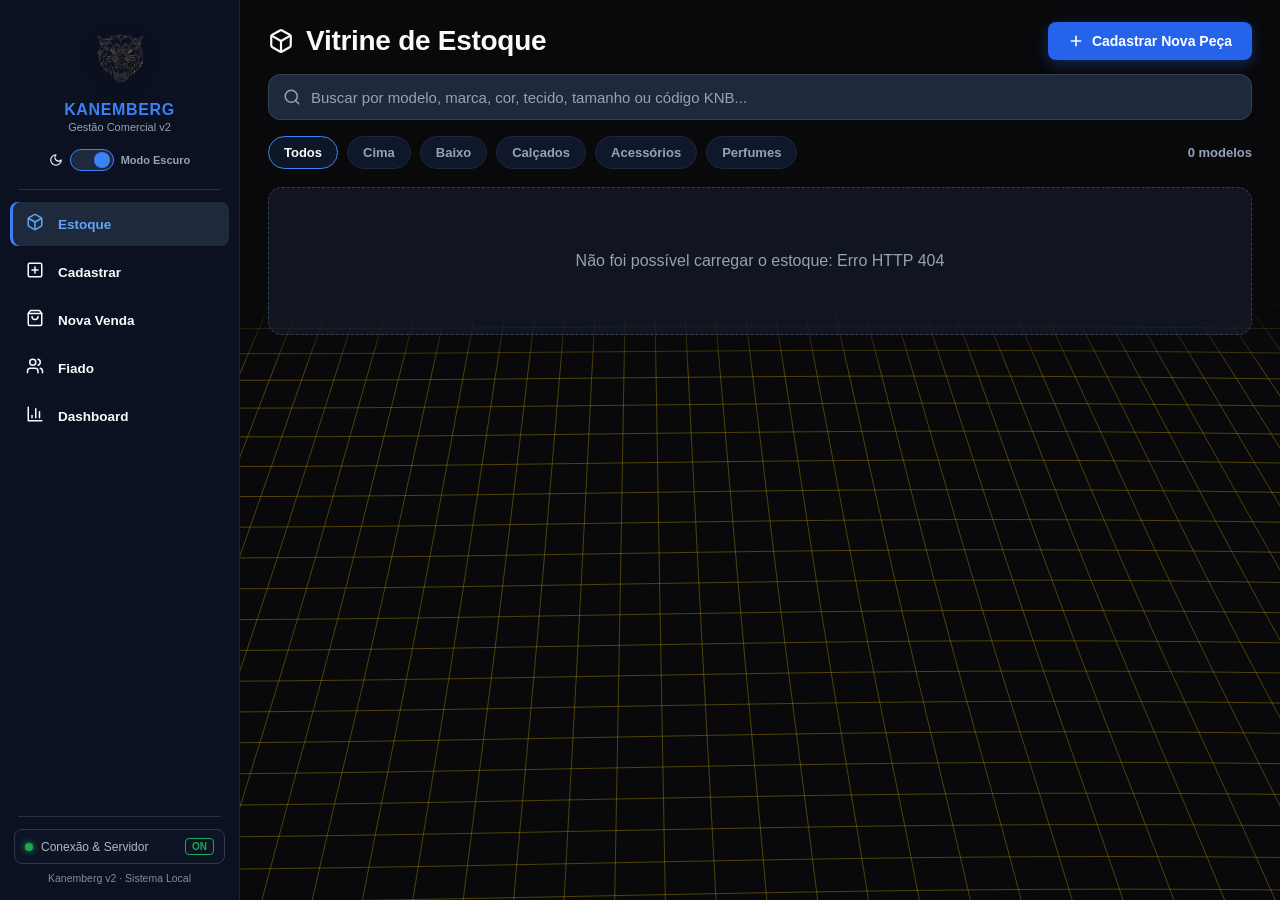
==== commit cba7cf7a: "feat(conexao): padroniza QR Code Wi-Fi Local (/app) e guia PWA 3 passos no modal de servidor" ====
--- a/static_sistema/sistema.html
+++ b/static_sistema/sistema.html
@@ -1586,8 +1586,8 @@
       <div id="conexao-modal-conteudo" class="modal-body conexao-body">
         <div class="conexao-bloco">
           <div class="conexao-bloco-head">
-            <h3>Acesso Mobile via Rede Wi-Fi</h3>
-            <label class="switch-control" for="toggle-acesso-mobile" title="Ativar ou bloquear acesso de celulares na rede">
+            <h3>QR Code do Wi-Fi Local</h3>
+            <label class="switch-control" for="toggle-acesso-mobile" title="Ativar ou bloquear acesso de celulares na rede Wi-Fi">
               <input type="checkbox" id="toggle-acesso-mobile" checked />
               <span class="switch-slider"></span>
             </label>
@@ -1600,16 +1600,59 @@
                 src="/api/sistema/qrcode-acesso"
                 width="168"
                 height="168"
-                alt="QR Code de Acesso ao App Mobile"
+                alt="QR Code do Wi-Fi Local para o App Mobile"
               />
             </div>
             <div class="conexao-link-row">
-              <input type="text" id="conexao-url-mobile" readonly value="http://127.0.0.1:8000/" />
-              <button type="button" id="btn-copiar-url-mobile" class="btn-secundario-sistema btn-sm">Copiar</button>
+              <input type="text" id="conexao-url-mobile" readonly value="http://192.168.0.1:8000/app" />
+              <button type="button" id="btn-copiar-url-mobile" class="btn-secundario-sistema btn-sm">Copiar Link do App</button>
             </div>
             <p class="conexao-dica">
-              Aponte a câmera do celular conectado ao mesmo Wi-Fi (<strong id="conexao-ip-porta">127.0.0.1:8000</strong>) para abrir o App Mobile.
+              Aponte a câmera do celular conectado ao mesmo Wi-Fi (<strong id="conexao-ip-porta">192.168.0.1:8000</strong>) para abrir o App Mobile.
             </p>
+
+            <details
+              id="conexao-pwa-guia"
+              class="conexao-pwa-guia"
+              style="margin-top: 10px; border: 1px solid var(--border-subtle, rgba(148, 163, 184, 0.2)); border-radius: 8px; padding: 8px 10px; background: var(--bg-surface, rgba(15, 23, 42, 0.35)); font-size: 12px; color: var(--fg-muted, #94a3b8);"
+            >
+              <summary
+                style="cursor: pointer; font-weight: 600; color: var(--fg-primary, #f8fafc); user-select: none; outline: none;"
+              >
+                Como ativar o botão "Instalar Aplicativo" no celular (1ª vez)
+              </summary>
+              <div style="margin-top: 10px; display: flex; flex-direction: column; gap: 10px; line-height: 1.45;">
+                <div style="display: flex; flex-direction: column; gap: 5px;">
+                  <span><strong>Passo 1:</strong> No Chrome do celular, cole e abra o endereço abaixo na barra de navegação:</span>
+                  <div style="display: flex; align-items: center; gap: 6px; flex-wrap: wrap;">
+                    <code
+                      id="conexao-chrome-flag"
+                      style="flex: 1; min-width: 160px; padding: 4px 6px; border-radius: 4px; background: rgba(15, 23, 42, 0.55); border: 1px solid var(--border-subtle, rgba(148, 163, 184, 0.2)); color: var(--fg-primary, #e2e8f0); font-size: 11px; word-break: break-all;"
+                    >chrome://flags/#unsafely-treat-insecure-origin-as-secure</code>
+                    <button type="button" id="btn-copiar-chrome-flag" class="btn-secundario-sistema btn-sm">
+                      Copiar Endereço Flag do Chrome
+                    </button>
+                  </div>
+                </div>
+
+                <div style="display: flex; flex-direction: column; gap: 5px;">
+                  <span><strong>Passo 2:</strong> Cole a origem do servidor na caixa da flag e altere de <em>Disabled</em> para <strong>Enabled</strong>:</span>
+                  <div style="display: flex; align-items: center; gap: 6px; flex-wrap: wrap;">
+                    <code
+                      id="conexao-origem-flag"
+                      style="flex: 1; min-width: 140px; padding: 4px 6px; border-radius: 4px; background: rgba(15, 23, 42, 0.55); border: 1px solid var(--border-subtle, rgba(148, 163, 184, 0.2)); color: var(--fg-primary, #e2e8f0); font-size: 11px;"
+                    >http://192.168.0.1:8000</code>
+                    <button type="button" id="btn-copiar-origem-segura" class="btn-secundario-sistema btn-sm">
+                      Copiar Origem Segura do Servidor
+                    </button>
+                  </div>
+                </div>
+
+                <div>
+                  <span><strong>Passo 3:</strong> Reinicie o Chrome no celular (botão <em>Relaunch</em>), leia o QR Code acima e toque em <strong>Instalar Aplicativo</strong>.</span>
+                </div>
+              </div>
+            </details>
           </div>
 
           <p id="conexao-aviso-off" class="conexao-aviso hidden">
@@ -1649,7 +1692,7 @@
 
   <!-- Scripts Modulares do Sistema Desktop (Cache-Busting v=12) -->
   <script src="/static_sistema/js/kanemberg-hairline.js?v=12"></script>
-  <script src="/static_sistema/js/core.js?v=12"></script>
+  <script src="/static_sistema/js/core.js?v=13"></script>
   <script src="/static_sistema/js/aba_estoque.js?v=12"></script>
   <script src="/static_sistema/js/aba_cadastro.js?v=12"></script>
   <script src="/static_sistema/js/aba_venda.js?v=12"></script>
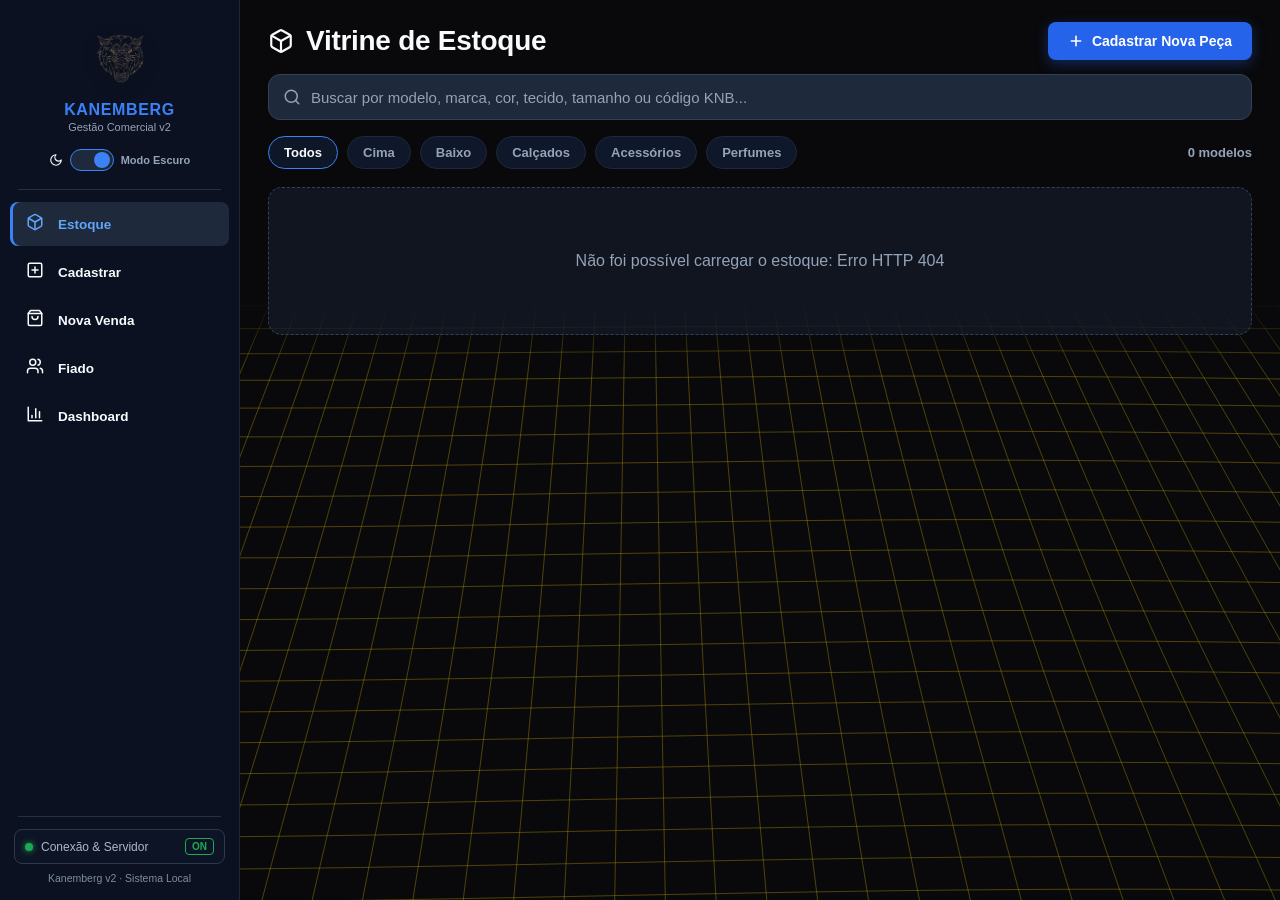
==== commit c2188cf6: "feat(porteiro-pwa): implementa tunel Cloudflare automatico, lancador GitHub Pages (docs/) e reconexa" ====
--- a/static_sistema/sistema.html
+++ b/static_sistema/sistema.html
@@ -1586,73 +1586,58 @@
       <div id="conexao-modal-conteudo" class="modal-body conexao-body">
         <div class="conexao-bloco">
           <div class="conexao-bloco-head">
-            <h3>QR Code do Wi-Fi Local</h3>
-            <label class="switch-control" for="toggle-acesso-mobile" title="Ativar ou bloquear acesso de celulares na rede Wi-Fi">
+            <div style="display: flex; align-items: center; gap: 8px; flex-wrap: wrap;">
+              <h3>Túnel HTTPS Cloudflare (Instalação Nativa Sem Ícone do Chrome)</h3>
+              <span
+                id="conexao-status-tunel-badge"
+                style="font-size: 10px; font-weight: 700; padding: 2px 7px; border-radius: 999px; background: rgba(16, 185, 129, 0.16); color: #10b981; border: 1px solid rgba(16, 185, 129, 0.35);"
+              >HTTPS ATIVO</span>
+            </div>
+            <label class="switch-control" for="toggle-acesso-mobile" title="Ativar ou bloquear acesso de celulares">
               <input type="checkbox" id="toggle-acesso-mobile" checked />
               <span class="switch-slider"></span>
             </label>
           </div>
 
           <div id="conexao-bloco-qr">
+            <div id="conexao-bloco-ativar-tunel" class="hidden" style="margin-bottom: 10px;">
+              <button type="button" id="btn-ativar-tunel" class="btn-salvar-sistema" style="width: 100%;">
+                Ativar Link HTTPS (Cloudflare)
+              </button>
+            </div>
+
             <div class="conexao-qr-box">
               <img
                 id="conexao-qr-img"
                 src="/api/sistema/qrcode-acesso"
                 width="168"
                 height="168"
-                alt="QR Code do Wi-Fi Local para o App Mobile"
+                alt="QR Code HTTPS para Instalação Nativa do App Mobile"
               />
             </div>
-            <div class="conexao-link-row">
-              <input type="text" id="conexao-url-mobile" readonly value="http://192.168.0.1:8000/app" />
-              <button type="button" id="btn-copiar-url-mobile" class="btn-secundario-sistema btn-sm">Copiar Link do App</button>
-            </div>
-            <p class="conexao-dica">
-              Aponte a câmera do celular conectado ao mesmo Wi-Fi (<strong id="conexao-ip-porta">192.168.0.1:8000</strong>) para abrir o App Mobile.
+
+            <div class="conexao-link-row" style="gap: 6px; flex-wrap: wrap;">
+              <input type="text" id="conexao-url-mobile" readonly value="https://carregando.trycloudflare.com" style="flex: 1; min-width: 180px;" />
+              <button type="button" id="btn-copiar-url-mobile" class="btn-secundario-sistema btn-sm">Copiar Link HTTPS</button>
+              <button type="button" id="btn-recriar-tunel" class="btn-secundario-sistema btn-sm" title="Gerar novo subdomínio HTTPS no Cloudflare">Recriar Túnel</button>
+            </div>
+
+            <p id="conexao-dica-principal" class="conexao-dica">
+              Leia o QR Code acima no Chrome/Safari para instalar o <strong>App Nativo (WebAPK sem ícone do Chrome)</strong>.
             </p>
 
-            <details
-              id="conexao-pwa-guia"
-              class="conexao-pwa-guia"
-              style="margin-top: 10px; border: 1px solid var(--border-subtle, rgba(148, 163, 184, 0.2)); border-radius: 8px; padding: 8px 10px; background: var(--bg-surface, rgba(15, 23, 42, 0.35)); font-size: 12px; color: var(--fg-muted, #94a3b8);"
+            <div
+              style="margin-top: 10px; border: 1px solid var(--border-subtle, rgba(148, 163, 184, 0.2)); border-radius: 8px; padding: 9px 10px; background: var(--bg-surface, rgba(15, 23, 42, 0.35)); font-size: 12px; color: var(--fg-muted, #94a3b8); display: flex; flex-direction: column; gap: 8px;"
             >
-              <summary
-                style="cursor: pointer; font-weight: 600; color: var(--fg-primary, #f8fafc); user-select: none; outline: none;"
-              >
-                Como ativar o botão "Instalar Aplicativo" no celular (1ª vez)
-              </summary>
-              <div style="margin-top: 10px; display: flex; flex-direction: column; gap: 10px; line-height: 1.45;">
-                <div style="display: flex; flex-direction: column; gap: 5px;">
-                  <span><strong>Passo 1:</strong> No Chrome do celular, cole e abra o endereço abaixo na barra de navegação:</span>
-                  <div style="display: flex; align-items: center; gap: 6px; flex-wrap: wrap;">
-                    <code
-                      id="conexao-chrome-flag"
-                      style="flex: 1; min-width: 160px; padding: 4px 6px; border-radius: 4px; background: rgba(15, 23, 42, 0.55); border: 1px solid var(--border-subtle, rgba(148, 163, 184, 0.2)); color: var(--fg-primary, #e2e8f0); font-size: 11px; word-break: break-all;"
-                    >chrome://flags/#unsafely-treat-insecure-origin-as-secure</code>
-                    <button type="button" id="btn-copiar-chrome-flag" class="btn-secundario-sistema btn-sm">
-                      Copiar Endereço Flag do Chrome
-                    </button>
-                  </div>
-                </div>
-
-                <div style="display: flex; flex-direction: column; gap: 5px;">
-                  <span><strong>Passo 2:</strong> Cole a origem do servidor na caixa da flag e altere de <em>Disabled</em> para <strong>Enabled</strong>:</span>
-                  <div style="display: flex; align-items: center; gap: 6px; flex-wrap: wrap;">
-                    <code
-                      id="conexao-origem-flag"
-                      style="flex: 1; min-width: 140px; padding: 4px 6px; border-radius: 4px; background: rgba(15, 23, 42, 0.55); border: 1px solid var(--border-subtle, rgba(148, 163, 184, 0.2)); color: var(--fg-primary, #e2e8f0); font-size: 11px;"
-                    >http://192.168.0.1:8000</code>
-                    <button type="button" id="btn-copiar-origem-segura" class="btn-secundario-sistema btn-sm">
-                      Copiar Origem Segura do Servidor
-                    </button>
-                  </div>
-                </div>
-
-                <div>
-                  <span><strong>Passo 3:</strong> Reinicie o Chrome no celular (botão <em>Relaunch</em>), leia o QR Code acima e toque em <strong>Instalar Aplicativo</strong>.</span>
-                </div>
-              </div>
-            </details>
+              <div style="display: flex; align-items: center; justify-content: space-between; gap: 6px; flex-wrap: wrap;">
+                <span><strong>Porteiro Fixo PWA:</strong> <code id="conexao-url-porteiro" style="font-size: 11px; color: var(--fg-primary, #e2e8f0);">https://lincolln.github.io/projeto-dani/</code></span>
+                <button type="button" id="btn-copiar-porteiro" class="btn-secundario-sistema btn-sm">Copiar Porteiro</button>
+              </div>
+              <div style="display: flex; align-items: center; justify-content: space-between; gap: 6px; flex-wrap: wrap;">
+                <span><strong>Rede Wi-Fi Local:</strong> <code id="conexao-ip-porta" style="font-size: 11px; color: var(--fg-primary, #e2e8f0);">http://192.168.1.89:8000</code></span>
+                <button type="button" id="btn-copiar-ip-local" class="btn-secundario-sistema btn-sm">Copiar IP Local</button>
+              </div>
+            </div>
           </div>
 
           <p id="conexao-aviso-off" class="conexao-aviso hidden">
@@ -1690,13 +1675,13 @@
   <!-- Área Isolada para Impressão Nativa de Etiquetas QR Code (@media print) -->
   <div id="area-impressao-qrcode" class="area-impressao-qrcode"></div>
 
-  <!-- Scripts Modulares do Sistema Desktop (Cache-Busting v=12) -->
-  <script src="/static_sistema/js/kanemberg-hairline.js?v=12"></script>
-  <script src="/static_sistema/js/core.js?v=13"></script>
-  <script src="/static_sistema/js/aba_estoque.js?v=12"></script>
-  <script src="/static_sistema/js/aba_cadastro.js?v=12"></script>
-  <script src="/static_sistema/js/aba_venda.js?v=12"></script>
-  <script src="/static_sistema/js/aba_fiado.js?v=12"></script>
-  <script src="/static_sistema/js/aba_dashboard.js?v=12"></script>
+  <!-- Scripts Modulares do Sistema Desktop (Cache-Busting v=14) -->
+  <script src="/static_sistema/js/kanemberg-hairline.js?v=14"></script>
+  <script src="/static_sistema/js/core.js?v=14"></script>
+  <script src="/static_sistema/js/aba_estoque.js?v=14"></script>
+  <script src="/static_sistema/js/aba_cadastro.js?v=14"></script>
+  <script src="/static_sistema/js/aba_venda.js?v=14"></script>
+  <script src="/static_sistema/js/aba_fiado.js?v=14"></script>
+  <script src="/static_sistema/js/aba_dashboard.js?v=14"></script>
 </body>
 </html>
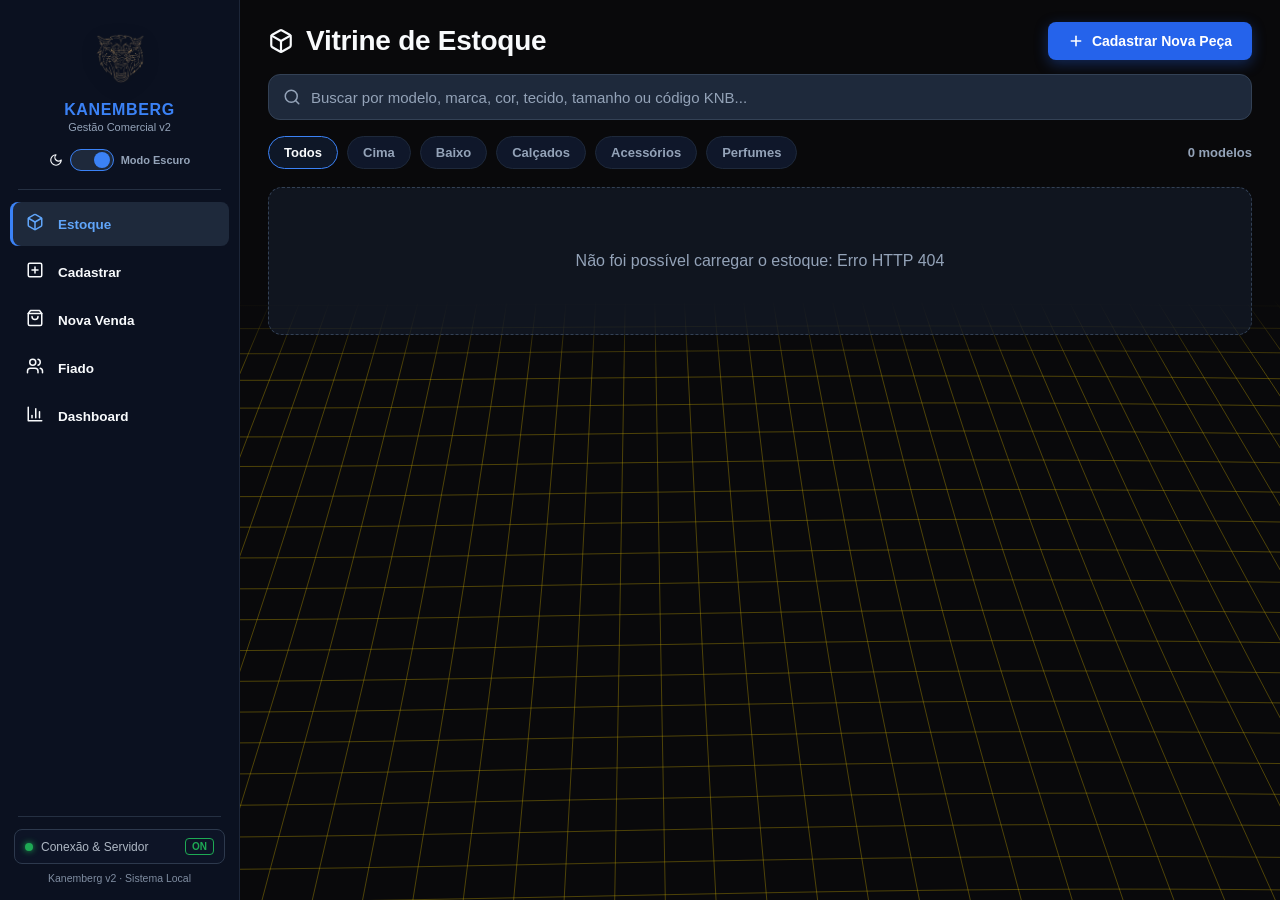
==== commit ac742b69: "style(estoque): padroniza card minimalista da aba estoque com o layout enxuto do PDV" ====
--- a/static_sistema/sistema.html
+++ b/static_sistema/sistema.html
@@ -5,7 +5,7 @@
   <meta name="viewport" content="width=device-width, initial-scale=1.0" />
   <title>Kanemberg — Sistema de Gestão v2</title>
   <link rel="icon" type="image/png" href="/logo_kanemberg.png" />
-  <link rel="stylesheet" href="/static_sistema/sistema.css?v=12" />
+  <link rel="stylesheet" href="/static_sistema/sistema.css?v=15" />
 </head>
 <body>
   <!-- Background Hairline Isométrico em HTML5 Canvas -->
@@ -1675,13 +1675,13 @@
   <!-- Área Isolada para Impressão Nativa de Etiquetas QR Code (@media print) -->
   <div id="area-impressao-qrcode" class="area-impressao-qrcode"></div>
 
-  <!-- Scripts Modulares do Sistema Desktop (Cache-Busting v=14) -->
-  <script src="/static_sistema/js/kanemberg-hairline.js?v=14"></script>
-  <script src="/static_sistema/js/core.js?v=14"></script>
-  <script src="/static_sistema/js/aba_estoque.js?v=14"></script>
-  <script src="/static_sistema/js/aba_cadastro.js?v=14"></script>
-  <script src="/static_sistema/js/aba_venda.js?v=14"></script>
-  <script src="/static_sistema/js/aba_fiado.js?v=14"></script>
-  <script src="/static_sistema/js/aba_dashboard.js?v=14"></script>
+  <!-- Scripts Modulares do Sistema Desktop (Cache-Busting v=15) -->
+  <script src="/static_sistema/js/kanemberg-hairline.js?v=15"></script>
+  <script src="/static_sistema/js/core.js?v=15"></script>
+  <script src="/static_sistema/js/aba_estoque.js?v=15"></script>
+  <script src="/static_sistema/js/aba_cadastro.js?v=15"></script>
+  <script src="/static_sistema/js/aba_venda.js?v=15"></script>
+  <script src="/static_sistema/js/aba_fiado.js?v=15"></script>
+  <script src="/static_sistema/js/aba_dashboard.js?v=15"></script>
 </body>
 </html>
--- a/static_sistema/sistema.css
+++ b/static_sistema/sistema.css
@@ -557,8 +557,8 @@
    ========================================================================== */
 .grid-vitrine {
   display: grid;
-  grid-template-columns: repeat(auto-fill, minmax(360px, 1fr));
-  gap: 24px;
+  grid-template-columns: repeat(auto-fill, minmax(310px, 1fr));
+  gap: 14px;
   padding-top: 4px;
   align-items: stretch;
 }
@@ -566,12 +566,13 @@
 .card-vitrine {
   --cor-grupo: #00d2ff;
   background-color: var(--bg-card);
-  border: 2px solid var(--cor-grupo);
-  border-radius: 14px;
-  padding: 16px 18px 14px;
+  border: 1px solid rgba(255, 255, 255, 0.08);
+  border-radius: 11px;
+  padding: 12px 14px;
   display: flex;
   flex-direction: column;
   justify-content: space-between;
+  gap: 7px;
   box-shadow: var(--shadow-card);
   transition: transform 0.18s cubic-bezier(0.22, 1, 0.36, 1),
               box-shadow 0.18s ease,
@@ -581,161 +582,116 @@
 }
 
 .card-vitrine:hover {
-  transform: translateY(-3px);
-  box-shadow: var(--shadow-card-hover),
-              0 0 18px color-mix(in srgb, var(--cor-grupo) 26%, transparent);
-}
-
-/* Topo do Card: Badge da Categoria à esquerda + Preço Verde Neon à direita */
+  transform: translateY(-2px);
+  box-shadow: var(--shadow-card-hover);
+}
+
+/* Topo do Card: Identidade à esquerda + Pílula de Preço Verde à direita */
 .card-topo-row {
   display: flex;
   align-items: flex-start;
   justify-content: space-between;
-  gap: 12px;
-  margin-bottom: 6px;
+  gap: 8px;
+  margin-bottom: 0;
 }
 
 .badge-categoria-card {
-  --cor-grupo: #00d2ff;
-  display: inline-flex;
-  align-items: center;
-  gap: 6px;
-  padding: 3px 10px;
-  border-radius: 999px;
-  background-color: #0f172a;
-  border: 1px solid var(--cor-grupo);
-  color: var(--cor-grupo);
-  font-size: 11px;
-  font-weight: 700;
-  line-height: 1.3;
-  white-space: nowrap;
+  display: none !important;
 }
 
 .card-preco-venda {
-  font-size: 18px;
-  font-weight: 800;
-  color: #22c55e;
+  font-size: 13.5px;
+  font-weight: 800;
+  color: #34d399;
+  background-color: #0f2922;
+  border: 1px solid #10b98140;
+  padding: 3px 9px;
+  border-radius: 7px;
   white-space: nowrap;
   letter-spacing: -0.01em;
-}
-
-/* Corpo: Modelo + Marca e Corte | Tecido */
+  line-height: 1.25;
+  flex-shrink: 0;
+}
+
+/* Corpo: Modelo + Subtítulo (Marca · Corte · Tecido) + Quadradinhos de Cores */
 .card-corpo-info {
-  margin-bottom: 10px;
+  min-width: 0;
+  flex: 1;
+  margin-bottom: 0;
 }
 
 .card-titulo-modelo {
-  font-size: 17px;
+  font-size: 14.5px;
   font-weight: 800;
   color: var(--fg-primary);
-  line-height: 1.3;
+  line-height: 1.25;
   word-break: break-word;
+  margin: 0;
 }
 
 .card-subtitulo-peca {
-  font-size: 13px;
-  font-weight: 500;
+  display: flex;
+  align-items: center;
+  gap: 6px;
+  flex-wrap: wrap;
+  font-size: 12px;
+  font-weight: 600;
   color: var(--fg-muted);
   margin-top: 3px;
 }
 
-/* Linha de Status (Badge Quantidade Total) e Cores (Bolinhas) */
-.card-status-cores-row {
-  display: flex;
-  align-items: center;
-  justify-content: space-between;
-  gap: 10px;
-  margin-bottom: 12px;
-}
-
 .badge-qtd-estoque {
+  display: none !important;
+}
+
+.card-bolinhas-cores {
   display: inline-flex;
   align-items: center;
-  padding: 3px 11px;
-  border-radius: 999px;
-  font-size: 12px;
-  font-weight: 700;
-  line-height: 1.35;
-}
-
-.badge-qtd-estoque.estoque-ok {
-  background-color: #1e3a5f;
-  color: #60a5fa;
-}
-
-.badge-qtd-estoque.estoque-baixo {
-  background-color: #382814;
-  color: #fbbf24;
-}
-
-.badge-qtd-estoque.estoque-esgotado {
-  background-color: #3b1824;
-  color: #f87171;
-}
-
-html[data-theme="light"] .badge-qtd-estoque.estoque-ok {
-  background-color: #dbeafe;
-  color: #2563eb;
-}
-
-html[data-theme="light"] .badge-qtd-estoque.estoque-baixo {
-  background-color: #fef3c7;
-  color: #d97706;
-}
-
-html[data-theme="light"] .badge-qtd-estoque.estoque-esgotado {
-  background-color: #fee2e2;
-  color: #dc2626;
-}
-
-.card-bolinhas-cores {
-  display: flex;
-  align-items: center;
-  gap: 5px;
+  gap: 4px;
   flex-wrap: wrap;
-  justify-content: flex-end;
 }
 
 .bolinha-cor-item {
-  width: 16px;
-  height: 16px;
-  border-radius: 50%;
-  border: 2px solid rgba(226, 232, 240, 0.85);
-  box-shadow: 0 1px 4px rgba(0, 0, 0, 0.45);
+  width: 12px;
+  height: 12px;
+  border-radius: 2px;
+  border: 1px solid rgba(255, 255, 255, 0.22);
+  box-shadow: none;
+  flex-shrink: 0;
   transition: transform 0.15s ease;
 }
 
 .bolinha-cor-item:hover {
-  transform: scale(1.22);
-}
-
-/* Divisor interno do card */
+  transform: scale(1.18);
+}
+
+/* Divisor interno único do card */
 .card-divisor {
   height: 1px;
-  background-color: var(--border-color);
-  opacity: 0.65;
-  margin-bottom: 11px;
-}
-
-/* Grade de Tamanhos (Pills) */
+  background-color: rgba(255, 255, 255, 0.06);
+  opacity: 1;
+  margin: 7px 0;
+}
+
+/* Grade de Tamanhos (Pills Compactas) */
 .card-grade-tamanhos {
   display: flex;
   flex-wrap: wrap;
-  gap: 7px;
-  align-items: center;
-  min-height: 36px;
-  margin-bottom: 12px;
+  gap: 6px;
+  align-items: center;
+  min-height: 28px;
+  margin-bottom: 2px;
 }
 
 .pill-tamanho {
   display: inline-flex;
   align-items: center;
   gap: 4px;
-  padding: 5px 11px;
-  border-radius: 8px;
+  padding: 4px 9px;
+  border-radius: 7px;
   background-color: var(--bg-card-inner);
   border: 1px solid var(--border-color);
-  font-size: 13px;
+  font-size: 12px;
   line-height: 1.2;
   transition: border-color 0.15s ease, background-color 0.15s ease, transform 0.12s ease;
 }
@@ -762,7 +718,7 @@
 
 /* Tamanhos zerados (P x0) ficam riscados e opacos */
 .pill-tamanho.zerado {
-  opacity: 0.45;
+  opacity: 0.42;
   border-color: #1e293b;
   cursor: default;
 }
@@ -773,17 +729,19 @@
   color: #64748b;
 }
 
-/* Rodapé do Card: Custo discreto à esquerda + 5 Botões de Ação à direita */
+/* Rodapé do Card: Custo discreto à esquerda + 5 Botões de Ação Compactos à direita */
 .card-rodape-row {
   display: flex;
   align-items: center;
   justify-content: space-between;
-  gap: 10px;
-  padding-top: 2px;
+  gap: 8px;
+  padding-top: 6px;
+  border-top: 1px solid rgba(255, 255, 255, 0.06);
+  margin-top: auto;
 }
 
 .card-custo-label {
-  font-size: 12px;
+  font-size: 11.5px;
   font-weight: 600;
   color: var(--fg-muted);
   white-space: nowrap;
@@ -792,17 +750,17 @@
 .card-acoes-grupo {
   display: flex;
   align-items: center;
-  gap: 6px;
+  gap: 5px;
 }
 
 .btn-card-acao {
-  width: 36px;
-  height: 34px;
-  border-radius: 8px;
+  width: 28px;
+  height: 28px;
+  border-radius: 6px;
   display: inline-flex;
   align-items: center;
   justify-content: center;
-  font-size: 15px;
+  font-size: 14px;
   background-color: var(--bg-card-inner);
   border: 1px solid var(--border-color);
   color: var(--fg-primary);
@@ -5706,8 +5664,8 @@
 }
 
 .btn-card-acao svg {
-  width: 15px;
-  height: 15px;
+  width: 14px;
+  height: 14px;
   stroke: currentColor;
   flex-shrink: 0;
   pointer-events: none;
